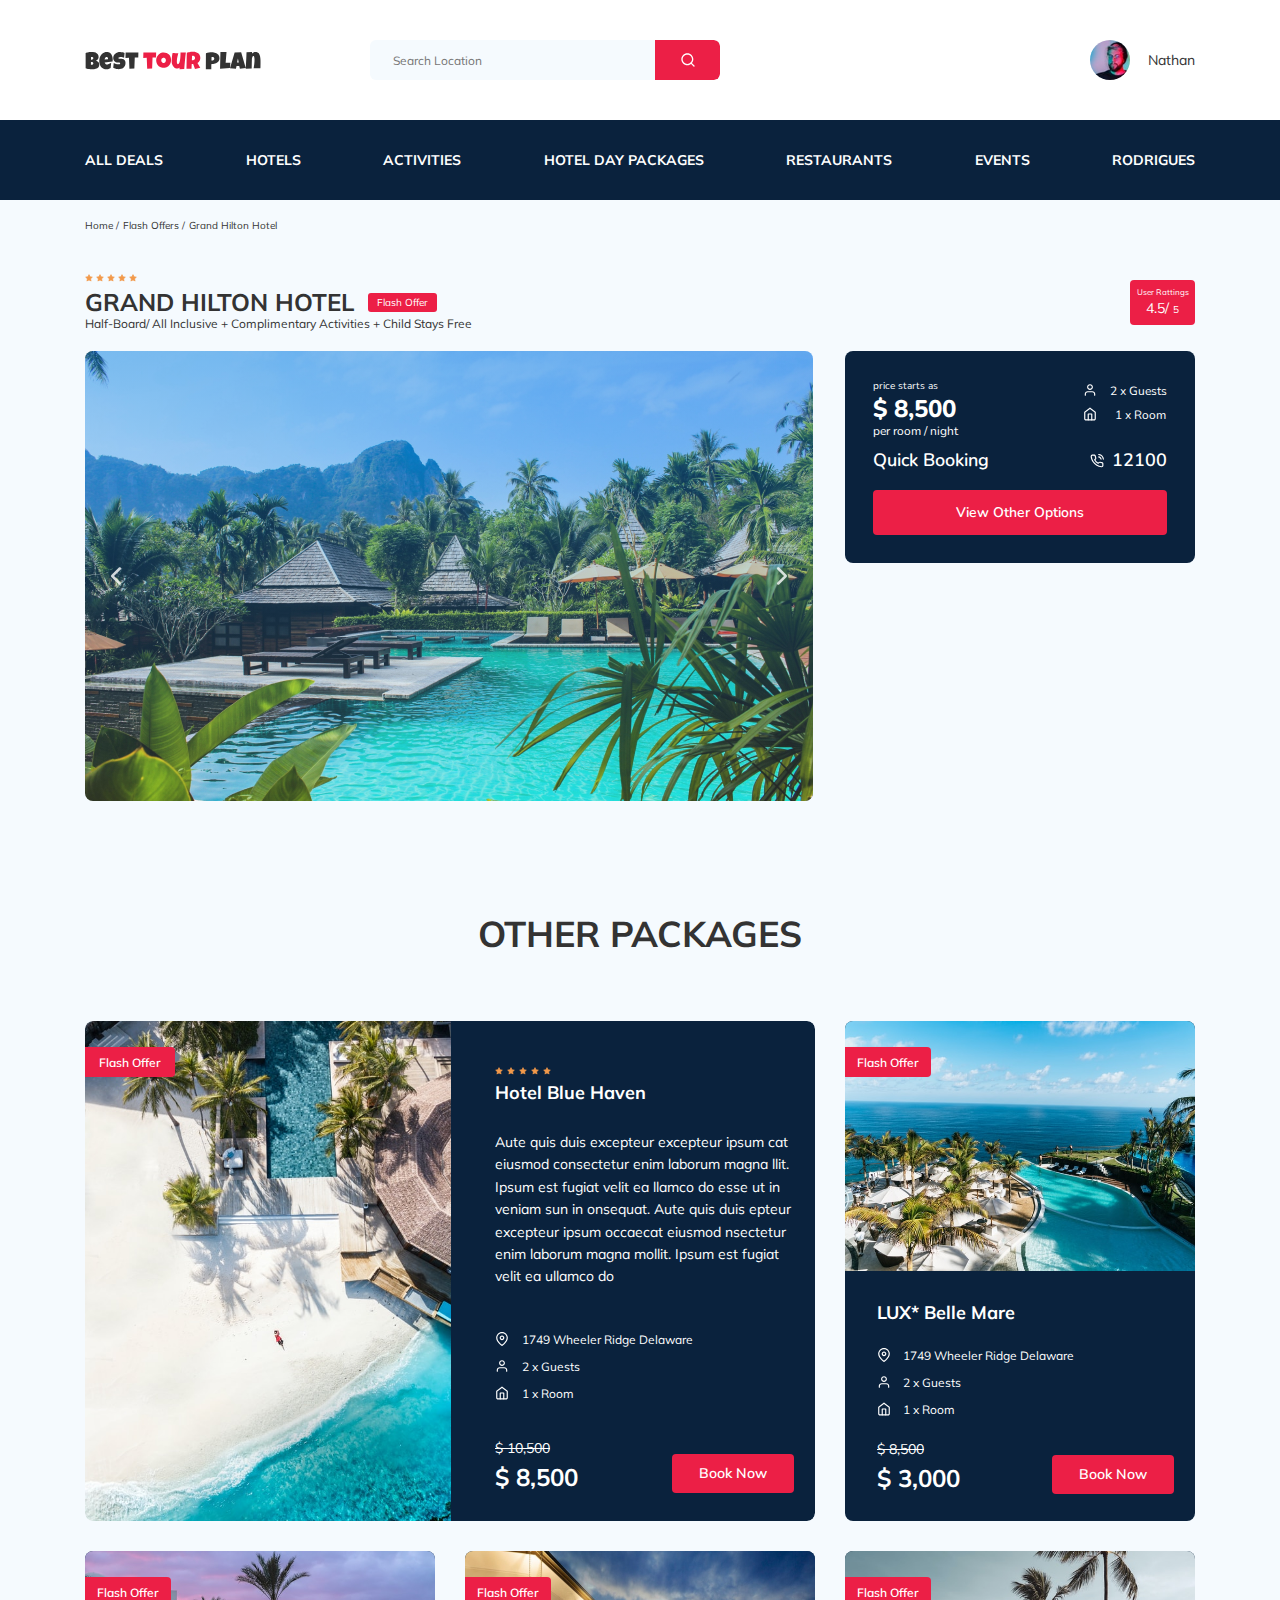
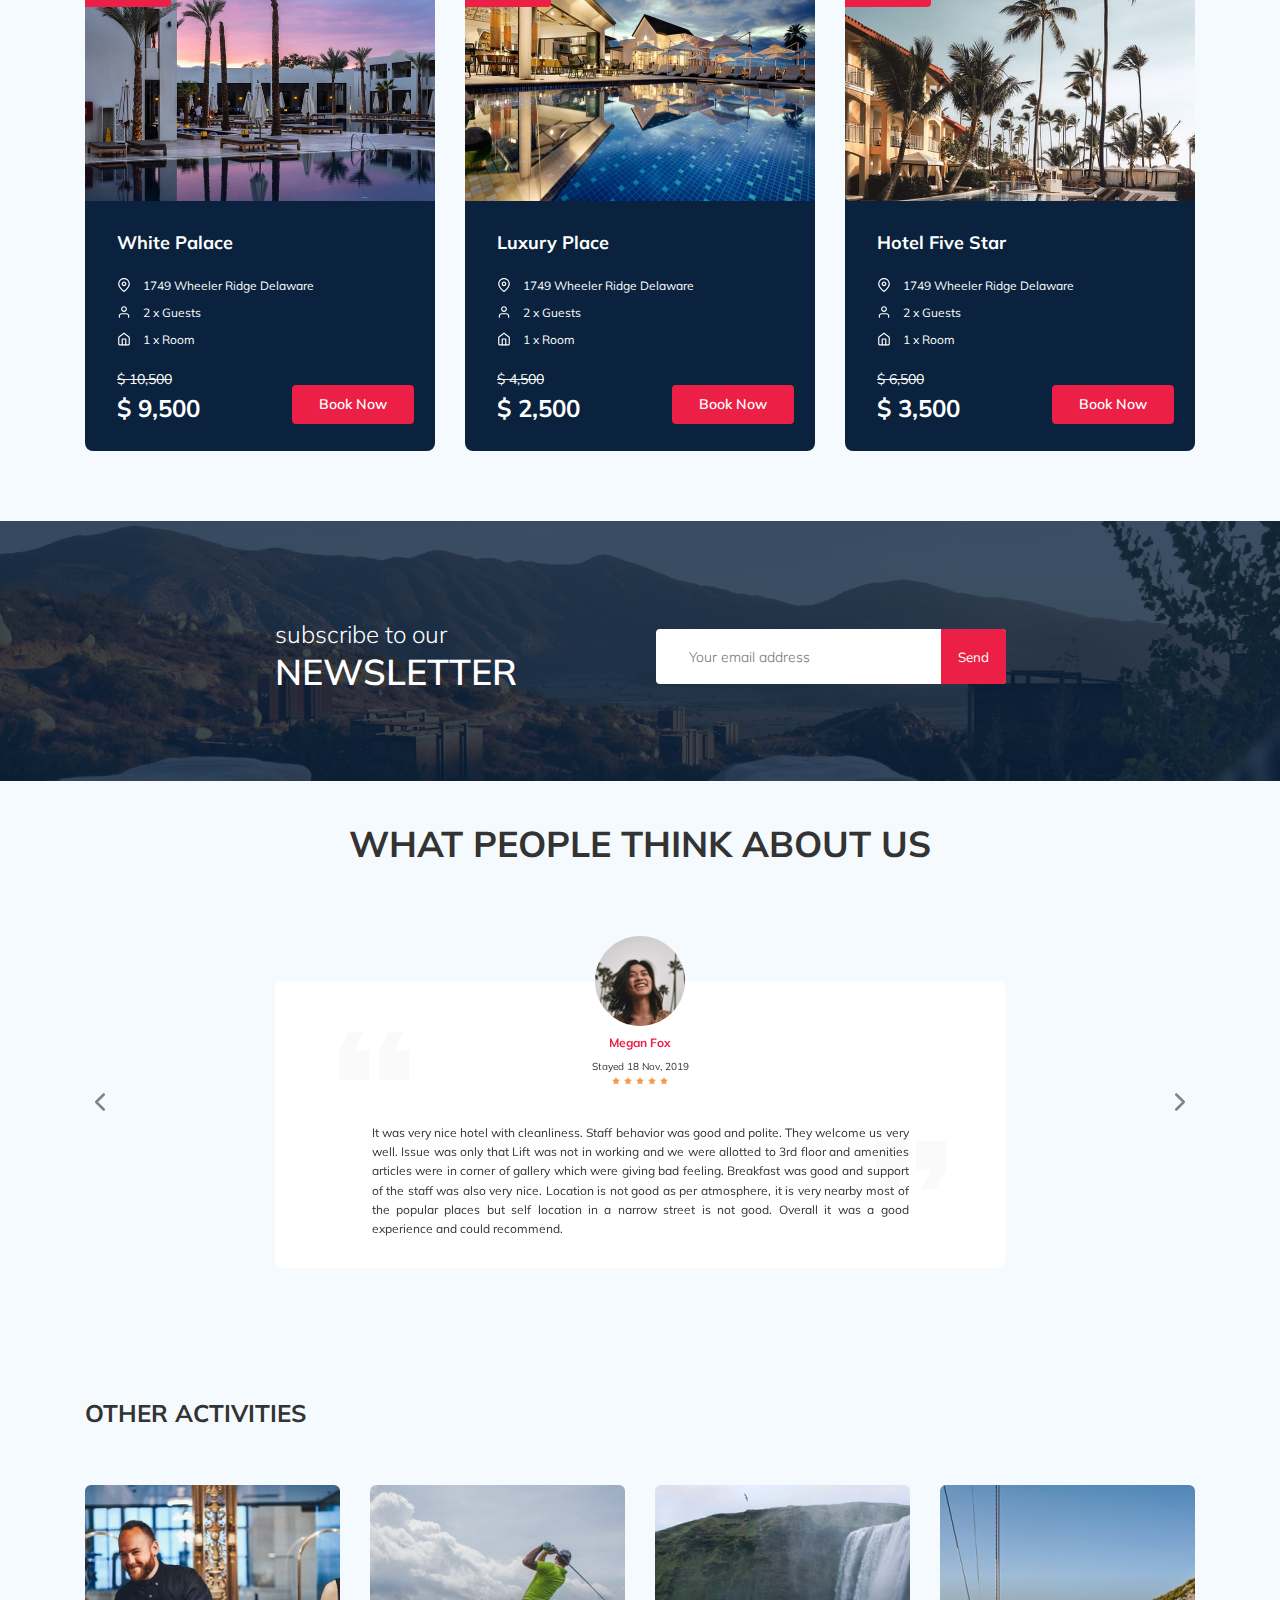
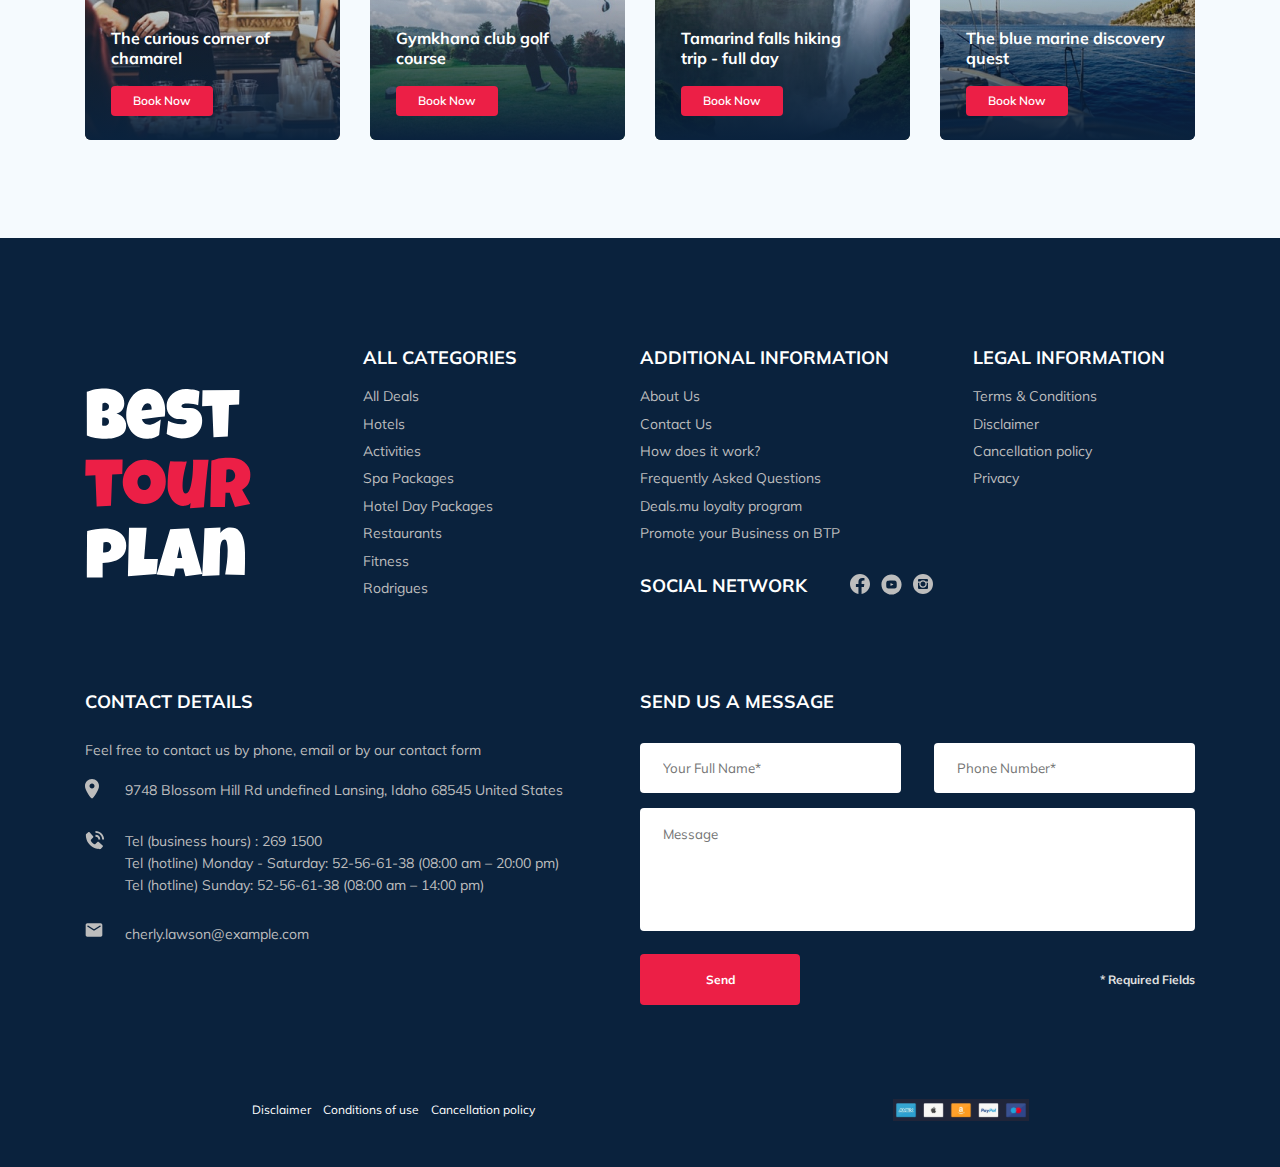
==== index.html @ 916e6fee "create: added footer section & responsive for that" ====
<!DOCTYPE html>
<html lang="en">
  <head>
    <meta charset="UTF-8" />
    <meta http-equiv="X-UA-Compatible" content="IE=edge" />
    <meta name="viewport" content="width=device-width, initial-scale=1.0" />
    <link rel="preconnect" href="https://fonts.gstatic.com" />
    <link
      href="https://fonts.googleapis.com/css2?family=Mulish:wght@300;400;600;700&family=Nunito:wght@400;600;700;800&display=swap"
      rel="stylesheet"
    />
    <link rel="stylesheet" href="css/swiper-bundle.min.css" />
    <link rel="stylesheet" href="css/reset.css" />
    <link rel="stylesheet" href="css/style.css" />
    <title>Best Tour Plan - Hotel Booking</title>
  </head>
  <body>
    <div class="wrapper">
      <header class="navbar">
        <div class="container">
          <div class="navbar-top">
            <a href="#" class="logo">
              <img
                src="img/header/horizontal-logo.svg"
                alt="Logo: Best Tour Plan"
                class="logo__image"
              />
            </a>

            <form action="#" class="search navbar__search">
              <input
                type="text"
                class="search__input"
                placeholder="Search Location"
              />
              <button class="search__button">
                <img src="img/header/search.svg" alt="Icon: Search" />
              </button>
            </form>

            <a href="#" class="user navbar__user">
              <img
                src="img/header/avatar.jpg"
                alt="Avatar: Nathan"
                class="user__avatar"
              />
              <span class="user__name">Nathan</span>
            </a>
            <!-- /.user -->
            <button class="menu-button navbar-top__menu-button">
              <span class="menu-button__line"></span>
              <span class="menu-button__line"></span>
              <span class="menu-button__line"></span>
            </button>
            <!-- /.menu-button navbar-top__menu-button -->
          </div>
          <!-- /.navbar-top -->
        </div>
        <!-- /.container -->

        <div class="navbar-bottom">
          <div class="container">
            <ul class="navbar-menu">
              <li class="navbar-menu__item">
                <a href="#" class="navbar-menu__link">All Deals</a>
              </li>
              <li class="navbar-menu__item">
                <a href="#" class="navbar-menu__link">Hotels</a>
              </li>
              <li class="navbar-menu__item">
                <a href="#" class="navbar-menu__link">Activities</a>
              </li>
              <li class="navbar-menu__item">
                <a href="#" class="navbar-menu__link">Hotel Day Packages</a>
              </li>
              <li class="navbar-menu__item">
                <a href="#" class="navbar-menu__link">Restaurants</a>
              </li>
              <li class="navbar-menu__item">
                <a href="#" class="navbar-menu__link">Events</a>
              </li>
              <li class="navbar-menu__item">
                <a href="#" class="navbar-menu__link">Rodrigues</a>
              </li>
            </ul>
            <!-- /.navbar-menu -->
          </div>
          <!-- /.container -->
        </div>
        <!-- /.navbar-bottom -->
      </header>

      <nav class="breadcrumb">
        <div class="container">
          <ul class="breadcrumb-list">
            <li class="breadcrumb-list__item">
              <a href="#" class="breadcrumb-list__link">Home</a>
            </li>
            <li class="breadcrumb-list__item">
              <a href="#" class="breadcrumb-list__link">Flash Offers</a>
            </li>
            <li class="breadcrumb-list__item">
              Grand Hilton Hotel
            </li>
          </ul>
        </div>
        <!-- /.container -->
      </nav>

      <section class="hotel">
        <div class="container">
          <div class="hotel-info">
            <div class="hotel-info__text">
              <div class="hotel-wrapper">
                <div class="stars">
                  <img src="img/hotel/star.svg" alt="Icon: Star" />
                  <img src="img/hotel/star.svg" alt="Icon: Star" />
                  <img src="img/hotel/star.svg" alt="Icon: Star" />
                  <img src="img/hotel/star.svg" alt="Icon: Star" />
                  <img src="img/hotel/star.svg" alt="Icon: Star" />
                </div>
                <h1 class="hotel-name hotel-info__name">GRAND HILTON HOTEL</h1>
                <span class="offer hotel-info__offer">Flash Offer</span>
              </div>
              <p class="hotel-description hotel-info__description">
                Half-Board/ All Inclusive + Complimentary Activities + Child
                Stays Free
              </p>
            </div>
            <div class="rating hotel-info__rating">
              <span class="rating__text">User Rattings</span>
              <span class="rating__counter">
                4.5/
                <span>5</span>
              </span>
            </div>
          </div>
          <!-- /.hotel-info -->
          <div class="hotel-grid">
            <div class="swiper-container hotel-slider hotel__slider">
              <!-- Additional required wrapper -->
              <div class="swiper-wrapper">
                <!-- Slides -->
                <div class="swiper-slide hotel-slider__item">
                  <img src="img/hotel/slide-1.jpg" alt="Slide-Image" />
                </div>
                <div class="swiper-slide hotel-slider__item">
                  <img src="img/hotel/slide-2.jpg" alt="Slide-Image" />
                </div>
                <div class="swiper-slide hotel-slider__item">
                  <img src="img/hotel/slide-3.jpg" alt="Slide-Image" />
                </div>
                <div class="swiper-slide hotel-slider__item">
                  <img src="img/hotel/slide-4.jpg" alt="Slide-Image" />
                </div>
                <div class="swiper-slide hotel-slider__item">
                  <img src="img/hotel/slide-5.jpg" alt="Slide-Image" />
                </div>
              </div>

              <!-- If we need navigation buttons -->
              <div class="hotel-slider__button hotel-slider__button-prev"></div>
              <div class="hotel-slider__button hotel-slider__button-next"></div>
            </div>
            <!-- /.swiper-container -->
            <div class="hotel-body">
              <div class="booking">
                <div class="booking__info">
                  <div class="booking__price">
                    <span class="booking__start">price starts as</span>
                    <strong class="booking__pricetag">$ 8,500</strong>
                    <span class="booking__room">per room / night</span>
                  </div>
                  <!-- /.booking__price -->
                  <div class="booking__person">
                    <div class="booking__item">
                      <img
                        src="img/hotel/user.svg"
                        alt="Icon: user"
                        class="booking__icon"
                      />
                      <span class="booking__text">2 x Guests</span>
                    </div>

                    <div class="booking__item">
                      <img
                        src="img/hotel/home.svg"
                        alt="Icon: home"
                        class="booking__icon"
                      />
                      <span class="booking__text booking__text_mar">
                        1 x Room
                      </span>
                    </div>
                  </div>
                  <!-- /.booking__person -->
                </div>
                <!-- /.booking__info -->
                <div class="booking__call">
                  <span class="booking__heading">Quick Booking</span>
                  <a href="tel:12100" class="booking__number">
                    <img src="img/hotel/phone-call.svg" alt="Icon: Phone" />
                    <span class="booking__num">12100</span>
                  </a>
                </div>
                <!-- /.booking__call -->
                <button class="booking__button">
                  View Other Options
                </button>
              </div>
              <!-- /.booking -->
              <div class="map">
                <iframe
                  src="https://www.google.com/maps/embed?pb=!1m18!1m12!1m3!1d938.0594928569893!2d55.279850307669825!3d25.18660256990185!2m3!1f0!2f0!3f0!3m2!1i1024!2i768!4f13.1!3m3!1m2!1s0x3e5f683013d4d43d%3A0x4ba3a4edcb72c9ae!2sDoubleTree%20by%20Hilton%20Dubai%20-%20Business%20Bay!5e0!3m2!1sru!2s!4v1620044277165!5m2!1sru!2s"
                  width="100%"
                  height="100%"
                  style="border: 0;"
                  allowfullscreen=""
                  loading="lazy"
                ></iframe>
              </div>
            </div>
            <!-- /.hotel-body -->
          </div>
          <!-- /.hotel-grid -->
        </div>
        <!-- /.container -->
      </section>

      <section class="packages">
        <div class="container">
          <h2 class="packages__title">
            Other Packages
          </h2>
          <div class="packages-wrapper">
            <div class="packages-first">
              <div class="packages-first__image">
                <img src="img/packages/image-1.jpg" alt="Hotel Blue Haven" />
              </div>
              <!-- /.packages-first__image -->
              <div class="packages-first__body">
                <div class="packages-first__stars">
                  <img src="img/hotel/star.svg" alt="Icon: Star" />
                  <img src="img/hotel/star.svg" alt="Icon: Star" />
                  <img src="img/hotel/star.svg" alt="Icon: Star" />
                  <img src="img/hotel/star.svg" alt="Icon: Star" />
                  <img src="img/hotel/star.svg" alt="Icon: Star" />
                </div>
                <!-- /.stars -->
                <h3 class="packages-first__title">
                  Hotel Blue Haven
                </h3>
                <p class="packages-first__text">
                  Aute quis duis excepteur excepteur ipsum cat eiusmod
                  consectetur enim laborum magna llit. Ipsum est fugiat velit ea
                  llamco do esse ut in veniam sun in onsequat. Aute quis duis
                  epteur excepteur ipsum occaecat eiusmod nsectetur enim laborum
                  magna mollit. Ipsum est fugiat velit ea ullamco do
                </p>
                <div class="booking__person">
                  <div class="booking__item packages-first__item">
                    <img
                      src="img/packages/location.svg"
                      alt="Icon: Location"
                      class="booking__icon"
                    />
                    <span class="booking__text">
                      1749 Wheeler Ridge Delaware
                    </span>
                  </div>

                  <div class="booking__item packages-first__item">
                    <img
                      src="img/hotel/user.svg"
                      alt="Icon: user"
                      class="booking__icon"
                    />
                    <span class="booking__text">2 x Guests</span>
                  </div>

                  <div class="booking__item packages-first__item">
                    <img
                      src="img/hotel/home.svg"
                      alt="Icon: home"
                      class="booking__icon"
                    />
                    <span class="booking__text">
                      1 x Room
                    </span>
                  </div>
                </div>
                <!-- /.booking__person -->
                <span class="packages-first__old-price">
                  $ 10,500
                </span>

                <span class="packages-first__new-price">
                  $ 8,500
                </span>
                <button class="packages-first__button">Book Now</button>
              </div>
              <!-- /.packages-first__body -->
            </div>
            <!-- /.packages-first -->

            <div class="packages-item packages-item__1">
              <img
                src="img/packages/image-2.jpg"
                alt="LUX* Belle Mare"
                class="packages-item__image"
              />
              <div class="packages-item__wrapper">
                <h3 class="packages-item__title">LUX* Belle Mare</h3>
                <div class="booking__person">
                  <div class="booking__item packages-item__desc">
                    <img
                      src="img/packages/location.svg"
                      alt="Icon: Location"
                      class="booking__icon"
                    />
                    <span class="booking__text">
                      1749 Wheeler Ridge Delaware
                    </span>
                  </div>

                  <div class="booking__item packages-item__desc">
                    <img
                      src="img/hotel/user.svg"
                      alt="Icon: user"
                      class="booking__icon"
                    />
                    <span class="booking__text">2 x Guests</span>
                  </div>

                  <div class="booking__item packages-item__desc">
                    <img
                      src="img/hotel/home.svg"
                      alt="Icon: home"
                      class="booking__icon"
                    />
                    <span class="booking__text">
                      1 x Room
                    </span>
                  </div>
                </div>
                <!-- /.booking__person -->
                <span class="packages-item__old-price">$ 8,500</span>
                <strong class="packages-item__new-price">$ 3,000</strong>
                <button class="packages-item__button">Book Now</button>
              </div>
            </div>
            <!-- /.packages-item -->
            <div class="packages-item packages-item__2">
              <img
                src="img/packages/image-3.jpg"
                alt="White Palace"
                class="packages-item__image"
              />
              <div class="packages-item__wrapper">
                <h3 class="packages-item__title">White Palace</h3>
                <div class="booking__person">
                  <div class="booking__item packages-item__desc">
                    <img
                      src="img/packages/location.svg"
                      alt="Icon: Location"
                      class="booking__icon"
                    />
                    <span class="booking__text">
                      1749 Wheeler Ridge Delaware
                    </span>
                  </div>

                  <div class="booking__item packages-item__desc">
                    <img
                      src="img/hotel/user.svg"
                      alt="Icon: user"
                      class="booking__icon"
                    />
                    <span class="booking__text">2 x Guests</span>
                  </div>

                  <div class="booking__item packages-item__desc">
                    <img
                      src="img/hotel/home.svg"
                      alt="Icon: home"
                      class="booking__icon"
                    />
                    <span class="booking__text">
                      1 x Room
                    </span>
                  </div>
                </div>
                <!-- /.booking__person -->
                <span class="packages-item__old-price">$ 10,500</span>
                <strong class="packages-item__new-price">$ 9,500</strong>
                <button class="packages-item__button">Book Now</button>
              </div>
            </div>
            <!-- /.packages-item -->
            <div class="packages-item packages-item__3">
              <img
                src="img/packages/image-4.jpg"
                alt="Luxury Place"
                class="packages-item__image"
              />
              <div class="packages-item__wrapper">
                <h3 class="packages-item__title">Luxury Place</h3>
                <div class="booking__person">
                  <div class="booking__item packages-item__desc">
                    <img
                      src="img/packages/location.svg"
                      alt="Icon: Location"
                      class="booking__icon"
                    />
                    <span class="booking__text">
                      1749 Wheeler Ridge Delaware
                    </span>
                  </div>

                  <div class="booking__item packages-item__desc">
                    <img
                      src="img/hotel/user.svg"
                      alt="Icon: user"
                      class="booking__icon"
                    />
                    <span class="booking__text">2 x Guests</span>
                  </div>

                  <div class="booking__item packages-item__desc">
                    <img
                      src="img/hotel/home.svg"
                      alt="Icon: home"
                      class="booking__icon"
                    />
                    <span class="booking__text">
                      1 x Room
                    </span>
                  </div>
                </div>
                <!-- /.booking__person -->
                <span class="packages-item__old-price">$ 4,500</span>
                <strong class="packages-item__new-price">$ 2,500</strong>
                <button class="packages-item__button">Book Now</button>
              </div>
            </div>
            <!-- /.packages-item -->
            <div class="packages-item packages-item__4">
              <img
                src="img/packages/image-5.jpg"
                alt="Hotel Five Star"
                class="packages-item__image"
              />
              <div class="packages-item__wrapper">
                <h3 class="packages-item__title">Hotel Five Star</h3>
                <div class="booking__person">
                  <div class="booking__item packages-item__desc">
                    <img
                      src="img/packages/location.svg"
                      alt="Icon: Location"
                      class="booking__icon"
                    />
                    <span class="booking__text">
                      1749 Wheeler Ridge Delaware
                    </span>
                  </div>

                  <div class="booking__item packages-item__desc">
                    <img
                      src="img/hotel/user.svg"
                      alt="Icon: user"
                      class="booking__icon"
                    />
                    <span class="booking__text">2 x Guests</span>
                  </div>

                  <div class="booking__item packages-item__desc">
                    <img
                      src="img/hotel/home.svg"
                      alt="Icon: home"
                      class="booking__icon"
                    />
                    <span class="booking__text">
                      1 x Room
                    </span>
                  </div>
                </div>
                <!-- /.booking__person -->
                <span class="packages-item__old-price">$ 6,500</span>
                <strong class="packages-item__new-price">$ 3,500</strong>
                <button class="packages-item__button">Book Now</button>
              </div>
            </div>
            <!-- /.packages-item -->
          </div>
          <!-- /.packages-wrapper -->
        </div>
        <!-- /.container -->
      </section>

      <section class="newsletter">
        <div class="newsletter-wrapper">
          <h2 class="newsletter-title">
            subscribe to our
            <strong class="newsletter-title__strong">Newsletter</strong>
          </h2>
          <form action="#" class="subscribe newsletter__subscribe">
            <input
              type="text"
              class="subscribe__input"
              placeholder="Your email address"
            />
            <button class="subscribe__button">
              Send
            </button>
          </form>
        </div>
        <!-- /.newsletter-wrapper -->
      </section>

      <section class="reviews">
        <div class="container">
          <h2 class="reviews-title">
            What people think about us
          </h2>
          <div class="swiper-container reviews-slider reviews__slider">
            <div class="swiper-wrapper">
              <div class="swiper-slide">
                <div class="reviews-slider__item">
                  <div class="reviews-slider__profile">
                    <img
                      src="img/reviews/slide-1.jpg"
                      alt="Photo: Megan Fox"
                      class="reviews-slider__avatar"
                    />
                    <h3 class="reviews-slider__heading">
                      Megan Fox
                    </h3>
                    <span class="reviews-slider__date">
                      Stayed 18 Nov, 2019
                    </span>
                    <div class="reviews-slider__stars">
                      <img src="img/hotel/star.svg" alt="Icon: Star" />
                      <img src="img/hotel/star.svg" alt="Icon: Star" />
                      <img src="img/hotel/star.svg" alt="Icon: Star" />
                      <img src="img/hotel/star.svg" alt="Icon: Star" />
                      <img src="img/hotel/star.svg" alt="Icon: Star" />
                    </div>
                  </div>
                  <!-- /.reviews-slider__profile -->
                  <p class="reviews-slider__review-text">
                    It was very nice hotel with cleanliness. Staff behavior was
                    good and polite. They welcome us very well. Issue was only
                    that Lift was not in working and we were allotted to 3rd
                    floor and amenities articles were in corner of gallery which
                    were giving bad feeling. Breakfast was good and support of
                    the staff was also very nice. Location is not good as per
                    atmosphere, it is very nearby most of the popular places but
                    self location in a narrow street is not good. Overall it was
                    a good experience and could recommend.
                  </p>
                </div>
                <!-- /.reviews-slider__item -->
              </div>
              <!-- /.swiper-slide -->
              <div class="swiper-slide">
                <div class="reviews-slider__item">
                  <div class="reviews-slider__profile">
                    <img
                      src="img/reviews/slide-2.jpg"
                      alt="Photo: Rayan Trayce"
                      class="reviews-slider__avatar"
                    />
                    <h3 class="reviews-slider__heading">
                      Rayan Trayce
                    </h3>
                    <span class="reviews-slider__date">
                      Stayed 7 March, 2019
                    </span>
                    <div class="reviews-slider__stars">
                      <img src="img/hotel/star.svg" alt="Icon: Star" />
                      <img src="img/hotel/star.svg" alt="Icon: Star" />
                      <img src="img/hotel/star.svg" alt="Icon: Star" />
                      <img src="img/hotel/star.svg" alt="Icon: Star" />
                      <img src="img/hotel/star.svg" alt="Icon: Star" />
                    </div>
                  </div>
                  <!-- /.reviews-slider__profile -->
                  <p class="reviews-slider__review-text">
                    Beautiful view, very clean, very friendly and helpful staff.
                    I've stayed here twice now, and the first time we had
                    breakfast with monkeys! Second time, we didn't, which was
                    unfortunate, but not at the fault of the hotel. Overall,
                    it's been a great experience every time.Nice, courteous,
                    tactful and sociable Francesco always tried to be helpful,
                    compliments to the guests in the form of champagne and a
                    cozy home atmosphere were very pleasant. Dreaming of a new
                    meeting, we will definitely return to this small and very
                    attractive hotel.
                  </p>
                </div>
                <!-- /.reviews-slider__item -->
              </div>
              <!-- /.swiper-slide -->
              <div class="swiper-slide">
                <div class="reviews-slider__item">
                  <div class="reviews-slider__profile">
                    <img
                      src="img/reviews/slide-3.jpg"
                      alt="Photo: Richard Cray"
                      class="reviews-slider__avatar"
                    />
                    <h3 class="reviews-slider__heading">
                      Richard Cray
                    </h3>
                    <span class="reviews-slider__date">
                      Stayed 26 Dec, 2018
                    </span>
                    <div class="reviews-slider__stars">
                      <img src="img/hotel/star.svg" alt="Icon: Star" />
                      <img src="img/hotel/star.svg" alt="Icon: Star" />
                      <img src="img/hotel/star.svg" alt="Icon: Star" />
                      <img src="img/hotel/star.svg" alt="Icon: Star" />
                      <img src="img/hotel/star.svg" alt="Icon: Star" />
                    </div>
                  </div>
                  <!-- /.reviews-slider__profile -->
                  <p class="reviews-slider__review-text">
                    A wonderful hotel, which is cozy, comfortable and very
                    pleasant. Located close to the main attractions of Rome on
                    the banks of the Tiber River in the beautiful Trastevere
                    area. We owe the hotel manager Francesco, who professionally
                    fulfilled his duties: he was attentive, helpful, sincerely
                    interested in making the guests happy with their rest, for
                    the fact that our rest turned out to be excellent. We felt
                    confident in an unfamiliar city, as he answered all the
                    questions in detail, recommended the travel program, and
                    gave very useful and important advice.
                  </p>
                </div>
                <!-- /.reviews-slider__item -->
              </div>
              <!-- /.swiper-slide -->
              <div class="swiper-slide">
                <div class="reviews-slider__item">
                  <div class="reviews-slider__profile">
                    <img
                      src="img/reviews/slide-4.jpg"
                      alt="Photo: Kelly Mays"
                      class="reviews-slider__avatar"
                    />
                    <h3 class="reviews-slider__heading">
                      Kelly Mays
                    </h3>
                    <span class="reviews-slider__date">
                      Stayed 20 May, 2018
                    </span>
                    <div class="reviews-slider__stars">
                      <img src="img/hotel/star.svg" alt="Icon: Star" />
                      <img src="img/hotel/star.svg" alt="Icon: Star" />
                      <img src="img/hotel/star.svg" alt="Icon: Star" />
                      <img src="img/hotel/star.svg" alt="Icon: Star" />
                      <img src="img/hotel/star.svg" alt="Icon: Star" />
                    </div>
                  </div>
                  <!-- /.reviews-slider__profile -->
                  <p class="reviews-slider__review-text">
                    Very convenient location. Within ten minutes they sent a car
                    for us and half an hour after landing we were at the hotel.
                    Small standard room, sparkling with cleanliness, comfortable
                    bed. Delicious and plentiful breakfast in the morning. After
                    the check-out we were taken back to Linate. I am very
                    satisfied, I can recommend it with a clear
                    conscience!Breakfast was good and support of the staff was
                    also very nice. Location is not good as per atmosphere, it
                    is very nearby most of the popular places but self location
                    in a narrow street is not good
                  </p>
                </div>
                <!-- /.reviews-slider__item -->
              </div>
              <!-- /.swiper-slide -->
            </div>
            <!-- /.swiper-wrapper -->
            <button
              class="reviews-slider__button reviews-slider__button-prev"
            ></button>
            <button
              class="reviews-slider__button reviews-slider__button-next"
            ></button>
          </div>
          <!-- /.reviews-slider -->
        </div>
        <!-- /.container -->
      </section>

      <section class="activities">
        <div class="container">
          <h2 class="activities__title">
            Other Activities
          </h2>
          <div class="activities-wrapper">
            <div class="card">
              <img
                src="img/activities/image-1.jpg"
                alt="Photo: Card"
                class="card__image"
              />
              <h3 class="card__title">The curious corner of chamarel</h3>
              <button class="card__button">Book Now</button>
            </div>
            <!-- /.card -->
            <div class="card">
              <img
                src="img/activities/image-2.jpg"
                alt="Photo: Card"
                class="card__image"
              />
              <h3 class="card__title">Gymkhana club golf course</h3>
              <button class="card__button">Book Now</button>
            </div>
            <!-- /.card -->
            <div class="card">
              <img
                src="img/activities/image-3.jpg"
                alt="Photo: Card"
                class="card__image"
              />
              <h3 class="card__title">Tamarind falls hiking trip - full day</h3>
              <button class="card__button">Book Now</button>
            </div>
            <!-- /.card -->
            <div class="card">
              <img
                src="img/activities/image-4.jpg"
                alt="Photo: Card"
                class="card__image"
              />
              <h3 class="card__title">The blue marine discovery quest</h3>
              <button class="card__button">Book Now</button>
            </div>
            <!-- /.card -->
          </div>
          <!-- /.activities-wrapper -->
        </div>
        <!-- /.container -->
      </section>

      <footer class="footer">
        <div class="container">
          <div class="footer-wrapper">
            <img
              src="img/footer/vartical-logo.svg"
              alt="Best Tour Plan"
              class="footer__logo"
            />
            <div class="footer__list footer__categories">
              <h3 class="footer__title">All categories</h3>
              <ul class="footer__ul">
                <li class="footer__item">
                  <a href="#" class="footer__link">All Deals</a>
                </li>
                <li class="footer__item">
                  <a href="#" class="footer__link">Hotels</a>
                </li>
                <li class="footer__item">
                  <a href="#" class="footer__link">Activities</a>
                </li>
                <li class="footer__item">
                  <a href="#" class="footer__link">Spa Packages</a>
                </li>
                <li class="footer__item">
                  <a href="#" class="footer__link">Hotel Day Packages</a>
                </li>
                <li class="footer__item">
                  <a href="#" class="footer__link">Restaurants</a>
                </li>
                <li class="footer__item">
                  <a href="#" class="footer__link">Fitness</a>
                </li>
                <li class="footer__item">
                  <a href="#" class="footer__link">Rodrigues</a>
                </li>
              </ul>
            </div>
            <!-- /.footer__list -->
            <div class="footer__list footer__additional">
              <h3 class="footer__title">Additional information</h3>
              <ul class="footer__ul">
                <li class="footer__item">
                  <a href="#" class="footer__link">About Us</a>
                </li>
                <li class="footer__item">
                  <a href="#" class="footer__link">Contact Us</a>
                </li>
                <li class="footer__item">
                  <a href="#" class="footer__link">How does it work?</a>
                </li>
                <li class="footer__item">
                  <a href="#" class="footer__link">
                    Frequently Asked Questions
                  </a>
                </li>
                <li class="footer__item">
                  <a href="#" class="footer__link">Deals.mu loyalty program</a>
                </li>
                <li class="footer__item">
                  <a href="#" class="footer__link">
                    Promote your Business on BTP
                  </a>
                </li>
              </ul>
            </div>
            <!-- /.footer__list -->
            <div class="footer__social-network">
              <h3 class="footer__title">Social Network</h3>
              <div class="footer__social-links">
                <a href="#" class="footer__link">
                  <img src="img/footer/facebook.svg" alt="Icon: Facebook" />
                </a>
                <a href="#" class="footer__link">
                  <img src="img/footer/youtube.svg" alt="Icon: YouTube" />
                </a>
                <a href="#" class="footer__link">
                  <img src="img/footer/instagram.svg" alt="Icon: Instagram" />
                </a>
              </div>
              <!-- /.footer__social-links -->
            </div>
            <!-- /.footer__social-network -->
            <div class="footer__list footer__legal">
              <h3 class="footer__title">Legal information</h3>
              <ul class="footer__ul">
                <li class="footer__item">
                  <a href="#" class="footer__link">Terms & Conditions</a>
                </li>
                <li class="footer__item">
                  <a href="#" class="footer__link">Disclaimer</a>
                </li>
                <li class="footer__item">
                  <a href="#" class="footer__link">Cancellation policy</a>
                </li>
                <li class="footer__item">
                  <a href="#" class="footer__link">Privacy</a>
                </li>
              </ul>
            </div>
            <!-- /.footer__list -->
            <div class="footer__contact-details">
              <h3 class="footer__title footer__title--mb-3">Contact Details</h3>
              <p class="footer__text">
                Feel free to contact us by phone, email or by our contact form
              </p>
              <ul class="footer__ul">
                <li class="footer__item">
                  <div class="footer__icon-wrapper">
                    <img
                      class="footer__icon"
                      src="img/footer/map-marker.svg"
                      alt="Icon: Map"
                    />
                  </div>
                  <span class="footer__link">
                    9748 Blossom Hill Rd undefined Lansing, Idaho 68545 United
                    States
                  </span>
                  <!-- /.footer__icon-wrapper -->
                </li>
                <li class="footer__item footer__item--mb-2">
                  <div class="footer__icon-wrapper">
                    <img
                      class="footer__icon"
                      src="img/footer/contact-phone-call.svg"
                      alt="Icon: Phone-Call"
                    />
                  </div>
                  Tel (business hours) : 269 1500
                  <br />
                  Tel (hotline) Monday - Saturday: 52-56-61-38 (08:00 am – 20:00
                  pm)
                  <br />
                  Tel (hotline) Sunday: 52-56-61-38 (08:00 am – 14:00 pm)
                  <!-- /.footer__icon-wrapper -->
                </li>
                <li class="footer__item">
                  <div class="footer__icon-wrapper">
                    <img
                      class="footer__icon footer__icon--last"
                      src="img/footer/email.svg"
                      alt="Icon: E-Mail"
                    />
                  </div>
                  <a
                    href="mailto:cherly.lawson@example.com"
                    class="footer__link"
                  >
                    cherly.lawson@example.com
                  </a>
                  <!-- /.footer__icon-wrapper -->
                </li>
              </ul>
            </div>
            <!-- /.footer__contact-details -->
            <div class="footer__contact-form">
              <h3 class="footer__title footer__title--mb-3">
                Send us a message
              </h3>
              <form action="#" class="footer__form">
                <input
                  type="text"
                  class="footer__input"
                  placeholder="Your Full Name*"
                />
                <input
                  type="tel"
                  class="footer__input"
                  placeholder="Phone Number*"
                />
                <textarea
                  cols="30"
                  rows="10"
                  class="footer__message"
                  placeholder="Message"
                ></textarea>
                <button class="footer__button" type="submit">Send</button>
                <span class="footer__required">* Required Fields</span>
              </form>
            </div>
            <!-- /.footer__contact-form -->
          </div>

          <div class="footer__copyright">
            <div class="container">
              <div class="footer__copyright-wrapper">
                <div class="footer__copyright-links">
                  <a href="" class="footer__copyright-link">Disclaimer</a>
                  <a href="" class="footer__copyright-link">
                    Conditions of use
                  </a>
                  <a href="" class="footer__copyright-link">
                    Cancellation policy
                  </a>
                </div>
                <div class="footer__copyright-image">
                  <img
                    src="img/footer/copyright-image.svg"
                    alt="Copyright-image"
                  />
                </div>
                <!-- /.footer__copyright-image -->
              </div>
              <!-- /.footer__copyright-wrapper -->
            </div>
          </div>
          <!-- /.footer__copyright -->
        </div>
        <!-- /.container -->
      </footer>
    </div>
    <script src="js/swiper-bundle.min.js"></script>
    <script src="js/main.js"></script>
  </body>
</html>
---- css/style.css ----
body {
  font-family: "Mulish", sans-serif;
  color: #333333;
  background: #F5FAFE;
}

.container {
  max-width: 1110px;
  margin: 0 auto;
}

.navbar {
  background-color: #ffffff;
}
.navbar-top {
  display: flex;
  align-items: center;
  justify-content: space-between;
  padding: 40px 0;
}
.navbar-top__menu-button {
  display: none;
}
.navbar__search {
  margin-right: auto;
  margin-left: 108px;
}
.navbar-bottom {
  background-color: #0A223D;
}
.navbar-menu {
  padding: 31px 0;
  display: flex;
  justify-content: space-between;
  align-items: center;
}
.navbar-menu__link {
  color: #ffffff;
  font-weight: 700;
  font-size: 14px;
  line-height: 18px;
  text-transform: uppercase;
}

.logo {
  width: 177px;
}

.search {
  position: relative;
  display: flex;
  overflow: hidden;
  border-radius: 6px;
  height: 40px;
}
.search__input {
  width: 350px;
  height: 100%;
  background: #F5FAFE;
  border: none;
  padding-left: 23px;
  padding-right: 75px;
  font-size: 12px;
  line-height: 15px;
  color: #333333;
}
.search__button {
  height: 100%;
  position: absolute;
  right: 0;
  top: 0;
  width: 65px;
  height: 40px;
  background: #EC1F46;
  border-radius: 0px 6px 6px 0px;
}

.user {
  display: flex;
  align-items: center;
  text-decoration: none;
  color: #333333;
}
.user__avatar {
  width: 40px;
  height: 40px;
  object-fit: cover;
  border-radius: 50%;
}
.user__name {
  font-size: 14px;
  line-height: 18px;
  margin-left: 18px;
}

.breadcrumb {
  padding: 19px 0;
}
.breadcrumb-list {
  display: flex;
}
.breadcrumb-list__item {
  font-size: 10px;
  line-height: 13px;
}
.breadcrumb-list__link {
  color: #333333;
}
.breadcrumb-list__link::after {
  content: " /";
  margin-right: 4px;
}

.hotel {
  padding: 23px 0 70px 0;
}
.hotel-wrapper {
  display: flex;
  flex-wrap: wrap;
  align-items: center;
  margin-bottom: -1px;
}
.hotel-name {
  font-weight: bold;
  font-size: 24px;
  line-height: 30px;
}
.hotel-description {
  font-size: 12px;
  line-height: 15px;
}
.hotel-info {
  display: flex;
  align-items: center;
  justify-content: space-between;
  padding-bottom: 20px;
}
.hotel-info__name {
  margin-top: -1px;
  margin-right: 14px;
}
.hotel-info__offer {
  align-self: flex-end;
  margin-bottom: 5px;
}
.hotel-grid {
  display: flex;
  justify-content: space-between;
}
.hotel-body {
  display: flex;
  flex-direction: column;
  justify-content: space-between;
}
.hotel-slider {
  width: 728px;
  height: 450px;
  margin: 0;
}
.hotel-slider__button {
  position: absolute;
  top: 50%;
  transform: translateY(-50%);
  width: 30px;
  height: 30px;
  z-index: 99;
  background-size: 10px;
}
.hotel-slider__button-prev {
  background: url("../img/hotel/arrow-prev.svg") center no-repeat;
  left: 16px;
}
.hotel-slider__button-next {
  background: url("../img/hotel/arrow-next.svg") center no-repeat;
  right: 16px;
}
.hotel-slider__item {
  position: relative;
  width: 100%;
  height: 100%;
  border-radius: 8px;
  overflow: hidden;
}
.hotel-slider__item::before {
  content: "";
  position: absolute;
  width: 100%;
  height: 100%;
  top: 0;
  bottom: 0;
  background: linear-gradient(180deg, rgba(0, 122, 223, 0.48) 0%, rgba(255, 255, 255, 0.128) 100%);
  z-index: 10;
}
.hotel-slider__item img {
  width: 100%;
  height: 100%;
}

.stars {
  flex-basis: 100%;
}
.stars img {
  margin-right: -1px;
}

.offer {
  padding: 3px 9px;
  font-size: 10px;
  line-height: 13px;
  background-color: #EC1F46;
  color: #ffffff;
  border-radius: 3px;
}

.rating {
  width: 65px;
  height: 45px;
  background-color: #EC1F46;
  color: #ffffff;
  text-align: center;
  border-radius: 4px;
  align-items: center;
  display: flex;
  flex-direction: column;
  justify-content: center;
}
.rating__text {
  font-size: 8px;
  line-height: 10px;
  margin-bottom: 2px;
}
.rating__counter {
  font-size: 14px;
  line-height: 18px;
}
.rating__counter span {
  font-size: 10px;
}

.booking {
  font-family: Nunito;
  padding: 28px;
  background-color: #0A223D;
  color: #ffffff;
  border-radius: 8px;
  width: 350px;
  min-height: 210px;
}
.booking__info {
  display: flex;
  align-items: start;
  justify-content: space-between;
  margin-bottom: 9px;
}
.booking__price {
  display: flex;
  flex-direction: column;
}
.booking__start {
  font-size: 10px;
  line-height: 14px;
}
.booking__pricetag {
  font-weight: 800;
  font-size: 24px;
  line-height: 33px;
  margin-bottom: -3px;
}
.booking__room {
  font-size: 12px;
  line-height: 16px;
}
.booking__person {
  display: flex;
  flex-direction: column;
  justify-content: space-between;
}
.booking__item:first-child {
  margin-top: 4px;
  margin-bottom: 8px;
}
.booking__icon {
  width: 14px;
  height: 14px;
}
.booking__text {
  margin-left: 9px;
  font-size: 12px;
  line-height: 16px;
}
.booking__text_mar {
  margin-left: 14px;
}
.booking__call {
  display: flex;
  align-items: center;
  justify-content: space-between;
  margin-bottom: 17px;
}
.booking__heading {
  font-weight: 600;
  font-size: 18px;
  line-height: 25px;
}
.booking__number {
  display: flex;
  align-items: center;
  text-decoration: none;
  color: inherit;
  font-weight: 600;
  font-size: 18px;
  line-height: 25px;
}
.booking__num {
  margin-left: 8px;
}
.booking__button {
  width: 100%;
  padding: 13px;
  border-radius: 4px;
  background: #EC1F46;
  color: inherit;
  font-weight: 600;
  font-size: 14px;
  line-height: 19px;
}

.map {
  overflow: hidden;
  width: 347px;
  height: 213px;
  border-radius: 10px;
}

.packages {
  padding: 40px 0 70px 0;
}
.packages__title {
  font-weight: bold;
  font-size: 36px;
  line-height: 45px;
  text-align: center;
  text-transform: uppercase;
  margin-bottom: 65px;
}
.packages-wrapper {
  display: grid;
  grid-template-columns: repeat(3, 350px);
  grid-template-rows: repeat(2, 500px);
  grid-template-areas: "packages-first packages-first packages-item__1" "packages-item__2 packages-item__3 packages-item__4";
  grid-gap: 30px;
}
.packages-first {
  display: flex;
  justify-content: space-between;
  width: 730px;
  height: 500px;
  border-radius: 8px 8px 8px 8px;
  overflow: hidden;
}
.packages-first__image {
  -ms-grid-row: 1;
  -ms-grid-column: 1;
  -ms-grid-column-span: 3;
  position: relative;
  grid-area: packages-first;
  width: 366px;
  height: 500px;
  border-radius: 8px 0px 0px 8px;
  overflow: hidden;
}
.packages-first__image::before {
  content: "Flash Offer";
  position: absolute;
  height: 30px;
  color: #ffffff;
  padding: 8px 14px;
  left: 0;
  top: 26px;
  background: #EC1F46;
  font-weight: 600;
  font-size: 12px;
  line-height: 15px;
  border-radius: 0 4px 4px 0;
}
.packages-first__image img {
  width: 366px;
  height: 500px;
  object-fit: cover;
}
.packages-first__body {
  -ms-grid-row: 1;
  -ms-grid-column: 1;
  -ms-grid-column-span: 3;
  padding: 46px 21px 30px 44px;
  background: #0A223D;
  color: #ffffff;
  width: 364px;
  height: 500px;
  display: flex;
  flex-direction: column;
  grid-area: packages-first;
  border-radius: 0px 8px 8px 0px;
  overflow: hidden;
}
.packages-first__title {
  font-weight: bold;
  font-size: 18px;
  line-height: 23px;
  margin-bottom: 27px;
}
.packages-first__text {
  font-weight: normal;
  font-size: 14px;
  line-height: 160.6%;
  margin-bottom: 40px;
}
.packages-first__item {
  margin-bottom: 11px !important;
}
.packages-first__item:nth-child(3) {
  margin-bottom: 37px !important;
}
.packages-first__old-price {
  font-weight: normal;
  font-size: 14px;
  line-height: 18px;
  -webkit-text-decoration-line: line-through;
          text-decoration-line: line-through;
  margin-bottom: 5px;
}
.packages-first__new-price {
  font-weight: bold;
  font-size: 24px;
  line-height: 30px;
  width: 90px;
}
.packages-first__button {
  background: #EC1F46;
  color: #ffffff;
  border-radius: 4px;
  padding: 10px 27px;
  font-weight: 600;
  font-size: 14px;
  line-height: 19px;
  align-self: flex-end;
  margin-top: -38px;
}
.packages-item__1 {
  -ms-grid-row: 1;
  -ms-grid-column: 5;
  grid-area: packages-item__1;
}
.packages-item__2 {
  -ms-grid-row: 3;
  -ms-grid-column: 1;
  grid-area: packages-item__2;
}
.packages-item__3 {
  -ms-grid-row: 3;
  -ms-grid-column: 3;
  grid-area: packages-item__3;
}
.packages-item__4 {
  -ms-grid-row: 3;
  -ms-grid-column: 5;
  grid-area: packages-item__4;
}
.packages-item {
  position: relative;
  background: #0A223D;
  color: #ffffff;
  border-radius: 8px;
  overflow: hidden;
  display: flex;
  flex-direction: column;
}
.packages-item::before {
  content: "Flash Offer";
  position: absolute;
  height: 30px;
  color: #ffffff;
  padding: 8px 12px;
  left: 0;
  top: 26px;
  background: #EC1F46;
  font-weight: 600;
  font-size: 12px;
  line-height: 15px;
  border-radius: 0 4px 4px 0;
}
.packages-item__image {
  object-fit: cover;
  width: 350px;
  min-height: 250px;
  max-height: 250px;
}
.packages-item__wrapper {
  padding: 30px 21px 25px 32px;
  display: flex;
  flex-direction: column;
}
.packages-item__title {
  font-weight: bold;
  font-size: 18px;
  line-height: 23px;
  margin-bottom: 20px;
}
.packages-item__desc {
  font-weight: normal;
  font-size: 12px;
  line-height: 15px;
  margin-bottom: 11px !important;
}
.packages-item__desc:nth-child(3) {
  margin-bottom: 22px !important;
}
.packages-item__old-price {
  display: block;
  font-weight: normal;
  font-size: 14px;
  line-height: 18px;
  -webkit-text-decoration-line: line-through;
          text-decoration-line: line-through;
  margin-bottom: 5px;
}
.packages-item__new-price {
  font-weight: bold;
  font-size: 24px;
  line-height: 30px;
}
.packages-item__button {
  background: #EC1F46;
  color: #ffffff;
  border-radius: 4px;
  padding: 10px 27px;
  font-weight: 600;
  font-size: 14px;
  line-height: 19px;
  align-self: flex-end;
  margin-top: -38px;
}

.newsletter {
  position: relative;
  padding: 98px 0 87px 0;
  color: #ffffff;
  background: url("../img/newsletter.jpg") center no-repeat;
  background-size: cover;
}
.newsletter::before {
  content: "";
  position: absolute;
  top: 0;
  left: 0;
  width: 100%;
  height: 100%;
  background: rgba(10, 34, 61, 0.8) center no-repeat;
  background-size: cover;
}
.newsletter-wrapper {
  position: relative;
  width: 731px;
  margin: 0 auto;
  display: flex;
  align-items: center;
  justify-content: space-between;
}
.newsletter-title {
  font-weight: 300;
  font-size: 24px;
  line-height: 30px;
}
.newsletter-title__strong {
  display: block;
  font-weight: 600;
  font-size: 36px;
  line-height: 45px;
  text-transform: uppercase;
}

.subscribe {
  position: relative;
}
.subscribe__input {
  width: 350px;
  height: 55px;
  border-radius: 4px;
  font-weight: 300;
  font-size: 14px;
  line-height: 18px;
  padding-left: 33px;
  padding-right: 75px;
}
.subscribe__button {
  position: absolute;
  top: 0;
  right: 0;
  width: 65px;
  height: 55px;
  background-color: #EC1F46;
  color: #ffffff;
  border-radius: 0px 4px 4px 0px;
  text-align: center;
}

.reviews {
  padding: 40px 0 70px 0;
}
.reviews-title {
  font-weight: bold;
  font-size: 36px;
  line-height: 45px;
  text-align: center;
  text-transform: uppercase;
  margin-bottom: 70px;
}
.reviews-slider__item {
  position: relative;
  width: 731px;
  margin: auto;
  display: flex;
  flex-direction: column;
  align-items: center;
  justify-content: center;
  background: #FFFFFF;
  border-radius: 8px;
  margin-top: 45px;
  padding: 0 64px 30px 64px;
}
.reviews-slider__item::before {
  content: "";
  position: absolute;
  top: 51px;
  left: 64px;
  width: 70px;
  height: 48px;
  background: url("../img/reviews/quote-left.svg") center no-repeat;
}
.reviews-slider__item::after {
  content: "";
  position: absolute;
  top: 160px;
  right: 60px;
  width: 70px;
  height: 48px;
  background: url("../img/reviews/quote-right.svg") center no-repeat;
  z-index: 10;
}
.reviews-slider__profile {
  display: flex;
  align-items: center;
  flex-direction: column;
  margin-top: -45px;
}
.reviews-slider__avatar {
  width: 90px;
  height: 90px;
  border-radius: 50%;
  object-fit: cover;
  margin-bottom: 9px;
}
.reviews-slider__heading {
  font-style: normal;
  font-weight: bold;
  font-size: 12px;
  line-height: 15px;
  color: #EC1F46;
  margin-bottom: 10px;
}
.reviews-slider__date {
  font-style: normal;
  font-weight: normal;
  font-size: 10px;
  line-height: 13px;
  margin-bottom: 4px;
}
.reviews-slider__stars {
  margin-bottom: 32px;
}
.reviews-slider__review-text {
  max-width: 537px;
  margin: 0 auto;
  font-weight: normal;
  font-size: 12px;
  line-height: 160%;
  text-align: justify;
  z-index: 100;
}
.reviews-slider__button {
  position: absolute;
  top: 50%;
  transform: translateY(-50%);
  width: 30px;
  height: 30px;
  z-index: 99;
  background-size: 10px;
}
.reviews-slider__button-prev {
  background: url("../img/reviews/arrow-prev.svg") center no-repeat;
  left: 0;
}
.reviews-slider__button-next {
  background: url("../img/reviews/arrow-next.svg") center no-repeat;
  right: 0;
}

.activities {
  padding: 60px 0 98px 0;
}
.activities__title {
  font-weight: bold;
  font-size: 24px;
  line-height: 30px;
  text-transform: uppercase;
  margin-bottom: 57px;
}
.activities-wrapper {
  display: flex;
  justify-content: space-between;
}

.card {
  position: relative;
  display: flex;
  flex-direction: column;
  align-items: flex-start;
  width: 255px;
  height: 255px;
  border-radius: 6px;
  overflow: hidden;
  padding: 24px 26px;
}
.card:nth-child(3) {
  padding-right: 40px;
}
.card::before {
  content: "";
  position: absolute;
  width: 100%;
  height: 100%;
  top: 0;
  left: 0;
  background: linear-gradient(179.83deg, rgba(196, 196, 196, 0) 35.34%, #0A223D 99.85%);
  z-index: -1;
}
.card__image {
  position: absolute;
  width: 100%;
  height: 100%;
  object-fit: cover;
  left: 0;
  right: 0;
  top: 0;
  bottom: 0;
  z-index: -2;
}
.card__title {
  font-weight: bold;
  font-size: 16px;
  line-height: 20px;
  margin-top: auto;
  color: #ffffff;
  margin-bottom: 18px;
  max-width: 100%;
}
.card__button {
  font-weight: 600;
  font-size: 12px;
  line-height: 16px;
  background-color: #EC1F46;
  color: #ffffff;
  border-radius: 4px;
  padding: 7px 22px;
}

.footer {
  padding: 108px 0 46px 0;
  background: #0A223D;
  color: #ffffff;
}
.footer-wrapper {
  display: grid;
  grid-template-columns: repeat(4, minmax(min-content, 1fr));
  grid-auto-rows: minmax(70px, min-content);
  align-items: start;
}
.footer__logo {
  width: 166px;
  grid-row: 1/3;
  align-self: center;
}
.footer__categories {
  grid-row: 1/4;
}
.footer__legal {
  margin-left: 20%;
}
.footer__title {
  width: auto;
  font-weight: bold;
  font-size: 18px;
  line-height: 23px;
  text-transform: uppercase;
  margin-bottom: 16px;
}
.footer__title--mb-3 {
  margin-bottom: 30px;
}
.footer__item {
  display: flex;
  align-items: flex-start;
  font-weight: normal;
  font-size: 14px;
  line-height: 160%;
  color: #BDBDBD;
  margin-bottom: 5px;
}
.footer__item--mb-2 {
  margin-bottom: 26px;
}
.footer__link {
  color: #BDBDBD;
}
.footer__social-network {
  display: flex;
  grid-row: 2/4;
  grid-column: span 2;
  margin-top: 24px;
}
.footer__social-network .footer__title {
  margin: 0 43px 0 0;
}
.footer__social-links {
  min-width: 83px;
  display: flex;
  justify-content: space-between;
}
.footer__contact-details {
  grid-column: span 2;
}
.footer__text {
  color: #BDBDBD;
  margin-bottom: 22px;
}
.footer__icon-wrapper {
  min-width: 40px;
}
.footer__icon {
  margin-bottom: 26px;
}
.footer__icon--last {
  margin-bottom: 0;
}
.footer__contact-form {
  display: flex;
  flex-direction: column;
  grid-column: span 2;
}
.footer__form {
  display: flex;
  align-items: center;
  justify-content: space-between;
  flex-wrap: wrap;
}
.footer__input {
  flex-basis: 47%;
  width: 255px;
  height: 50px;
  padding-left: 23px;
  border-radius: 4px;
  margin-bottom: 15px;
}
.footer__message {
  flex-basis: 100%;
  width: 539px;
  height: 123px;
  padding: 18px 23px;
  border-radius: 4px;
  margin-bottom: 23px;
  resize: none;
}
.footer__button {
  min-width: 160px;
  min-height: 50px;
  font-weight: bold;
  font-size: 12px;
  line-height: 15px;
  padding: 18px 65px;
  background: #EC1F46;
  color: #ffffff;
  border-radius: 4px;
}
.footer__required {
  font-weight: bold;
  font-size: 12px;
  line-height: 15px;
  color: #E0E0E0;
}
.footer__copyright {
  margin-top: 94px;
}
.footer__copyright-wrapper {
  display: flex;
  justify-content: space-between;
  align-items: center;
  width: 70%;
  margin: auto;
}
.footer__copyright-links {
  display: flex;
  justify-content: space-between;
  min-width: 283px;
  font-weight: normal;
  font-size: 12px;
  line-height: 15px;
}
.footer__copyright-link {
  color: #ffffff;
}
.footer__copyright-image {
  width: 136px;
  height: 22px;
}

@media screen and (max-width: 1200px) {
  .container {
    max-width: 960px;
  }

  .hotel-slider {
    width: 590px;
  }
  .hotel-slider__item img {
    object-fit: cover;
  }

  .card {
    width: 230px;
    height: 230px;
  }

  .packages {
    padding: 40px 0 70px 0;
  }
  .packages__title {
    font-weight: bold;
    font-size: 36px;
    line-height: 45px;
    text-align: center;
    text-transform: uppercase;
    margin-bottom: 65px;
  }
  .packages-wrapper {
    display: grid;
    grid-template-columns: repeat(3, 300px);
    grid-template-rows: repeat(2, 500px);
    grid-template-areas: "packages-first packages-first packages-item__1" "packages-item__2 packages-item__3 packages-item__4";
    grid-gap: 30px;
  }
  .packages-first {
    display: flex;
    justify-content: space-between;
    width: 630px;
    height: 500px;
    border-radius: 8px 8px 8px 8px;
    overflow: hidden;
  }
  .packages-first__text {
    font-size: 13px;
  }
  .packages-first__image {
    -ms-grid-row: 1;
    -ms-grid-column: 1;
    -ms-grid-column-span: 3;
  }
  .packages-first__body {
    -ms-grid-row: 1;
    -ms-grid-column: 1;
    -ms-grid-column-span: 3;
  }
  .packages-item__1 {
    -ms-grid-row: 1;
    -ms-grid-column: 5;
  }
  .packages-item__2 {
    -ms-grid-row: 3;
    -ms-grid-column: 1;
  }
  .packages-item__3 {
    -ms-grid-row: 3;
    -ms-grid-column: 3;
  }
  .packages-item__4 {
    -ms-grid-row: 3;
    -ms-grid-column: 5;
  }
}
@media screen and (max-width: 992px) {
  .container,
.newsletter-wrapper {
    max-width: 700px;
  }

  .navbar {
    background-color: #ffffff;
  }
  .navbar-top {
    padding: 30px 0;
  }
  .navbar__search {
    margin-left: 47px;
    max-width: 340px;
  }
  .navbar-menu {
    padding: 22px 0;
  }
  .navbar-menu__link {
    font-size: 12px;
    line-height: 15px;
  }

  .logo {
    width: 131px;
  }

  .hotel {
    padding: 23px 0 60px 0;
  }
  .hotel-grid {
    flex-direction: column;
  }
  .hotel__slider {
    margin-bottom: 30px;
  }
  .hotel-body {
    flex-direction: row;
  }
  .hotel-slider {
    width: 100%;
  }

  .booking {
    width: 340px;
  }

  .map {
    width: 340px;
  }

  .reviews-title {
    font-size: 30px;
    line-height: 38px;
  }
  .reviews-slider__item {
    width: 579px;
  }
  .reviews-slider__item::before, .reviews-slider__item::after {
    display: none;
  }

  .activities-wrapper {
    flex-wrap: wrap;
  }

  .card {
    width: 48%;
    margin-bottom: 20px;
  }
  .card:nth-child(3) {
    margin-bottom: 0;
  }
  .card:nth-child(4) {
    margin-bottom: 0;
  }

  .packages {
    padding: 35px 0 70px 0;
  }
  .packages__title {
    font-weight: bold;
    font-size: 36px;
    line-height: 45px;
    text-align: center;
    text-transform: uppercase;
    margin-bottom: 65px;
  }
  .packages-wrapper {
    display: grid;
    grid-template-columns: repeat(2, 335px);
    grid-template-rows: repeat(2, 500px);
    grid-template-areas: "packages-first packages-first" "packages-item__1 packages-item__2" "packages-item__3 packages-item__4";
    grid-gap: 30px;
  }
  .packages-first {
    display: flex;
    justify-content: space-between;
    width: 700px;
    height: 500px;
    border-radius: 8px 8px 8px 8px;
    overflow: hidden;
  }
  .packages-first__text {
    font-size: 14px;
  }

  .footer {
    padding: 73px 0 33px 0;
  }
  .footer-wrapper {
    grid-template-columns: repeat(6, minmax(min-content, 1fr));
  }
  .footer__logo {
    width: 104px;
    height: 120.29px;
    grid-row: 1/2;
    grid-column: span 2;
  }
  .footer__social-network {
    align-self: center;
    margin-top: 0;
    align-items: center;
    grid-row: 1;
    grid-column: span 3;
  }
  .footer__categories {
    grid-row: 2;
    grid-column: span 2;
    margin-top: 38px;
  }
  .footer__additional {
    margin-top: 38px;
    grid-row: 2;
    grid-column: span 2;
  }
  .footer__legal {
    margin-top: 38px;
    grid-row: 2;
    grid-column: span 2;
  }
  .footer__contact-details {
    margin-top: 61px;
    grid-row: 3;
    grid-column: span 5;
  }
  .footer__contact-form {
    margin-top: 60px;
    grid-row: 4;
    grid-column: span 5;
  }
  .footer__copyright {
    margin-top: 94px;
  }
  .footer__copyright-wrapper {
    display: flex;
    justify-content: space-between;
    align-items: center;
    width: 100%;
  }
  .packages-first__image {
    -ms-grid-row: 1;
    -ms-grid-column: 1;
    -ms-grid-column-span: 3;
  }
  .packages-first__body {
    -ms-grid-row: 1;
    -ms-grid-column: 1;
    -ms-grid-column-span: 3;
  }
  .packages-item__1 {
    -ms-grid-row: 3;
    -ms-grid-column: 1;
  }
  .packages-item__2 {
    -ms-grid-row: 3;
    -ms-grid-column: 3;
  }
  .packages-item__3 {
    -ms-grid-row: 5;
    -ms-grid-column: 1;
  }
  .packages-item__4 {
    -ms-grid-row: 5;
    -ms-grid-column: 3;
  }
}
@media screen and (max-width: 768px) {
  .container,
.newsletter-wrapper {
    max-width: 576px;
    width: 92%;
  }

  .navbar__search, .navbar-menu, .navbar__user {
    display: none;
  }
  .navbar-top__menu-button {
    display: flex;
  }

  .menu-button {
    height: 11px;
    display: flex;
    flex-direction: column;
    justify-content: space-between;
    align-items: center;
  }
  .menu-button__line {
    width: 22px;
    height: 1px;
    background: #333333;
    padding: 0;
  }

  .hotel {
    padding: 23px 0 60px 0;
  }
  .hotel-info__offer {
    margin-right: 140px;
    order: -1;
  }
  .hotel-info__name {
    flex-basis: 100%;
  }
  .hotel-slider {
    height: 350px;
    margin-bottom: 20px;
  }
  .hotel-body {
    flex-direction: column;
  }

  .stars {
    flex-basis: auto;
    display: flex;
  }
  .stars img {
    margin-right: 0;
  }

  .booking {
    width: 100%;
    margin-bottom: 20px;
  }

  .map {
    width: 100%;
  }

  .newsletter-wrapper {
    flex-direction: column;
    align-items: flex-start;
  }
  .newsletter__subscribe {
    margin-top: 37px;
  }

  .reviews-slider__item {
    width: auto;
    padding: 0 30px 30px;
  }
  .reviews-slider__button {
    position: absolute;
    top: 45px;
  }
  .reviews-slider__button-prev {
    left: 30%;
  }
  .reviews-slider__button-next {
    right: 30%;
  }

  .packages {
    padding: 30px 0 60px 0;
  }
  .packages__title {
    font-weight: bold;
    font-size: 30px;
    line-height: 45px;
    text-align: center;
    text-transform: uppercase;
    margin-bottom: 65px;
  }
  .packages-wrapper {
    display: grid;
    grid-template-columns: repeat(2, 275px);
    grid-template-rows: repeat(2, 465px);
    grid-template-areas: "packages-first packages-first" "packages-item__1 packages-item__2" "packages-item__3 packages-item__4";
    grid-gap: 25px;
  }
  .packages-first {
    display: flex;
    justify-content: space-between;
    width: 576px;
    height: 460px;
    border-radius: 8px 8px 8px 8px;
    overflow: hidden;
  }
  .packages-first__text {
    font-size: 13px;
  }
  .packages-first__body {
    -ms-grid-row: 1;
    -ms-grid-column: 1;
    -ms-grid-column-span: 3;
    padding: 20px 21px 0px 20px;
    background: #0A223D;
    color: #ffffff;
    width: 364px;
    height: 460px;
    display: flex;
    flex-direction: column;
    grid-area: packages-first;
    border-radius: 0px 8px 8px 0px;
    overflow: hidden;
  }
  .packages-item {
    position: relative;
    background: #0A223D;
    color: #ffffff;
    border-radius: 8px;
    overflow: hidden;
    display: flex;
    flex-direction: column;
  }
  .packages-item::before {
    content: "Flash Offer";
    position: absolute;
    height: 30px;
    color: #ffffff;
    padding: 8px 12px;
    left: 0;
    top: 26px;
    background: #EC1F46;
    font-weight: 600;
    font-size: 12px;
    line-height: 15px;
    border-radius: 0 4px 4px 0;
  }
  .packages-item__image {
    object-fit: cover;
    width: 100%;
    min-height: 250px;
    max-height: 250px;
  }
  .packages-item__wrapper {
    padding: 5px 21px 15px 16px;
    display: flex;
    flex-direction: column;
  }
  .packages-item__button {
    padding: 10px 22px;
  }

  .footer {
    padding: 69px 0 21px 0;
  }
  .footer-wrapper {
    grid-template-columns: repeat(1, minmax(min-content, 1fr));
  }
  .footer__logo {
    grid-row: 1;
    grid-column: 1;
    margin-bottom: 30px;
  }
  .footer__social-network {
    align-self: stretch;
    flex-direction: column;
    margin-top: 0;
    align-items: self-start;
    grid-row: 2;
    grid-column: span 3;
  }
  .footer__social-links {
    margin-top: 20px;
  }
  .footer__categories {
    grid-row: 5;
    grid-column: span 2;
    margin-top: 38px;
  }
  .footer__additional {
    margin-top: 38px;
    grid-row: 4;
    grid-column: span 2;
  }
  .footer__legal {
    margin-left: 0;
    margin-top: 38px;
    grid-row: 3;
    grid-column: span 2;
  }
  .footer__contact-details {
    margin-top: 41px;
    grid-row: 6;
    grid-column: span 5;
  }
  .footer__text {
    line-height: 20px;
  }
  .footer__contact-form {
    margin-top: 60px;
    grid-row: 7;
    grid-column: span 5;
  }
  .footer__form {
    justify-content: start;
  }
  .footer__message {
    order: 2;
  }
  .footer__button {
    order: 4;
  }
  .footer__required {
    flex-basis: 100%;
    margin-bottom: 15px;
    order: 3;
  }
  .footer__input {
    order: 1;
    flex-basis: 100%;
    width: 255px;
    height: 50px;
    padding-left: 23px;
    border-radius: 4px;
    margin-bottom: 15px;
  }
  .footer__copyright {
    margin-top: 30px;
  }
  .footer__copyright-wrapper {
    padding-left: 0;
    display: flex;
    flex-direction: column;
    width: 100%;
    margin: 0;
  }
  .footer__copyright-image {
    margin-top: 10px;
  }
  .packages-first__image {
    -ms-grid-row: 1;
    -ms-grid-column: 1;
    -ms-grid-column-span: 3;
  }
  .packages-first__body {
    -ms-grid-row: 1;
    -ms-grid-column: 1;
    -ms-grid-column-span: 3;
  }
  .packages-item__1 {
    -ms-grid-row: 3;
    -ms-grid-column: 1;
  }
  .packages-item__2 {
    -ms-grid-row: 3;
    -ms-grid-column: 3;
  }
  .packages-item__3 {
    -ms-grid-row: 5;
    -ms-grid-column: 1;
  }
  .packages-item__4 {
    -ms-grid-row: 5;
    -ms-grid-column: 3;
  }
}
@media screen and (max-width: 1200px) {
  .packages-first__body {
    -ms-grid-row: 1;
    -ms-grid-column: 1;
    -ms-grid-column-span: 3;
  }
}
@media screen and (max-width: 992px) {
  .packages-first__body {
    -ms-grid-row: 1;
    -ms-grid-column: 1;
    -ms-grid-column-span: 3;
  }
}
@media screen and (max-width: 768px) {
  .packages-first__body {
    -ms-grid-row: 1;
    -ms-grid-column: 1;
    -ms-grid-column-span: 3;
  }
}
@media screen and (max-width: 630px) {
  .packages {
    padding: 15px 0 60px 0;
  }
  .packages__title {
    font-weight: bold;
    font-size: 25px;
    line-height: 45px;
    text-align: center;
    text-transform: uppercase;
    margin-bottom: 50px;
  }
  .packages-wrapper {
    display: grid;
    grid-template-columns: 100%;
    grid-template-rows: repeat(4, 500px);
    grid-template-areas: "packages-item__1" "packages-item__2" "packages-item__3" "packages-item__4";
    grid-gap: 30px;
  }
  .packages-first {
    display: none;
  }
  .packages-item {
    position: relative;
    background: #0A223D;
    color: #ffffff;
    border-radius: 8px;
    overflow: hidden;
    display: flex;
    flex-direction: column;
  }
  .packages-item::before {
    content: "Flash Offer";
    position: absolute;
    height: 30px;
    color: #ffffff;
    padding: 8px 12px;
    left: 0;
    top: 26px;
    background: #EC1F46;
    font-weight: 600;
    font-size: 12px;
    line-height: 15px;
    border-radius: 0 4px 4px 0;
  }
  .packages-item__image {
    object-fit: cover;
    width: 100%;
    min-height: 250px;
    max-height: 250px;
  }
  .packages-item__wrapper {
    padding: 30px 21px 25px 25px;
    display: flex;
    flex-direction: column;
  }
  .packages-item__button {
    padding: 10px 27px;
  }
  .packages-item__1 {
    -ms-grid-row: 1;
    -ms-grid-column: 1;
  }
  .packages-item__2 {
    -ms-grid-row: 3;
    -ms-grid-column: 1;
  }
  .packages-item__3 {
    -ms-grid-row: 5;
    -ms-grid-column: 1;
  }
  .packages-item__4 {
    -ms-grid-row: 7;
    -ms-grid-column: 1;
  }
}
@media (max-width: 576px) {
  .logo {
    width: 99px;
  }

  .hotel-description {
    margin-top: 5px;
    width: 280px;
    line-height: 17px;
  }
  .hotel-info__name {
    margin-top: 5px;
  }
  .hotel-info__rating {
    display: none;
  }
  .hotel-slider {
    height: 250px;
  }

  .newsletter {
    padding: 76px 0 83px 0;
  }
  .newsletter-wrapper {
    flex-direction: column;
    align-items: flex-start;
  }
  .newsletter-title {
    font-size: 20px;
    line-height: 25px;
  }
  .newsletter__strong {
    font-size: 30px;
    line-height: 38px;
  }
  .newsletter__subscribe {
    margin-top: 37px;
  }

  .subscribe__input {
    width: 280px;
    height: 55px;
    padding-left: 20px;
    padding-right: 75px;
  }

  .reviews {
    padding: 30px 0 40px 0;
  }
  .reviews-title {
    font-size: 23px;
    line-height: 23px;
    margin-bottom: 50px;
  }
  .reviews-slider__button {
    position: absolute;
    top: 45px;
  }
  .reviews-slider__button-prev {
    left: 29%;
  }
  .reviews-slider__button-next {
    right: 29%;
  }

  .activities {
    padding: 40px 0 60px 0;
  }

  .card {
    width: 100%;
    margin-bottom: 20px;
  }
  .card:nth-child(3) {
    margin-bottom: 20px;
  }
}
@media (max-width: 450px) {
  .reviews-title {
    font-size: 20px;
    line-height: 23px;
    margin-bottom: 42px;
  }
  .reviews-slider__button {
    position: absolute;
    top: 45px;
  }
  .reviews-slider__button-prev {
    left: 17%;
  }
  .reviews-slider__button-next {
    right: 17%;
  }
}
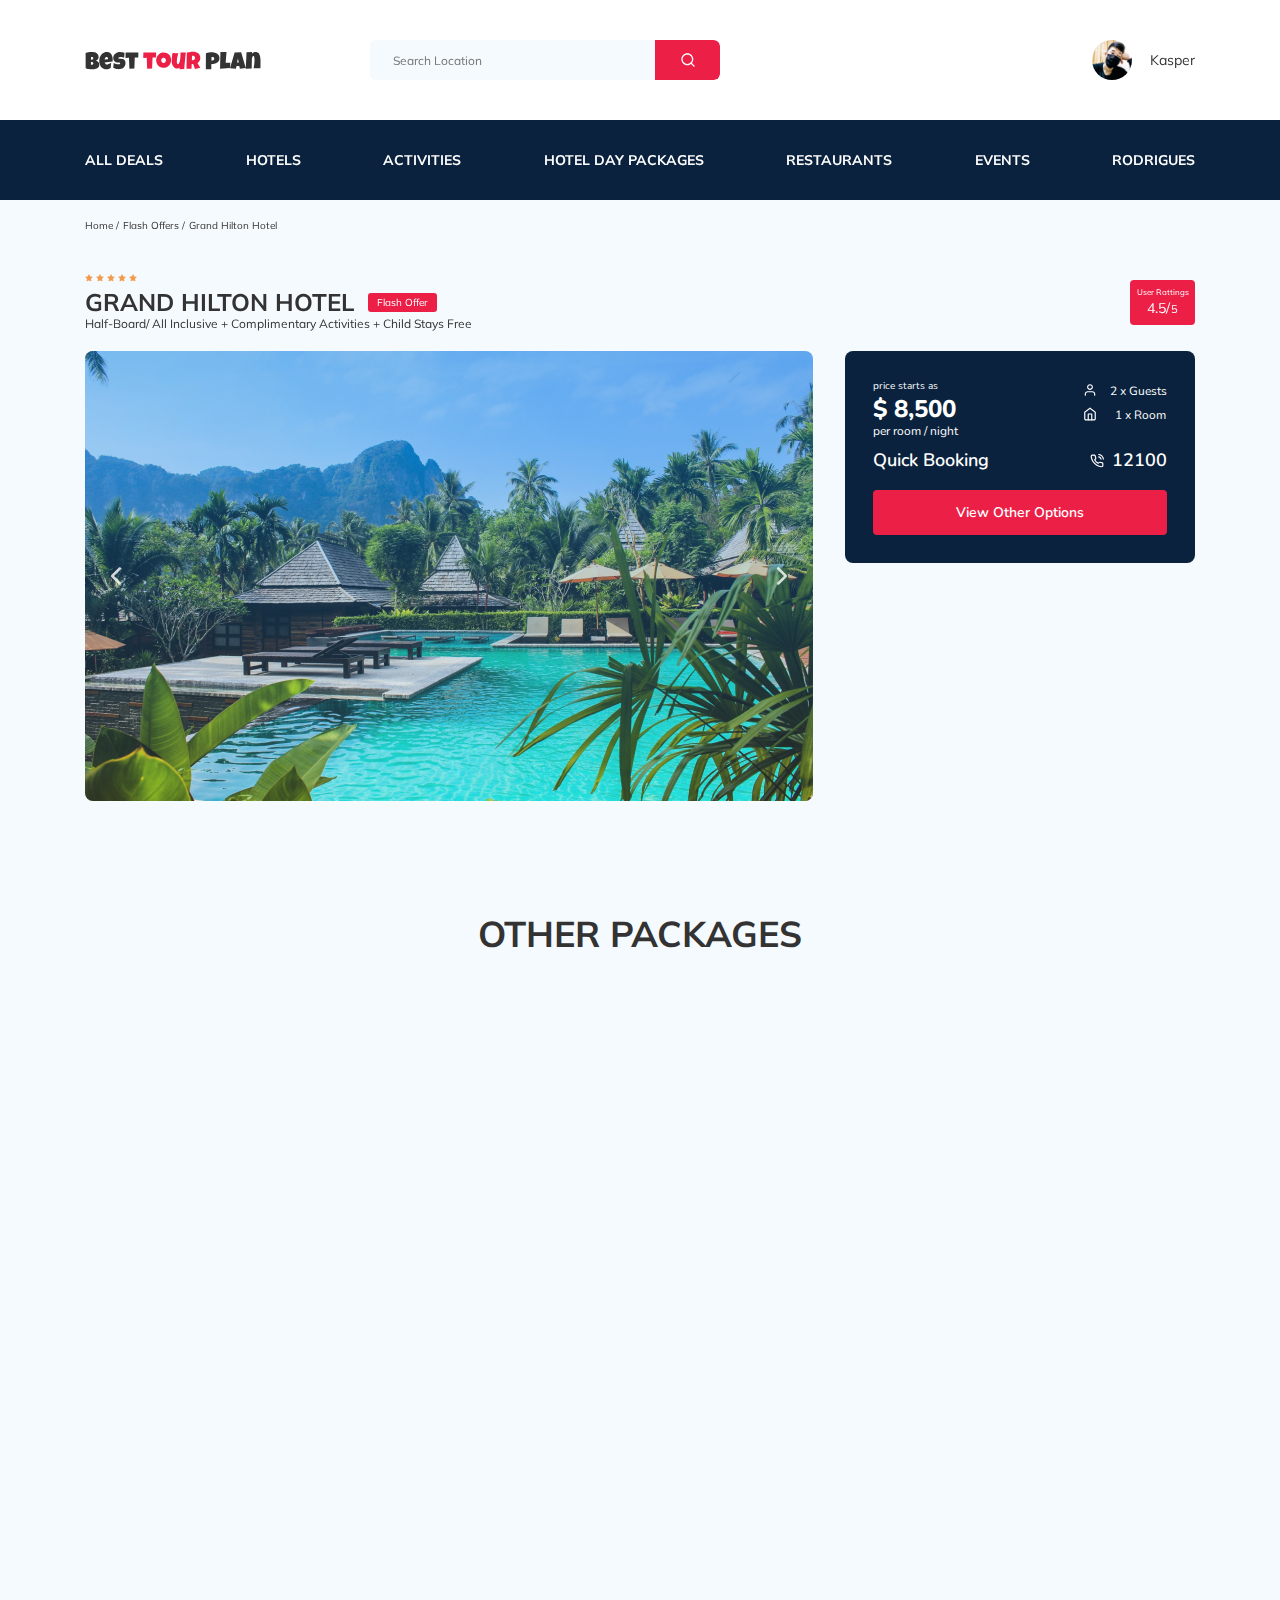
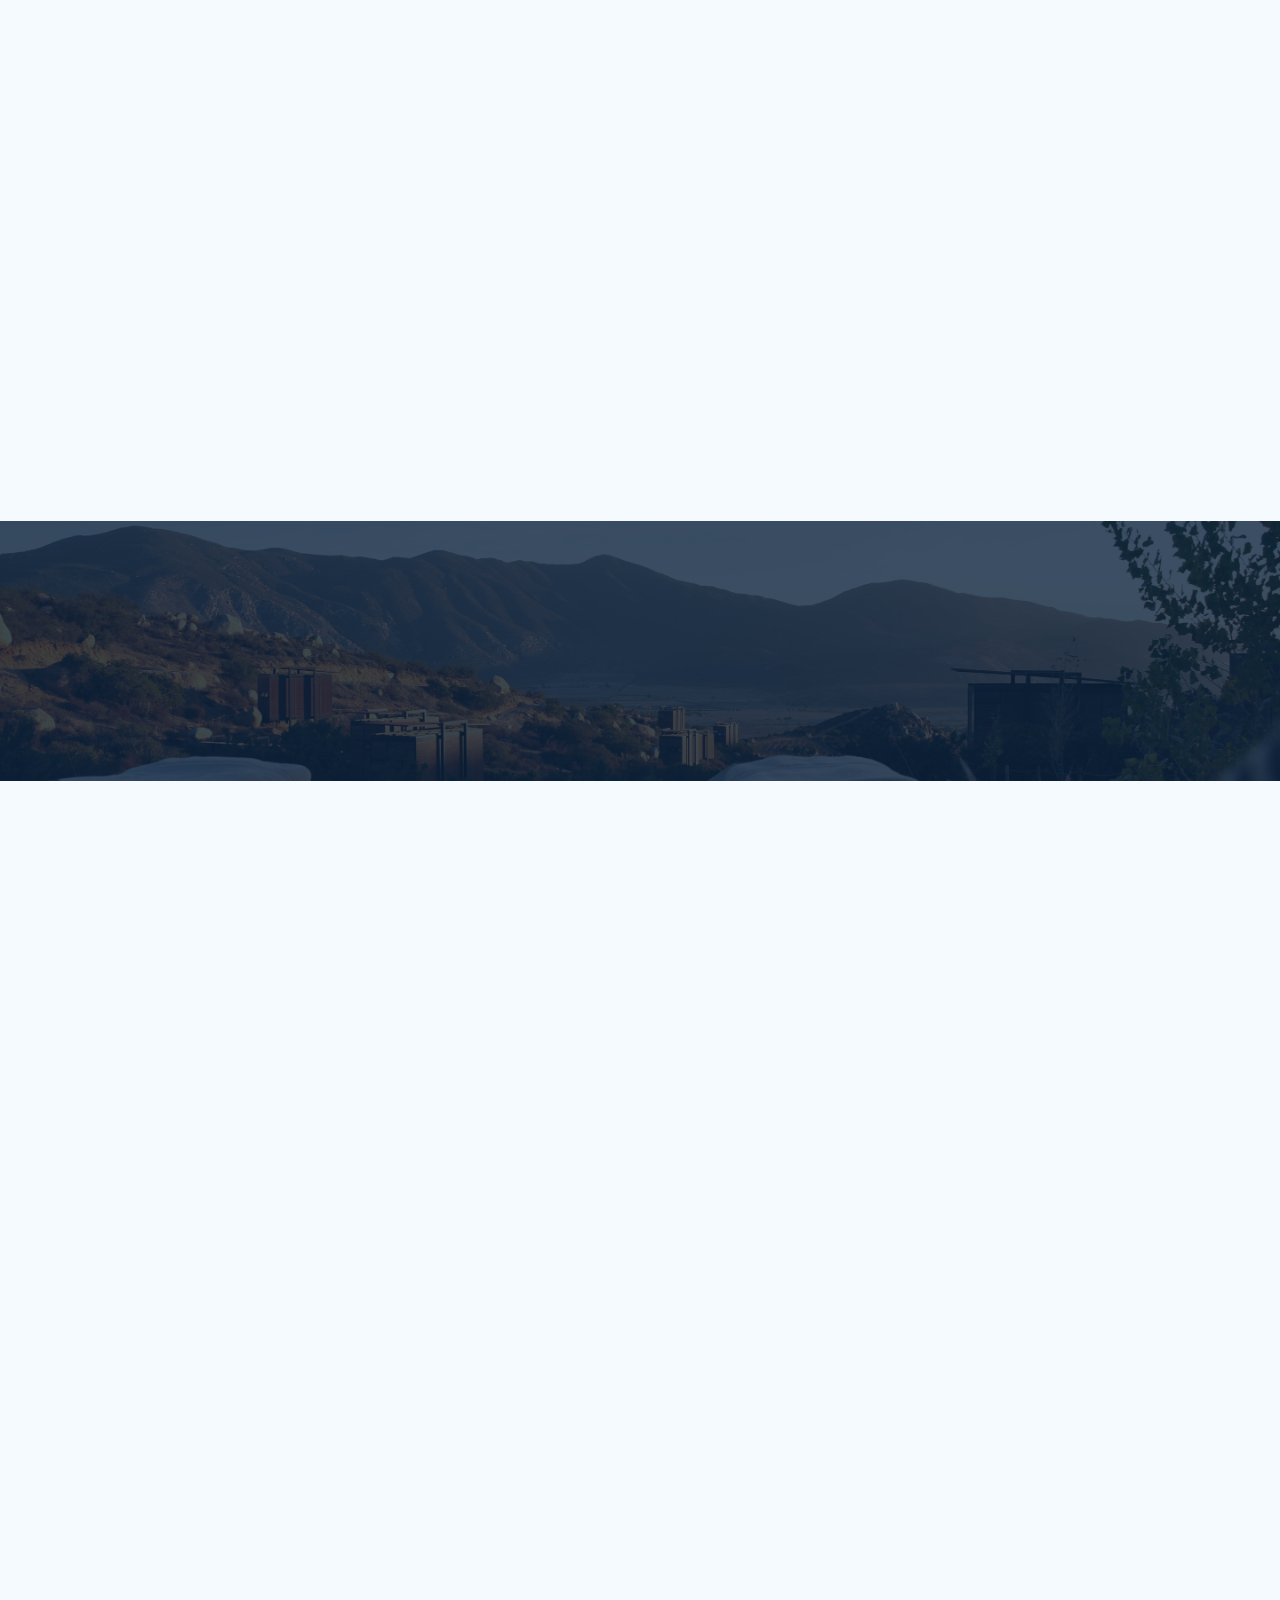
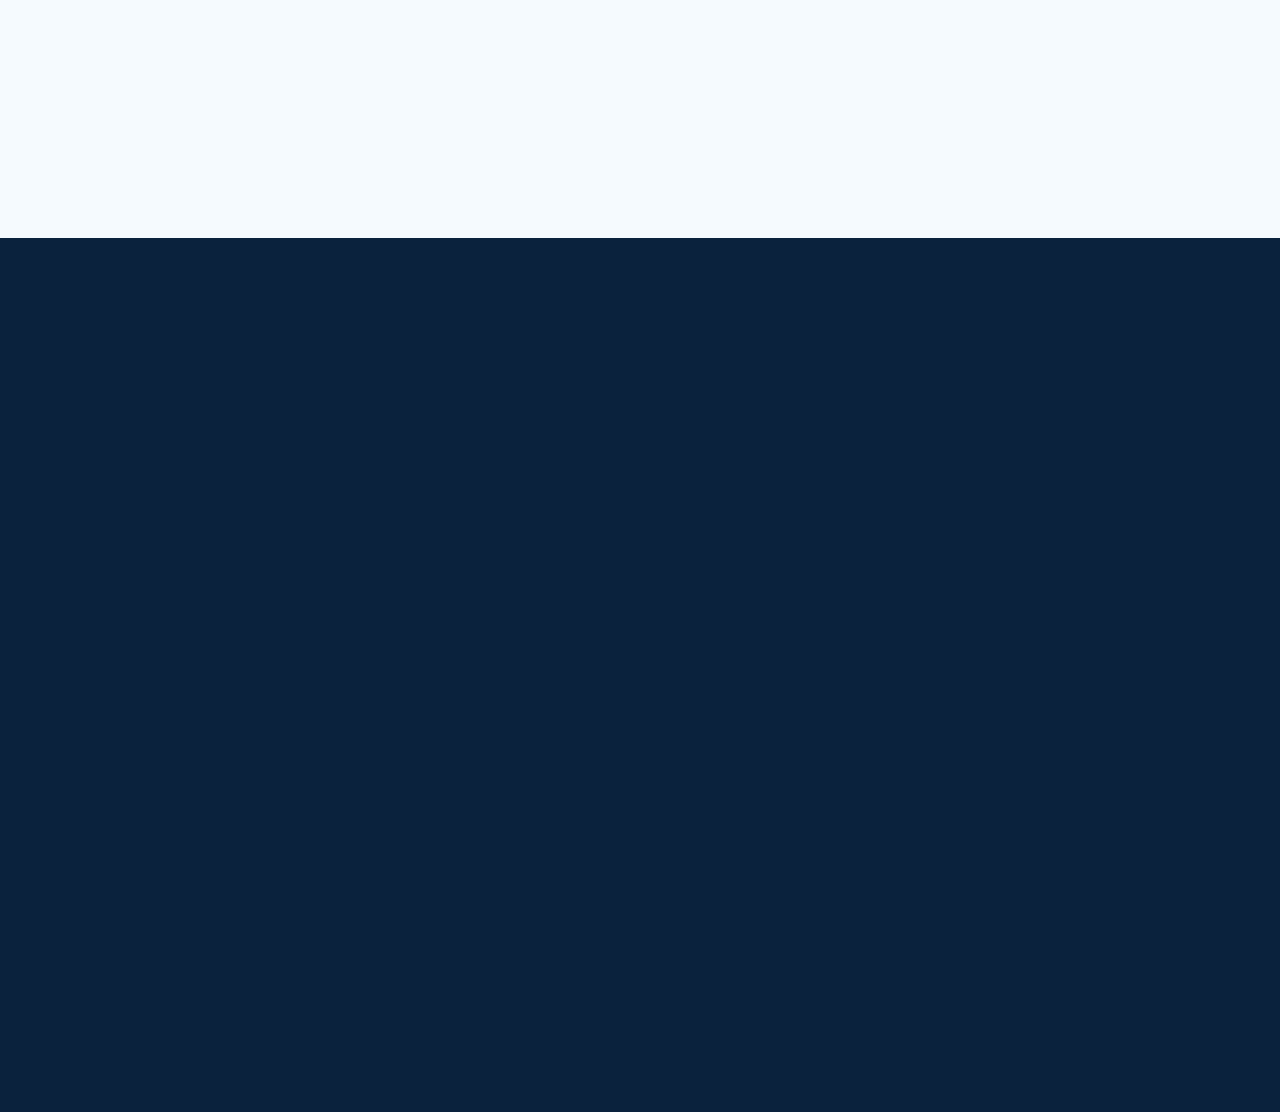
==== commit 83e17073: "create: added phpmailer, animation, modal-window, form-validator" ====
--- a/index.html
+++ b/index.html
@@ -11,15 +11,16 @@
     />
     <link rel="stylesheet" href="css/swiper-bundle.min.css" />
     <link rel="stylesheet" href="css/reset.css" />
+    <link rel="stylesheet" href="css/aos.css" />
     <link rel="stylesheet" href="css/style.css" />
     <title>Best Tour Plan - Hotel Booking</title>
   </head>
   <body>
     <div class="wrapper">
-      <header class="navbar">
+      <header class="navbar navbar--mobile--fixed">
         <div class="container">
           <div class="navbar-top">
-            <a href="#" class="logo">
+            <a href="#" class="logo" data-aos="fade-right" data-aos-delay="100">
               <img
                 src="img/header/horizontal-logo.svg"
                 alt="Logo: Best Tour Plan"
@@ -27,7 +28,11 @@
               />
             </a>
 
-            <form action="#" class="search navbar__search">
+            <form
+              action="#"
+              class="search navbar__search navbar__search--hidden"
+							data-aos="fade-right" data-aos-delay="200"
+            >
               <input
                 type="text"
                 class="search__input"
@@ -38,19 +43,19 @@
               </button>
             </form>
 
-            <a href="#" class="user navbar__user">
+            <a href="#" class="user navbar__user navbar__user--hidden" data-aos="fade-right" data-aos-delay="300">
               <img
                 src="img/header/avatar.jpg"
-                alt="Avatar: Nathan"
+                alt="Avatar: Kasper"
                 class="user__avatar"
               />
-              <span class="user__name">Nathan</span>
+              <span class="user__name">Kasper</span>
             </a>
             <!-- /.user -->
-            <button class="menu-button navbar-top__menu-button">
-              <span class="menu-button__line"></span>
-              <span class="menu-button__line"></span>
-              <span class="menu-button__line"></span>
+            <button class="menu-button navbar-top__menu-button" data-aos="fade-left" data-aos-delay="100">
+              <span class="menu-button__line menu-button--top--line"></span>
+              <span class="menu-button__line menu-button--middle--line"></span>
+              <span class="menu-button__line menu-button--bottom--line"></span>
             </button>
             <!-- /.menu-button navbar-top__menu-button -->
           </div>
@@ -61,25 +66,51 @@
         <div class="navbar-bottom">
           <div class="container">
             <ul class="navbar-menu">
-              <li class="navbar-menu__item">
+              <li class="navbar-menu__item navbar__user--visible" data-aos="fade-up" data-aos-delay="50">
+                <a href="#" class="user navbar__user">
+                  <img
+                    src="img/header/avatar.jpg"
+                    alt="Avatar: Nathan"
+                    class="user__avatar"
+                  />
+                  <span class="user__name">Kasper</span>
+                </a>
+                <!-- /.user -->
+              </li>
+              <li class="navbar-menu__item navbar__search--visible" data-aos="fade-up" data-aos-delay="100">
+                <form
+                  action="#"
+                  class="search navbar__search navbar__search--visible"
+                >
+                  <input
+                    type="text"
+                    class="search__input"
+                    placeholder="Search Location"
+                  />
+                  <button class="search__button">
+                    <img src="img/header/search.svg" alt="Icon: Search" />
+                  </button>
+                </form>
+              </li>
+              <li class="navbar-menu__item" data-aos="fade-up" data-aos-delay="150">
                 <a href="#" class="navbar-menu__link">All Deals</a>
               </li>
-              <li class="navbar-menu__item">
+              <li class="navbar-menu__item" data-aos="fade-up" data-aos-delay="200">
                 <a href="#" class="navbar-menu__link">Hotels</a>
               </li>
-              <li class="navbar-menu__item">
+              <li class="navbar-menu__item" data-aos="fade-up" data-aos-delay="250">
                 <a href="#" class="navbar-menu__link">Activities</a>
               </li>
-              <li class="navbar-menu__item">
+              <li class="navbar-menu__item" data-aos="fade-up" data-aos-delay="300">
                 <a href="#" class="navbar-menu__link">Hotel Day Packages</a>
               </li>
-              <li class="navbar-menu__item">
+              <li class="navbar-menu__item" data-aos="fade-up" data-aos-delay="350">
                 <a href="#" class="navbar-menu__link">Restaurants</a>
               </li>
-              <li class="navbar-menu__item">
+              <li class="navbar-menu__item" data-aos="fade-up" data-aos-delay="400">
                 <a href="#" class="navbar-menu__link">Events</a>
               </li>
-              <li class="navbar-menu__item">
+              <li class="navbar-menu__item" data-aos="fade-up" data-aos-delay="450">
                 <a href="#" class="navbar-menu__link">Rodrigues</a>
               </li>
             </ul>
@@ -93,13 +124,13 @@
       <nav class="breadcrumb">
         <div class="container">
           <ul class="breadcrumb-list">
-            <li class="breadcrumb-list__item">
+            <li class="breadcrumb-list__item" data-aos="fade-right" data-aos-delay="50">
               <a href="#" class="breadcrumb-list__link">Home</a>
             </li>
-            <li class="breadcrumb-list__item">
+            <li class="breadcrumb-list__item" data-aos="fade-right" data-aos-delay="100">
               <a href="#" class="breadcrumb-list__link">Flash Offers</a>
             </li>
-            <li class="breadcrumb-list__item">
+            <li class="breadcrumb-list__item" data-aos="fade-right" data-aos-delay="150">
               Grand Hilton Hotel
             </li>
           </ul>
@@ -109,7 +140,7 @@
 
       <section class="hotel">
         <div class="container">
-          <div class="hotel-info">
+          <div class="hotel-info" data-aos="fade-right" data-aos-delay="150">
             <div class="hotel-info__text">
               <div class="hotel-wrapper">
                 <div class="stars">
@@ -137,7 +168,7 @@
           </div>
           <!-- /.hotel-info -->
           <div class="hotel-grid">
-            <div class="swiper-container hotel-slider hotel__slider">
+            <div class="swiper-container hotel-slider hotel__slider" data-aos="fade-right" data-aos-delay="150">
               <!-- Additional required wrapper -->
               <div class="swiper-wrapper">
                 <!-- Slides -->
@@ -164,7 +195,7 @@
             </div>
             <!-- /.swiper-container -->
             <div class="hotel-body">
-              <div class="booking">
+              <div class="booking" data-aos="fade-right" data-aos-delay="200">
                 <div class="booking__info">
                   <div class="booking__price">
                     <span class="booking__start">price starts as</span>
@@ -204,12 +235,12 @@
                   </a>
                 </div>
                 <!-- /.booking__call -->
-                <button class="booking__button">
+                <button data-toggle="modal" class="booking__button">
                   View Other Options
                 </button>
               </div>
               <!-- /.booking -->
-              <div class="map">
+              <div class="map" data-aos="fade-right" data-aos-delay="150">
                 <iframe
                   src="https://www.google.com/maps/embed?pb=!1m18!1m12!1m3!1d938.0594928569893!2d55.279850307669825!3d25.18660256990185!2m3!1f0!2f0!3f0!3m2!1i1024!2i768!4f13.1!3m3!1m2!1s0x3e5f683013d4d43d%3A0x4ba3a4edcb72c9ae!2sDoubleTree%20by%20Hilton%20Dubai%20-%20Business%20Bay!5e0!3m2!1sru!2s!4v1620044277165!5m2!1sru!2s"
                   width="100%"
@@ -233,7 +264,7 @@
             Other Packages
           </h2>
           <div class="packages-wrapper">
-            <div class="packages-first">
+            <div class="packages-first" data-aos="fade-up" data-aos-delay="100">
               <div class="packages-first__image">
                 <img src="img/packages/image-1.jpg" alt="Hotel Blue Haven" />
               </div>
@@ -303,7 +334,7 @@
             </div>
             <!-- /.packages-first -->
 
-            <div class="packages-item packages-item__1">
+            <div class="packages-item packages-item__1" data-aos="fade-up" data-aos-delay="200">
               <img
                 src="img/packages/image-2.jpg"
                 alt="LUX* Belle Mare"
@@ -350,7 +381,7 @@
               </div>
             </div>
             <!-- /.packages-item -->
-            <div class="packages-item packages-item__2">
+            <div class="packages-item packages-item__2" data-aos="fade-up" data-aos-delay="100">
               <img
                 src="img/packages/image-3.jpg"
                 alt="White Palace"
@@ -397,7 +428,7 @@
               </div>
             </div>
             <!-- /.packages-item -->
-            <div class="packages-item packages-item__3">
+            <div class="packages-item packages-item__3" data-aos="fade-up" data-aos-delay="200">
               <img
                 src="img/packages/image-4.jpg"
                 alt="Luxury Place"
@@ -444,7 +475,7 @@
               </div>
             </div>
             <!-- /.packages-item -->
-            <div class="packages-item packages-item__4">
+            <div class="packages-item packages-item__4" data-aos="fade-up" data-aos-delay="300">
               <img
                 src="img/packages/image-5.jpg"
                 alt="Hotel Five Star"
@@ -499,17 +530,24 @@
 
       <section class="newsletter">
         <div class="newsletter-wrapper">
-          <h2 class="newsletter-title">
+          <h2 class="newsletter-title" data-aos="fade-right" data-aos-delay="100">
             subscribe to our
             <strong class="newsletter-title__strong">Newsletter</strong>
           </h2>
-          <form action="#" class="subscribe newsletter__subscribe">
+          <form
+            action="send.php"
+            method="POST"
+            class="subscribe newsletter__subscribe"
+						data-aos="fade-left" data-aos-delay="200"
+          >
             <input
-              type="text"
+              type="email"
               class="subscribe__input"
               placeholder="Your email address"
+              name="email"
+              required
             />
-            <button class="subscribe__button">
+            <button class="subscribe__button" type="submit">
               Send
             </button>
           </form>
@@ -519,10 +557,10 @@
 
       <section class="reviews">
         <div class="container">
-          <h2 class="reviews-title">
+          <h2 class="reviews-title" data-aos="fade-right" data-aos-delay="150">
             What people think about us
           </h2>
-          <div class="swiper-container reviews-slider reviews__slider">
+          <div class="swiper-container reviews-slider reviews__slider" data-aos="fade-right" data-aos-delay="150">
             <div class="swiper-wrapper">
               <div class="swiper-slide">
                 <div class="reviews-slider__item">
@@ -695,11 +733,11 @@
 
       <section class="activities">
         <div class="container">
-          <h2 class="activities__title">
+          <h2 class="activities__title" data-aos="fade-up" data-aos-delay="150">
             Other Activities
           </h2>
           <div class="activities-wrapper">
-            <div class="card">
+            <div class="card" data-aos="fade-up" data-aos-delay="200">
               <img
                 src="img/activities/image-1.jpg"
                 alt="Photo: Card"
@@ -709,7 +747,7 @@
               <button class="card__button">Book Now</button>
             </div>
             <!-- /.card -->
-            <div class="card">
+            <div class="card" data-aos="fade-up" data-aos-delay="300">
               <img
                 src="img/activities/image-2.jpg"
                 alt="Photo: Card"
@@ -719,7 +757,7 @@
               <button class="card__button">Book Now</button>
             </div>
             <!-- /.card -->
-            <div class="card">
+            <div class="card" data-aos="fade-up" data-aos-delay="400">
               <img
                 src="img/activities/image-3.jpg"
                 alt="Photo: Card"
@@ -729,7 +767,7 @@
               <button class="card__button">Book Now</button>
             </div>
             <!-- /.card -->
-            <div class="card">
+            <div class="card" data-aos="fade-up" data-aos-delay="500">
               <img
                 src="img/activities/image-4.jpg"
                 alt="Photo: Card"
@@ -752,8 +790,9 @@
               src="img/footer/vartical-logo.svg"
               alt="Best Tour Plan"
               class="footer__logo"
+							data-aos="fade-right" data-aos-delay="100"
             />
-            <div class="footer__list footer__categories">
+            <div class="footer__list footer__categories" data-aos="fade-right" data-aos-delay="200">
               <h3 class="footer__title">All categories</h3>
               <ul class="footer__ul">
                 <li class="footer__item">
@@ -783,7 +822,7 @@
               </ul>
             </div>
             <!-- /.footer__list -->
-            <div class="footer__list footer__additional">
+            <div class="footer__list footer__additional" data-aos="fade-right" data-aos-delay="300">
               <h3 class="footer__title">Additional information</h3>
               <ul class="footer__ul">
                 <li class="footer__item">
@@ -811,7 +850,7 @@
               </ul>
             </div>
             <!-- /.footer__list -->
-            <div class="footer__social-network">
+            <div class="footer__social-network" data-aos="fade-up" data-aos-delay="150">
               <h3 class="footer__title">Social Network</h3>
               <div class="footer__social-links">
                 <a href="#" class="footer__link">
@@ -827,7 +866,7 @@
               <!-- /.footer__social-links -->
             </div>
             <!-- /.footer__social-network -->
-            <div class="footer__list footer__legal">
+            <div class="footer__list footer__legal" data-aos="fade-right" data-aos-delay="400">
               <h3 class="footer__title">Legal information</h3>
               <ul class="footer__ul">
                 <li class="footer__item">
@@ -845,7 +884,7 @@
               </ul>
             </div>
             <!-- /.footer__list -->
-            <div class="footer__contact-details">
+            <div class="footer__contact-details" data-aos="fade-right" data-aos-delay="100">
               <h3 class="footer__title footer__title--mb-3">Contact Details</h3>
               <p class="footer__text">
                 Feel free to contact us by phone, email or by our contact form
@@ -900,35 +939,40 @@
               </ul>
             </div>
             <!-- /.footer__contact-details -->
-            <div class="footer__contact-form">
+            <div class="footer__contact-form" data-aos="fade-right" data-aos-delay="200">
               <h3 class="footer__title footer__title--mb-3">
                 Send us a message
               </h3>
-              <form action="#" class="footer__form">
+              <form action="send.php" method="POST" class="footer__form">
                 <input
                   type="text"
-                  class="footer__input"
+                  class="input footer__input"
                   placeholder="Your Full Name*"
+                  name="name"
+                  required
                 />
                 <input
                   type="tel"
-                  class="footer__input"
+                  class="input footer__input"
                   placeholder="Phone Number*"
+                  name="phone"
+                  required
                 />
                 <textarea
-                  cols="30"
-                  rows="10"
-                  class="footer__message"
+                  class="message footer__message"
                   placeholder="Message"
+                  name="message"
                 ></textarea>
-                <button class="footer__button" type="submit">Send</button>
+                <button class="button footer__button" type="submit">
+                  Send
+                </button>
                 <span class="footer__required">* Required Fields</span>
               </form>
             </div>
             <!-- /.footer__contact-form -->
           </div>
 
-          <div class="footer__copyright">
+          <div class="footer__copyright" data-aos="fade-right" data-aos-offset="50" data-aos-delay="200">
             <div class="container">
               <div class="footer__copyright-wrapper">
                 <div class="footer__copyright-links">
@@ -955,8 +999,55 @@
         </div>
         <!-- /.container -->
       </footer>
+      <div class="modal">
+        <div class="modal__overlay"></div>
+        <!-- /.modal__overlay -->
+        <div class="modal__dialog">
+          <a href="#" class="modal__close">
+            <img src="img/close.svg" alt="" />
+          </a>
+          <h2 class="modal__title">Booking</h2>
+          <form action="send.php" method="POST" class="modal__form">
+            <input
+              type="text"
+              class="input modal__input"
+              placeholder="Your Full Name*"
+              name="name"
+              required
+              minlength="2"
+            />
+            <input
+              type="tel"
+              class="input modal__input"
+              placeholder="Phone Number*"
+              name="phone"
+              required
+            />
+            <input
+              type="email"
+              id="email"
+              class="input modal__input"
+              placeholder="Email*"
+              name="email"
+              required
+            />
+            <textarea
+              class="message modal__message"
+              placeholder="Message"
+              name="message"
+            ></textarea>
+            <button class="button modal__button" type="submit">Send</button>
+            <span class="modal__required">* Required Fields</span>
+          </form>
+        </div>
+        <!-- /.modal__dialog -->
+      </div>
+      <!-- /.modal -->
     </div>
+    <script src="js/jquery-3.6.0.min.js"></script>
+    <script src="js/jquery.validate.min.js"></script>
     <script src="js/swiper-bundle.min.js"></script>
+    <script src="js/aos.js"></script>
     <script src="js/main.js"></script>
   </body>
 </html>
--- a/css/style.css
+++ b/css/style.css
@@ -9,13 +9,43 @@
   margin: 0 auto;
 }
 
+.input {
+  height: 50px;
+  padding-left: 23px;
+  border-radius: 4px;
+}
+
+.message {
+  padding: 18px 23px;
+  border-radius: 4px;
+  resize: none;
+}
+
+.button {
+  min-width: 160px;
+  min-height: 50px;
+  font-weight: bold;
+  font-size: 12px;
+  line-height: 15px;
+  padding: 18px 65px;
+  background: #EC1F46;
+  color: #ffffff;
+  border-radius: 4px;
+}
+
 .navbar {
   background-color: #ffffff;
 }
 .navbar-top {
-  display: flex;
-  align-items: center;
-  justify-content: space-between;
+  display: -webkit-box;
+  display: -ms-flexbox;
+  display: flex;
+  -webkit-box-align: center;
+      -ms-flex-align: center;
+          align-items: center;
+  -webkit-box-pack: justify;
+      -ms-flex-pack: justify;
+          justify-content: space-between;
   padding: 40px 0;
 }
 .navbar-top__menu-button {
@@ -30,9 +60,15 @@
 }
 .navbar-menu {
   padding: 31px 0;
-  display: flex;
-  justify-content: space-between;
-  align-items: center;
+  display: -webkit-box;
+  display: -ms-flexbox;
+  display: flex;
+  -webkit-box-pack: justify;
+      -ms-flex-pack: justify;
+          justify-content: space-between;
+  -webkit-box-align: center;
+      -ms-flex-align: center;
+          align-items: center;
 }
 .navbar-menu__link {
   color: #ffffff;
@@ -48,6 +84,8 @@
 
 .search {
   position: relative;
+  display: -webkit-box;
+  display: -ms-flexbox;
   display: flex;
   overflow: hidden;
   border-radius: 6px;
@@ -59,7 +97,7 @@
   background: #F5FAFE;
   border: none;
   padding-left: 23px;
-  padding-right: 75px;
+  padding-right: 76px;
   font-size: 12px;
   line-height: 15px;
   color: #333333;
@@ -76,15 +114,20 @@
 }
 
 .user {
-  display: flex;
-  align-items: center;
+  display: -webkit-box;
+  display: -ms-flexbox;
+  display: flex;
+  -webkit-box-align: center;
+      -ms-flex-align: center;
+          align-items: center;
   text-decoration: none;
   color: #333333;
 }
 .user__avatar {
   width: 40px;
   height: 40px;
-  object-fit: cover;
+  -o-object-fit: cover;
+     object-fit: cover;
   border-radius: 50%;
 }
 .user__name {
@@ -93,10 +136,20 @@
   margin-left: 18px;
 }
 
+.navbar__search--visible {
+  display: none;
+}
+
+.navbar__user--visible {
+  display: none;
+}
+
 .breadcrumb {
   padding: 19px 0;
 }
 .breadcrumb-list {
+  display: -webkit-box;
+  display: -ms-flexbox;
   display: flex;
 }
 .breadcrumb-list__item {
@@ -115,9 +168,14 @@
   padding: 23px 0 70px 0;
 }
 .hotel-wrapper {
-  display: flex;
-  flex-wrap: wrap;
-  align-items: center;
+  display: -webkit-box;
+  display: -ms-flexbox;
+  display: flex;
+  -ms-flex-wrap: wrap;
+      flex-wrap: wrap;
+  -webkit-box-align: center;
+      -ms-flex-align: center;
+          align-items: center;
   margin-bottom: -1px;
 }
 .hotel-name {
@@ -130,9 +188,15 @@
   line-height: 15px;
 }
 .hotel-info {
-  display: flex;
-  align-items: center;
-  justify-content: space-between;
+  display: -webkit-box;
+  display: -ms-flexbox;
+  display: flex;
+  -webkit-box-align: center;
+      -ms-flex-align: center;
+          align-items: center;
+  -webkit-box-pack: justify;
+      -ms-flex-pack: justify;
+          justify-content: space-between;
   padding-bottom: 20px;
 }
 .hotel-info__name {
@@ -140,17 +204,29 @@
   margin-right: 14px;
 }
 .hotel-info__offer {
-  align-self: flex-end;
+  -ms-flex-item-align: end;
+      align-self: flex-end;
   margin-bottom: 5px;
 }
 .hotel-grid {
-  display: flex;
-  justify-content: space-between;
+  display: -webkit-box;
+  display: -ms-flexbox;
+  display: flex;
+  -webkit-box-pack: justify;
+      -ms-flex-pack: justify;
+          justify-content: space-between;
 }
 .hotel-body {
-  display: flex;
-  flex-direction: column;
-  justify-content: space-between;
+  display: -webkit-box;
+  display: -ms-flexbox;
+  display: flex;
+  -webkit-box-orient: vertical;
+  -webkit-box-direction: normal;
+      -ms-flex-direction: column;
+          flex-direction: column;
+  -webkit-box-pack: justify;
+      -ms-flex-pack: justify;
+          justify-content: space-between;
 }
 .hotel-slider {
   width: 728px;
@@ -160,7 +236,8 @@
 .hotel-slider__button {
   position: absolute;
   top: 50%;
-  transform: translateY(-50%);
+  -webkit-transform: translateY(-50%);
+          transform: translateY(-50%);
   width: 30px;
   height: 30px;
   z-index: 99;
@@ -188,6 +265,7 @@
   height: 100%;
   top: 0;
   bottom: 0;
+  background: -webkit-gradient(linear, left top, left bottom, from(rgba(0, 122, 223, 0.48)), to(rgba(255, 255, 255, 0.128)));
   background: linear-gradient(180deg, rgba(0, 122, 223, 0.48) 0%, rgba(255, 255, 255, 0.128) 100%);
   z-index: 10;
 }
@@ -197,7 +275,8 @@
 }
 
 .stars {
-  flex-basis: 100%;
+  -ms-flex-preferred-size: 100%;
+      flex-basis: 100%;
 }
 .stars img {
   margin-right: -1px;
@@ -219,10 +298,19 @@
   color: #ffffff;
   text-align: center;
   border-radius: 4px;
-  align-items: center;
-  display: flex;
-  flex-direction: column;
-  justify-content: center;
+  -webkit-box-align: center;
+      -ms-flex-align: center;
+          align-items: center;
+  display: -webkit-box;
+  display: -ms-flexbox;
+  display: flex;
+  -webkit-box-orient: vertical;
+  -webkit-box-direction: normal;
+      -ms-flex-direction: column;
+          flex-direction: column;
+  -webkit-box-pack: center;
+      -ms-flex-pack: center;
+          justify-content: center;
 }
 .rating__text {
   font-size: 8px;
@@ -234,7 +322,8 @@
   line-height: 18px;
 }
 .rating__counter span {
-  font-size: 10px;
+  font-size: 11px;
+  margin-left: -3px;
 }
 
 .booking {
@@ -247,14 +336,25 @@
   min-height: 210px;
 }
 .booking__info {
-  display: flex;
-  align-items: start;
-  justify-content: space-between;
+  display: -webkit-box;
+  display: -ms-flexbox;
+  display: flex;
+  -webkit-box-align: start;
+      -ms-flex-align: start;
+          align-items: start;
+  -webkit-box-pack: justify;
+      -ms-flex-pack: justify;
+          justify-content: space-between;
   margin-bottom: 9px;
 }
 .booking__price {
-  display: flex;
-  flex-direction: column;
+  display: -webkit-box;
+  display: -ms-flexbox;
+  display: flex;
+  -webkit-box-orient: vertical;
+  -webkit-box-direction: normal;
+      -ms-flex-direction: column;
+          flex-direction: column;
 }
 .booking__start {
   font-size: 10px;
@@ -271,9 +371,16 @@
   line-height: 16px;
 }
 .booking__person {
-  display: flex;
-  flex-direction: column;
-  justify-content: space-between;
+  display: -webkit-box;
+  display: -ms-flexbox;
+  display: flex;
+  -webkit-box-orient: vertical;
+  -webkit-box-direction: normal;
+      -ms-flex-direction: column;
+          flex-direction: column;
+  -webkit-box-pack: justify;
+      -ms-flex-pack: justify;
+          justify-content: space-between;
 }
 .booking__item:first-child {
   margin-top: 4px;
@@ -292,9 +399,15 @@
   margin-left: 14px;
 }
 .booking__call {
-  display: flex;
-  align-items: center;
-  justify-content: space-between;
+  display: -webkit-box;
+  display: -ms-flexbox;
+  display: flex;
+  -webkit-box-align: center;
+      -ms-flex-align: center;
+          align-items: center;
+  -webkit-box-pack: justify;
+      -ms-flex-pack: justify;
+          justify-content: space-between;
   margin-bottom: 17px;
 }
 .booking__heading {
@@ -303,8 +416,12 @@
   line-height: 25px;
 }
 .booking__number {
-  display: flex;
-  align-items: center;
+  display: -webkit-box;
+  display: -ms-flexbox;
+  display: flex;
+  -webkit-box-align: center;
+      -ms-flex-align: center;
+          align-items: center;
   text-decoration: none;
   color: inherit;
   font-weight: 600;
@@ -344,15 +461,22 @@
   margin-bottom: 65px;
 }
 .packages-wrapper {
+  display: -ms-grid;
   display: grid;
+  -ms-grid-columns: 350px 30px 350px 30px 350px;
   grid-template-columns: repeat(3, 350px);
+  -ms-grid-rows: 500px 30px 500px;
   grid-template-rows: repeat(2, 500px);
-  grid-template-areas: "packages-first packages-first packages-item__1" "packages-item__2 packages-item__3 packages-item__4";
+      grid-template-areas: "packages-first packages-first packages-item__1" "packages-item__2 packages-item__3 packages-item__4";
   grid-gap: 30px;
 }
 .packages-first {
-  display: flex;
-  justify-content: space-between;
+  display: -webkit-box;
+  display: -ms-flexbox;
+  display: flex;
+  -webkit-box-pack: justify;
+      -ms-flex-pack: justify;
+          justify-content: space-between;
   width: 730px;
   height: 500px;
   border-radius: 8px 8px 8px 8px;
@@ -386,7 +510,8 @@
 .packages-first__image img {
   width: 366px;
   height: 500px;
-  object-fit: cover;
+  -o-object-fit: cover;
+     object-fit: cover;
 }
 .packages-first__body {
   -ms-grid-row: 1;
@@ -397,8 +522,13 @@
   color: #ffffff;
   width: 364px;
   height: 500px;
-  display: flex;
-  flex-direction: column;
+  display: -webkit-box;
+  display: -ms-flexbox;
+  display: flex;
+  -webkit-box-orient: vertical;
+  -webkit-box-direction: normal;
+      -ms-flex-direction: column;
+          flex-direction: column;
   grid-area: packages-first;
   border-radius: 0px 8px 8px 0px;
   overflow: hidden;
@@ -443,7 +573,8 @@
   font-weight: 600;
   font-size: 14px;
   line-height: 19px;
-  align-self: flex-end;
+  -ms-flex-item-align: end;
+      align-self: flex-end;
   margin-top: -38px;
 }
 .packages-item__1 {
@@ -472,8 +603,13 @@
   color: #ffffff;
   border-radius: 8px;
   overflow: hidden;
-  display: flex;
-  flex-direction: column;
+  display: -webkit-box;
+  display: -ms-flexbox;
+  display: flex;
+  -webkit-box-orient: vertical;
+  -webkit-box-direction: normal;
+      -ms-flex-direction: column;
+          flex-direction: column;
 }
 .packages-item::before {
   content: "Flash Offer";
@@ -490,15 +626,21 @@
   border-radius: 0 4px 4px 0;
 }
 .packages-item__image {
-  object-fit: cover;
+  -o-object-fit: cover;
+     object-fit: cover;
   width: 350px;
   min-height: 250px;
   max-height: 250px;
 }
 .packages-item__wrapper {
   padding: 30px 21px 25px 32px;
-  display: flex;
-  flex-direction: column;
+  display: -webkit-box;
+  display: -ms-flexbox;
+  display: flex;
+  -webkit-box-orient: vertical;
+  -webkit-box-direction: normal;
+      -ms-flex-direction: column;
+          flex-direction: column;
 }
 .packages-item__title {
   font-weight: bold;
@@ -537,7 +679,8 @@
   font-weight: 600;
   font-size: 14px;
   line-height: 19px;
-  align-self: flex-end;
+  -ms-flex-item-align: end;
+      align-self: flex-end;
   margin-top: -38px;
 }
 
@@ -562,9 +705,15 @@
   position: relative;
   width: 731px;
   margin: 0 auto;
-  display: flex;
-  align-items: center;
-  justify-content: space-between;
+  display: -webkit-box;
+  display: -ms-flexbox;
+  display: flex;
+  -webkit-box-align: center;
+      -ms-flex-align: center;
+          align-items: center;
+  -webkit-box-pack: justify;
+      -ms-flex-pack: justify;
+          justify-content: space-between;
 }
 .newsletter-title {
   font-weight: 300;
@@ -619,10 +768,19 @@
   position: relative;
   width: 731px;
   margin: auto;
-  display: flex;
-  flex-direction: column;
-  align-items: center;
-  justify-content: center;
+  display: -webkit-box;
+  display: -ms-flexbox;
+  display: flex;
+  -webkit-box-orient: vertical;
+  -webkit-box-direction: normal;
+      -ms-flex-direction: column;
+          flex-direction: column;
+  -webkit-box-align: center;
+      -ms-flex-align: center;
+          align-items: center;
+  -webkit-box-pack: center;
+      -ms-flex-pack: center;
+          justify-content: center;
   background: #FFFFFF;
   border-radius: 8px;
   margin-top: 45px;
@@ -648,16 +806,24 @@
   z-index: 10;
 }
 .reviews-slider__profile {
-  display: flex;
-  align-items: center;
-  flex-direction: column;
+  display: -webkit-box;
+  display: -ms-flexbox;
+  display: flex;
+  -webkit-box-align: center;
+      -ms-flex-align: center;
+          align-items: center;
+  -webkit-box-orient: vertical;
+  -webkit-box-direction: normal;
+      -ms-flex-direction: column;
+          flex-direction: column;
   margin-top: -45px;
 }
 .reviews-slider__avatar {
   width: 90px;
   height: 90px;
   border-radius: 50%;
-  object-fit: cover;
+  -o-object-fit: cover;
+     object-fit: cover;
   margin-bottom: 9px;
 }
 .reviews-slider__heading {
@@ -690,7 +856,8 @@
 .reviews-slider__button {
   position: absolute;
   top: 50%;
-  transform: translateY(-50%);
+  -webkit-transform: translateY(-50%);
+          transform: translateY(-50%);
   width: 30px;
   height: 30px;
   z-index: 99;
@@ -716,15 +883,26 @@
   margin-bottom: 57px;
 }
 .activities-wrapper {
-  display: flex;
-  justify-content: space-between;
+  display: -webkit-box;
+  display: -ms-flexbox;
+  display: flex;
+  -webkit-box-pack: justify;
+      -ms-flex-pack: justify;
+          justify-content: space-between;
 }
 
 .card {
   position: relative;
-  display: flex;
-  flex-direction: column;
-  align-items: flex-start;
+  display: -webkit-box;
+  display: -ms-flexbox;
+  display: flex;
+  -webkit-box-orient: vertical;
+  -webkit-box-direction: normal;
+      -ms-flex-direction: column;
+          flex-direction: column;
+  -webkit-box-align: start;
+      -ms-flex-align: start;
+          align-items: flex-start;
   width: 255px;
   height: 255px;
   border-radius: 6px;
@@ -748,7 +926,8 @@
   position: absolute;
   width: 100%;
   height: 100%;
-  object-fit: cover;
+  -o-object-fit: cover;
+     object-fit: cover;
   left: 0;
   right: 0;
   top: 0;
@@ -780,17 +959,29 @@
   color: #ffffff;
 }
 .footer-wrapper {
+  display: -ms-grid;
   display: grid;
+  -ms-grid-columns: (minmax(-webkit-min-content, 1fr))[4];
+  -ms-grid-columns: (minmax(min-content, 1fr))[4];
+  grid-template-columns: repeat(4, minmax(-webkit-min-content, 1fr));
   grid-template-columns: repeat(4, minmax(min-content, 1fr));
+  grid-auto-rows: minmax(70px, -webkit-min-content);
   grid-auto-rows: minmax(70px, min-content);
-  align-items: start;
+  -webkit-box-align: start;
+      -ms-flex-align: start;
+          align-items: start;
 }
 .footer__logo {
   width: 166px;
+  -ms-grid-row: 1;
+  -ms-grid-row-span: 2;
   grid-row: 1/3;
-  align-self: center;
+  -ms-grid-row-align: center;
+      align-self: center;
 }
 .footer__categories {
+  -ms-grid-row: 1;
+  -ms-grid-row-span: 3;
   grid-row: 1/4;
 }
 .footer__legal {
@@ -808,8 +999,12 @@
   margin-bottom: 30px;
 }
 .footer__item {
-  display: flex;
-  align-items: flex-start;
+  display: -webkit-box;
+  display: -ms-flexbox;
+  display: flex;
+  -webkit-box-align: start;
+      -ms-flex-align: start;
+          align-items: flex-start;
   font-weight: normal;
   font-size: 14px;
   line-height: 160%;
@@ -823,8 +1018,13 @@
   color: #BDBDBD;
 }
 .footer__social-network {
-  display: flex;
+  display: -webkit-box;
+  display: -ms-flexbox;
+  display: flex;
+  -ms-grid-row: 2;
+  -ms-grid-row-span: 2;
   grid-row: 2/4;
+  -ms-grid-column-span: 2;
   grid-column: span 2;
   margin-top: 24px;
 }
@@ -833,10 +1033,15 @@
 }
 .footer__social-links {
   min-width: 83px;
-  display: flex;
-  justify-content: space-between;
+  display: -webkit-box;
+  display: -ms-flexbox;
+  display: flex;
+  -webkit-box-pack: justify;
+      -ms-flex-pack: justify;
+          justify-content: space-between;
 }
 .footer__contact-details {
+  -ms-grid-column-span: 2;
   grid-column: span 2;
 }
 .footer__text {
@@ -853,43 +1058,38 @@
   margin-bottom: 0;
 }
 .footer__contact-form {
-  display: flex;
-  flex-direction: column;
+  display: -webkit-box;
+  display: -ms-flexbox;
+  display: flex;
+  -webkit-box-orient: vertical;
+  -webkit-box-direction: normal;
+      -ms-flex-direction: column;
+          flex-direction: column;
+  -ms-grid-column-span: 2;
   grid-column: span 2;
 }
 .footer__form {
-  display: flex;
-  align-items: center;
-  justify-content: space-between;
-  flex-wrap: wrap;
+  display: -webkit-box;
+  display: -ms-flexbox;
+  display: flex;
+  -webkit-box-align: center;
+      -ms-flex-align: center;
+          align-items: center;
+  -webkit-box-pack: justify;
+      -ms-flex-pack: justify;
+          justify-content: space-between;
+  -ms-flex-wrap: wrap;
+      flex-wrap: wrap;
 }
 .footer__input {
-  flex-basis: 47%;
-  width: 255px;
-  height: 50px;
-  padding-left: 23px;
-  border-radius: 4px;
+  -ms-flex-preferred-size: 48%;
+      flex-basis: 48%;
   margin-bottom: 15px;
 }
 .footer__message {
-  flex-basis: 100%;
-  width: 539px;
-  height: 123px;
-  padding: 18px 23px;
-  border-radius: 4px;
+  -ms-flex-preferred-size: 100%;
+      flex-basis: 100%;
   margin-bottom: 23px;
-  resize: none;
-}
-.footer__button {
-  min-width: 160px;
-  min-height: 50px;
-  font-weight: bold;
-  font-size: 12px;
-  line-height: 15px;
-  padding: 18px 65px;
-  background: #EC1F46;
-  color: #ffffff;
-  border-radius: 4px;
 }
 .footer__required {
   font-weight: bold;
@@ -901,15 +1101,25 @@
   margin-top: 94px;
 }
 .footer__copyright-wrapper {
-  display: flex;
-  justify-content: space-between;
-  align-items: center;
+  display: -webkit-box;
+  display: -ms-flexbox;
+  display: flex;
+  -webkit-box-pack: justify;
+      -ms-flex-pack: justify;
+          justify-content: space-between;
+  -webkit-box-align: center;
+      -ms-flex-align: center;
+          align-items: center;
   width: 70%;
   margin: auto;
 }
 .footer__copyright-links {
-  display: flex;
-  justify-content: space-between;
+  display: -webkit-box;
+  display: -ms-flexbox;
+  display: flex;
+  -webkit-box-pack: justify;
+      -ms-flex-pack: justify;
+          justify-content: space-between;
   min-width: 283px;
   font-weight: normal;
   font-size: 12px;
@@ -923,6 +1133,121 @@
   height: 22px;
 }
 
+.modal__overlay {
+  position: fixed;
+  top: 0;
+  left: 0;
+  right: 0;
+  bottom: 0;
+  background-color: rgba(0, 143, 223, 0.39);
+  z-index: 100;
+  opacity: 0;
+  visibility: hidden;
+  -webkit-transition: opacity 0.3s;
+  transition: opacity 0.3s;
+}
+.modal__overlay--visible {
+  opacity: 1;
+  visibility: visible;
+}
+.modal__dialog {
+  padding: 33px 87px;
+  background-color: #0A223D;
+  color: #ffffff;
+  border-radius: 8px;
+  max-width: 478px;
+  position: fixed;
+  top: 50%;
+  left: 50%;
+  -webkit-transform: translate(-50%, -50%);
+          transform: translate(-50%, -50%);
+  z-index: 101;
+  opacity: 0;
+  visibility: hidden;
+  -webkit-transition: opacity 0.3s;
+  transition: opacity 0.3s;
+}
+.modal__dialog--visible {
+  overflow: hidden;
+  opacity: 1;
+  visibility: visible;
+}
+.modal__close {
+  position: absolute;
+  top: 17px;
+  right: 18px;
+}
+.modal__title {
+  font-family: Mulish;
+  font-style: normal;
+  font-weight: bold;
+  font-size: 18px;
+  line-height: 23px;
+  text-transform: uppercase;
+  text-align: center;
+  margin-bottom: 15px;
+  -webkit-box-ordinal-group: 2;
+      -ms-flex-order: 1;
+          order: 1;
+}
+.modal__form {
+  display: -webkit-box;
+  display: -ms-flexbox;
+  display: flex;
+  -webkit-box-align: center;
+      -ms-flex-align: center;
+          align-items: center;
+  -webkit-box-pack: justify;
+      -ms-flex-pack: justify;
+          justify-content: space-between;
+  -ms-flex-wrap: wrap;
+      flex-wrap: wrap;
+}
+.modal__input {
+  width: 100%;
+  margin-top: 15px;
+  -webkit-box-ordinal-group: 3;
+      -ms-flex-order: 2;
+          order: 2;
+}
+.modal__message {
+  width: 100%;
+  min-height: 123px;
+  margin-top: 15px;
+  margin-bottom: 15px;
+  -webkit-box-ordinal-group: 4;
+      -ms-flex-order: 3;
+          order: 3;
+}
+.modal__button {
+  -webkit-box-ordinal-group: 5;
+      -ms-flex-order: 4;
+          order: 4;
+}
+.modal__required {
+  font-weight: 600;
+  font-size: 12px;
+  line-height: 15px;
+  color: #E0E0E0;
+  -webkit-box-ordinal-group: 6;
+      -ms-flex-order: 5;
+          order: 5;
+}
+
+label.invalid {
+  color: #EC1F46;
+  font-weight: bold;
+  font-size: 16px;
+  background-color: #ffffff;
+  padding: 4px;
+  border-radius: 0 4px 4px 4px;
+  margin-top: 3px;
+  border: 1px solid #132345;
+  -webkit-box-ordinal-group: 3;
+      -ms-flex-order: 2;
+          order: 2;
+}
+
 @media screen and (max-width: 1200px) {
   .container {
     max-width: 960px;
@@ -932,7 +1257,8 @@
     width: 590px;
   }
   .hotel-slider__item img {
-    object-fit: cover;
+    -o-object-fit: cover;
+       object-fit: cover;
   }
 
   .card {
@@ -952,15 +1278,22 @@
     margin-bottom: 65px;
   }
   .packages-wrapper {
+    display: -ms-grid;
     display: grid;
+    -ms-grid-columns: 300px 30px 300px 30px 300px;
     grid-template-columns: repeat(3, 300px);
+    -ms-grid-rows: 500px 30px 500px;
     grid-template-rows: repeat(2, 500px);
-    grid-template-areas: "packages-first packages-first packages-item__1" "packages-item__2 packages-item__3 packages-item__4";
+        grid-template-areas: "packages-first packages-first packages-item__1" "packages-item__2 packages-item__3 packages-item__4";
     grid-gap: 30px;
   }
   .packages-first {
+    display: -webkit-box;
+    display: -ms-flexbox;
     display: flex;
-    justify-content: space-between;
+    -webkit-box-pack: justify;
+        -ms-flex-pack: justify;
+            justify-content: space-between;
     width: 630px;
     height: 500px;
     border-radius: 8px 8px 8px 8px;
@@ -1028,13 +1361,19 @@
     padding: 23px 0 60px 0;
   }
   .hotel-grid {
-    flex-direction: column;
+    -webkit-box-orient: vertical;
+    -webkit-box-direction: normal;
+        -ms-flex-direction: column;
+            flex-direction: column;
   }
   .hotel__slider {
     margin-bottom: 30px;
   }
   .hotel-body {
-    flex-direction: row;
+    -webkit-box-orient: horizontal;
+    -webkit-box-direction: normal;
+        -ms-flex-direction: row;
+            flex-direction: row;
   }
   .hotel-slider {
     width: 100%;
@@ -1060,7 +1399,8 @@
   }
 
   .activities-wrapper {
-    flex-wrap: wrap;
+    -ms-flex-wrap: wrap;
+        flex-wrap: wrap;
   }
 
   .card {
@@ -1086,15 +1426,22 @@
     margin-bottom: 65px;
   }
   .packages-wrapper {
+    display: -ms-grid;
     display: grid;
+    -ms-grid-columns: 335px 30px 335px;
     grid-template-columns: repeat(2, 335px);
+    -ms-grid-rows: 500px 30px 500px;
     grid-template-rows: repeat(2, 500px);
-    grid-template-areas: "packages-first packages-first" "packages-item__1 packages-item__2" "packages-item__3 packages-item__4";
+        grid-template-areas: "packages-first packages-first" "packages-item__1 packages-item__2" "packages-item__3 packages-item__4";
     grid-gap: 30px;
   }
   .packages-first {
+    display: -webkit-box;
+    display: -ms-flexbox;
     display: flex;
-    justify-content: space-between;
+    -webkit-box-pack: justify;
+        -ms-flex-pack: justify;
+            justify-content: space-between;
     width: 700px;
     height: 500px;
     border-radius: 8px 8px 8px 8px;
@@ -1108,54 +1455,86 @@
     padding: 73px 0 33px 0;
   }
   .footer-wrapper {
+    -ms-grid-columns: (minmax(-webkit-min-content, 1fr))[6];
+    -ms-grid-columns: (minmax(min-content, 1fr))[6];
+    grid-template-columns: repeat(6, minmax(-webkit-min-content, 1fr));
     grid-template-columns: repeat(6, minmax(min-content, 1fr));
   }
   .footer__logo {
     width: 104px;
     height: 120.29px;
+    -ms-grid-row: 1;
+    -ms-grid-row-span: 1;
     grid-row: 1/2;
+    -ms-grid-column-span: 2;
     grid-column: span 2;
   }
   .footer__social-network {
-    align-self: center;
+    -ms-grid-row-align: center;
+        align-self: center;
     margin-top: 0;
-    align-items: center;
+    -webkit-box-align: center;
+        -ms-flex-align: center;
+            align-items: center;
+    -ms-grid-row: 1;
     grid-row: 1;
+    -ms-grid-column-span: 3;
     grid-column: span 3;
   }
   .footer__categories {
+    -ms-grid-row: 2;
     grid-row: 2;
+    -ms-grid-column-span: 2;
     grid-column: span 2;
     margin-top: 38px;
   }
   .footer__additional {
     margin-top: 38px;
+    -ms-grid-row: 2;
     grid-row: 2;
+    -ms-grid-column-span: 2;
     grid-column: span 2;
   }
   .footer__legal {
     margin-top: 38px;
+    -ms-grid-row: 2;
     grid-row: 2;
+    -ms-grid-column-span: 2;
     grid-column: span 2;
   }
   .footer__contact-details {
     margin-top: 61px;
+    -ms-grid-row: 3;
     grid-row: 3;
+    -ms-grid-column-span: 5;
     grid-column: span 5;
   }
   .footer__contact-form {
     margin-top: 60px;
+    -ms-grid-row: 4;
     grid-row: 4;
+    -ms-grid-column-span: 5;
     grid-column: span 5;
   }
   .footer__copyright {
     margin-top: 94px;
   }
   .footer__copyright-wrapper {
+    display: -webkit-box;
+    display: -ms-flexbox;
     display: flex;
-    justify-content: space-between;
-    align-items: center;
+    -webkit-box-pack: justify;
+        -ms-flex-pack: justify;
+            justify-content: space-between;
+    -webkit-box-align: center;
+        -ms-flex-align: center;
+            align-items: center;
     width: 100%;
+  }
+
+  .modal__dialog {
+    padding: 28px 60px;
+    width: 400px;
   }
   .packages-first__image {
     -ms-grid-row: 1;
@@ -1191,22 +1570,116 @@
     width: 92%;
   }
 
-  .navbar__search, .navbar-menu, .navbar__user {
+  body {
+    padding-top: 78px;
+  }
+  body.lock {
+    overflow: hidden;
+  }
+
+  .navbar--mobile--fixed {
+    position: fixed;
+    top: 0;
+    right: 0;
+    left: 0;
+    z-index: 99;
+  }
+  .navbar__user {
+    -webkit-box-orient: vertical;
+    -webkit-box-direction: normal;
+        -ms-flex-direction: column;
+            flex-direction: column;
+  }
+  .navbar__user .user__name {
+    color: #ffffff;
+    margin: 10px 0 27px 0;
+  }
+  .navbar__user--hidden {
     display: none;
   }
+  .navbar__user--visible {
+    display: block;
+  }
+  .navbar__search {
+    margin-bottom: 37px;
+    -ms-flex-item-align: center;
+        -ms-grid-row-align: center;
+        align-self: center;
+    margin-right: 0;
+    margin-left: 0;
+  }
+  .navbar__search--hidden {
+    display: none;
+  }
+  .navbar__search--visible {
+    display: block;
+  }
+  .navbar-bottom {
+    padding-top: 30px;
+    display: none;
+    position: fixed;
+    left: 0;
+    right: 0;
+    top: -100%;
+  }
+  .navbar-bottom--visible {
+    display: block;
+    top: 70px;
+    bottom: 0;
+  }
+  .navbar-menu {
+    -webkit-box-orient: vertical;
+    -webkit-box-direction: normal;
+        -ms-flex-direction: column;
+            flex-direction: column;
+  }
+  .navbar-menu__item {
+    margin-bottom: 20px;
+  }
   .navbar-top__menu-button {
+    display: -webkit-box;
+    display: -ms-flexbox;
     display: flex;
   }
 
   .menu-button {
     height: 11px;
+    display: -webkit-box;
+    display: -ms-flexbox;
     display: flex;
-    flex-direction: column;
-    justify-content: space-between;
-    align-items: center;
+    -webkit-box-orient: vertical;
+    -webkit-box-direction: normal;
+        -ms-flex-direction: column;
+            flex-direction: column;
+    -webkit-box-pack: justify;
+        -ms-flex-pack: justify;
+            justify-content: space-between;
+    -webkit-box-align: center;
+        -ms-flex-align: center;
+            align-items: center;
+    background: #fff;
+  }
+  .menu-button--middle {
+    opacity: 0;
+    -webkit-transition: all 0.2s;
+    transition: all 0.2s;
+  }
+  .menu-button--top {
+    -webkit-transform: rotate(45deg);
+            transform: rotate(45deg);
+    margin-top: 5px;
+    -webkit-transition: all 0.3s;
+    transition: all 0.3s;
+  }
+  .menu-button--bottom {
+    -webkit-transform: rotate(-45deg);
+            transform: rotate(-45deg);
+    margin-bottom: 5px;
+    -webkit-transition: all 0.3s;
+    transition: all 0.3s;
   }
   .menu-button__line {
-    width: 22px;
+    width: 24px;
     height: 1px;
     background: #333333;
     padding: 0;
@@ -1217,21 +1690,30 @@
   }
   .hotel-info__offer {
     margin-right: 140px;
-    order: -1;
+    -webkit-box-ordinal-group: 0;
+        -ms-flex-order: -1;
+            order: -1;
   }
   .hotel-info__name {
-    flex-basis: 100%;
+    -ms-flex-preferred-size: 100%;
+        flex-basis: 100%;
   }
   .hotel-slider {
     height: 350px;
     margin-bottom: 20px;
   }
   .hotel-body {
-    flex-direction: column;
+    -webkit-box-orient: vertical;
+    -webkit-box-direction: normal;
+        -ms-flex-direction: column;
+            flex-direction: column;
   }
 
   .stars {
-    flex-basis: auto;
+    -ms-flex-preferred-size: auto;
+        flex-basis: auto;
+    display: -webkit-box;
+    display: -ms-flexbox;
     display: flex;
   }
   .stars img {
@@ -1248,8 +1730,13 @@
   }
 
   .newsletter-wrapper {
-    flex-direction: column;
-    align-items: flex-start;
+    -webkit-box-orient: vertical;
+    -webkit-box-direction: normal;
+        -ms-flex-direction: column;
+            flex-direction: column;
+    -webkit-box-align: start;
+        -ms-flex-align: start;
+            align-items: flex-start;
   }
   .newsletter__subscribe {
     margin-top: 37px;
@@ -1282,15 +1769,22 @@
     margin-bottom: 65px;
   }
   .packages-wrapper {
+    display: -ms-grid;
     display: grid;
+    -ms-grid-columns: 275px 25px 275px;
     grid-template-columns: repeat(2, 275px);
+    -ms-grid-rows: 465px 25px 465px;
     grid-template-rows: repeat(2, 465px);
-    grid-template-areas: "packages-first packages-first" "packages-item__1 packages-item__2" "packages-item__3 packages-item__4";
+        grid-template-areas: "packages-first packages-first" "packages-item__1 packages-item__2" "packages-item__3 packages-item__4";
     grid-gap: 25px;
   }
   .packages-first {
+    display: -webkit-box;
+    display: -ms-flexbox;
     display: flex;
-    justify-content: space-between;
+    -webkit-box-pack: justify;
+        -ms-flex-pack: justify;
+            justify-content: space-between;
     width: 576px;
     height: 460px;
     border-radius: 8px 8px 8px 8px;
@@ -1308,8 +1802,13 @@
     color: #ffffff;
     width: 364px;
     height: 460px;
+    display: -webkit-box;
+    display: -ms-flexbox;
     display: flex;
-    flex-direction: column;
+    -webkit-box-orient: vertical;
+    -webkit-box-direction: normal;
+        -ms-flex-direction: column;
+            flex-direction: column;
     grid-area: packages-first;
     border-radius: 0px 8px 8px 0px;
     overflow: hidden;
@@ -1320,8 +1819,13 @@
     color: #ffffff;
     border-radius: 8px;
     overflow: hidden;
+    display: -webkit-box;
+    display: -ms-flexbox;
     display: flex;
-    flex-direction: column;
+    -webkit-box-orient: vertical;
+    -webkit-box-direction: normal;
+        -ms-flex-direction: column;
+            flex-direction: column;
   }
   .packages-item::before {
     content: "Flash Offer";
@@ -1338,15 +1842,21 @@
     border-radius: 0 4px 4px 0;
   }
   .packages-item__image {
-    object-fit: cover;
+    -o-object-fit: cover;
+       object-fit: cover;
     width: 100%;
     min-height: 250px;
     max-height: 250px;
   }
   .packages-item__wrapper {
     padding: 5px 21px 15px 16px;
+    display: -webkit-box;
+    display: -ms-flexbox;
     display: flex;
-    flex-direction: column;
+    -webkit-box-orient: vertical;
+    -webkit-box-direction: normal;
+        -ms-flex-direction: column;
+            flex-direction: column;
   }
   .packages-item__button {
     padding: 10px 22px;
@@ -1356,43 +1866,64 @@
     padding: 69px 0 21px 0;
   }
   .footer-wrapper {
+    -ms-grid-columns: (minmax(-webkit-min-content, 1fr))[1];
+    -ms-grid-columns: (minmax(min-content, 1fr))[1];
+    grid-template-columns: repeat(1, minmax(-webkit-min-content, 1fr));
     grid-template-columns: repeat(1, minmax(min-content, 1fr));
   }
   .footer__logo {
+    -ms-grid-row: 1;
     grid-row: 1;
+    -ms-grid-column: 1;
     grid-column: 1;
     margin-bottom: 30px;
   }
   .footer__social-network {
-    align-self: stretch;
-    flex-direction: column;
+    -ms-grid-row-align: stretch;
+        align-self: stretch;
+    -webkit-box-orient: vertical;
+    -webkit-box-direction: normal;
+        -ms-flex-direction: column;
+            flex-direction: column;
     margin-top: 0;
-    align-items: self-start;
+    -webkit-box-align: self-start;
+        -ms-flex-align: self-start;
+            align-items: self-start;
+    -ms-grid-row: 2;
     grid-row: 2;
+    -ms-grid-column-span: 3;
     grid-column: span 3;
   }
   .footer__social-links {
     margin-top: 20px;
   }
   .footer__categories {
+    -ms-grid-row: 5;
     grid-row: 5;
+    -ms-grid-column-span: 2;
     grid-column: span 2;
     margin-top: 38px;
   }
   .footer__additional {
     margin-top: 38px;
+    -ms-grid-row: 4;
     grid-row: 4;
+    -ms-grid-column-span: 2;
     grid-column: span 2;
   }
   .footer__legal {
     margin-left: 0;
     margin-top: 38px;
+    -ms-grid-row: 3;
     grid-row: 3;
+    -ms-grid-column-span: 2;
     grid-column: span 2;
   }
   .footer__contact-details {
     margin-top: 41px;
+    -ms-grid-row: 6;
     grid-row: 6;
+    -ms-grid-column-span: 5;
     grid-column: span 5;
   }
   .footer__text {
@@ -1400,26 +1931,40 @@
   }
   .footer__contact-form {
     margin-top: 60px;
+    -ms-grid-row: 7;
     grid-row: 7;
+    -ms-grid-column-span: 5;
     grid-column: span 5;
   }
   .footer__form {
-    justify-content: start;
+    -webkit-box-pack: start;
+        -ms-flex-pack: start;
+            justify-content: start;
   }
   .footer__message {
-    order: 2;
+    -webkit-box-ordinal-group: 3;
+        -ms-flex-order: 2;
+            order: 2;
   }
   .footer__button {
-    order: 4;
+    -webkit-box-ordinal-group: 5;
+        -ms-flex-order: 4;
+            order: 4;
   }
   .footer__required {
-    flex-basis: 100%;
+    -ms-flex-preferred-size: 100%;
+        flex-basis: 100%;
     margin-bottom: 15px;
-    order: 3;
+    -webkit-box-ordinal-group: 4;
+        -ms-flex-order: 3;
+            order: 3;
   }
   .footer__input {
-    order: 1;
-    flex-basis: 100%;
+    -webkit-box-ordinal-group: 2;
+        -ms-flex-order: 1;
+            order: 1;
+    -ms-flex-preferred-size: 100%;
+        flex-basis: 100%;
     width: 255px;
     height: 50px;
     padding-left: 23px;
@@ -1431,13 +1976,22 @@
   }
   .footer__copyright-wrapper {
     padding-left: 0;
+    display: -webkit-box;
+    display: -ms-flexbox;
     display: flex;
-    flex-direction: column;
+    -webkit-box-orient: vertical;
+    -webkit-box-direction: normal;
+        -ms-flex-direction: column;
+            flex-direction: column;
     width: 100%;
     margin: 0;
   }
   .footer__copyright-image {
     margin-top: 10px;
+  }
+
+  .modal__dialog {
+    padding: 20px 50px;
   }
   .packages-first__image {
     -ms-grid-row: 1;
@@ -1485,6 +2039,12 @@
     -ms-grid-row: 1;
     -ms-grid-column: 1;
     -ms-grid-column-span: 3;
+  }
+}
+@media screen and (max-width: 709px) {
+  .modal__dialog {
+    padding: 25px 45px;
+    width: 360px;
   }
 }
 @media screen and (max-width: 630px) {
@@ -1500,10 +2060,13 @@
     margin-bottom: 50px;
   }
   .packages-wrapper {
+    display: -ms-grid;
     display: grid;
+    -ms-grid-columns: 100%;
     grid-template-columns: 100%;
+    -ms-grid-rows: 500px 30px 500px 30px 500px 30px 500px;
     grid-template-rows: repeat(4, 500px);
-    grid-template-areas: "packages-item__1" "packages-item__2" "packages-item__3" "packages-item__4";
+        grid-template-areas: "packages-item__1" "packages-item__2" "packages-item__3" "packages-item__4";
     grid-gap: 30px;
   }
   .packages-first {
@@ -1515,8 +2078,13 @@
     color: #ffffff;
     border-radius: 8px;
     overflow: hidden;
+    display: -webkit-box;
+    display: -ms-flexbox;
     display: flex;
-    flex-direction: column;
+    -webkit-box-orient: vertical;
+    -webkit-box-direction: normal;
+        -ms-flex-direction: column;
+            flex-direction: column;
   }
   .packages-item::before {
     content: "Flash Offer";
@@ -1533,18 +2101,28 @@
     border-radius: 0 4px 4px 0;
   }
   .packages-item__image {
-    object-fit: cover;
+    -o-object-fit: cover;
+       object-fit: cover;
     width: 100%;
     min-height: 250px;
     max-height: 250px;
   }
   .packages-item__wrapper {
     padding: 30px 21px 25px 25px;
+    display: -webkit-box;
+    display: -ms-flexbox;
     display: flex;
-    flex-direction: column;
+    -webkit-box-orient: vertical;
+    -webkit-box-direction: normal;
+        -ms-flex-direction: column;
+            flex-direction: column;
   }
   .packages-item__button {
     padding: 10px 27px;
+  }
+
+  .modal__dialog {
+    width: 360px;
   }
   .packages-item__1 {
     -ms-grid-row: 1;
@@ -1587,8 +2165,13 @@
     padding: 76px 0 83px 0;
   }
   .newsletter-wrapper {
-    flex-direction: column;
-    align-items: flex-start;
+    -webkit-box-orient: vertical;
+    -webkit-box-direction: normal;
+        -ms-flex-direction: column;
+            flex-direction: column;
+    -webkit-box-align: start;
+        -ms-flex-align: start;
+            align-items: flex-start;
   }
   .newsletter-title {
     font-size: 20px;
@@ -1639,6 +2222,11 @@
   .card:nth-child(3) {
     margin-bottom: 20px;
   }
+
+  .modal__dialog {
+    padding: 25px 40px;
+    width: 350px;
+  }
 }
 @media (max-width: 450px) {
   .reviews-title {
@@ -1656,4 +2244,32 @@
   .reviews-slider__button-next {
     right: 17%;
   }
+
+  .navbar__search {
+    width: 245px;
+    height: 40px;
+  }
+
+  .search__input {
+    width: 245px;
+    height: 40px;
+    padding-right: 71px;
+  }
+
+  .modal__dialog {
+    padding: 20px 30px;
+    width: 320px;
+  }
+  .modal__button {
+    -webkit-box-ordinal-group: 6;
+        -ms-flex-order: 5;
+            order: 5;
+    margin-top: 15px;
+  }
+  .modal__required {
+    -webkit-box-ordinal-group: 5;
+        -ms-flex-order: 4;
+            order: 4;
+    width: 100%;
+  }
 }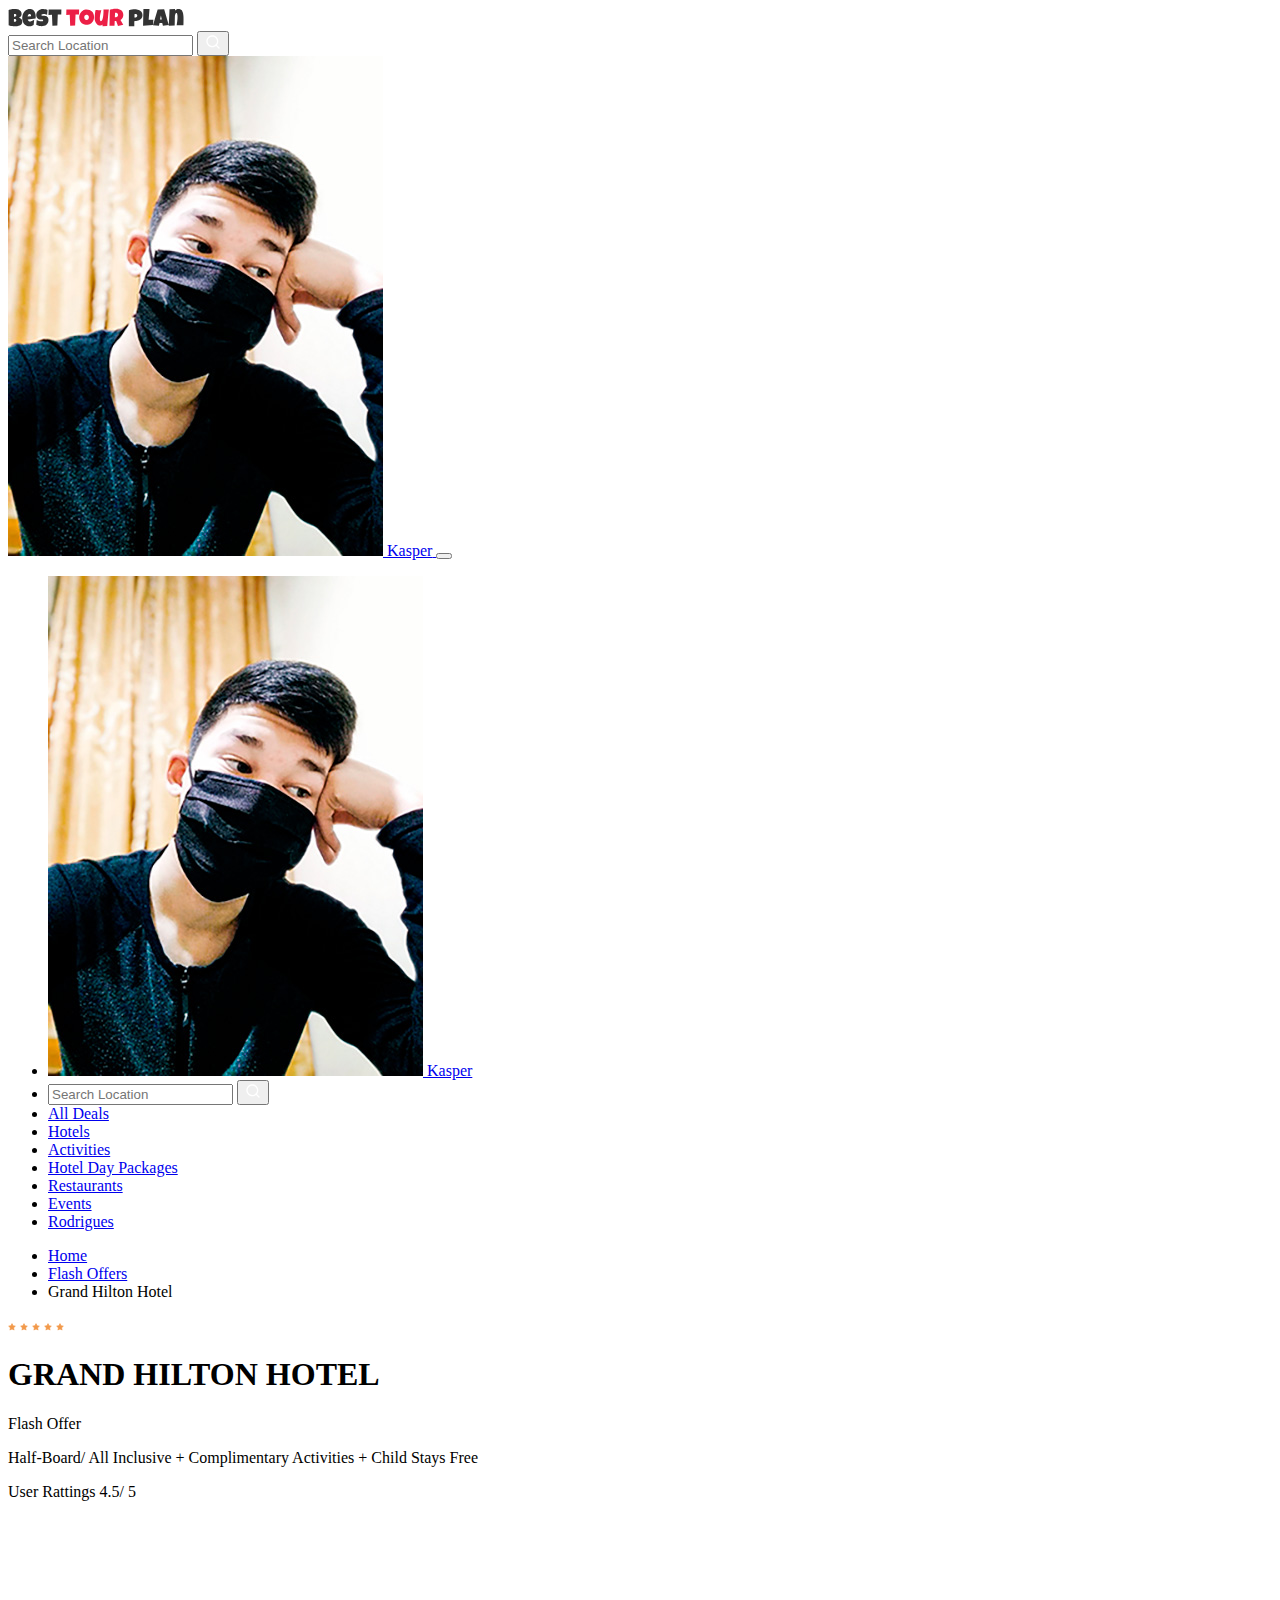
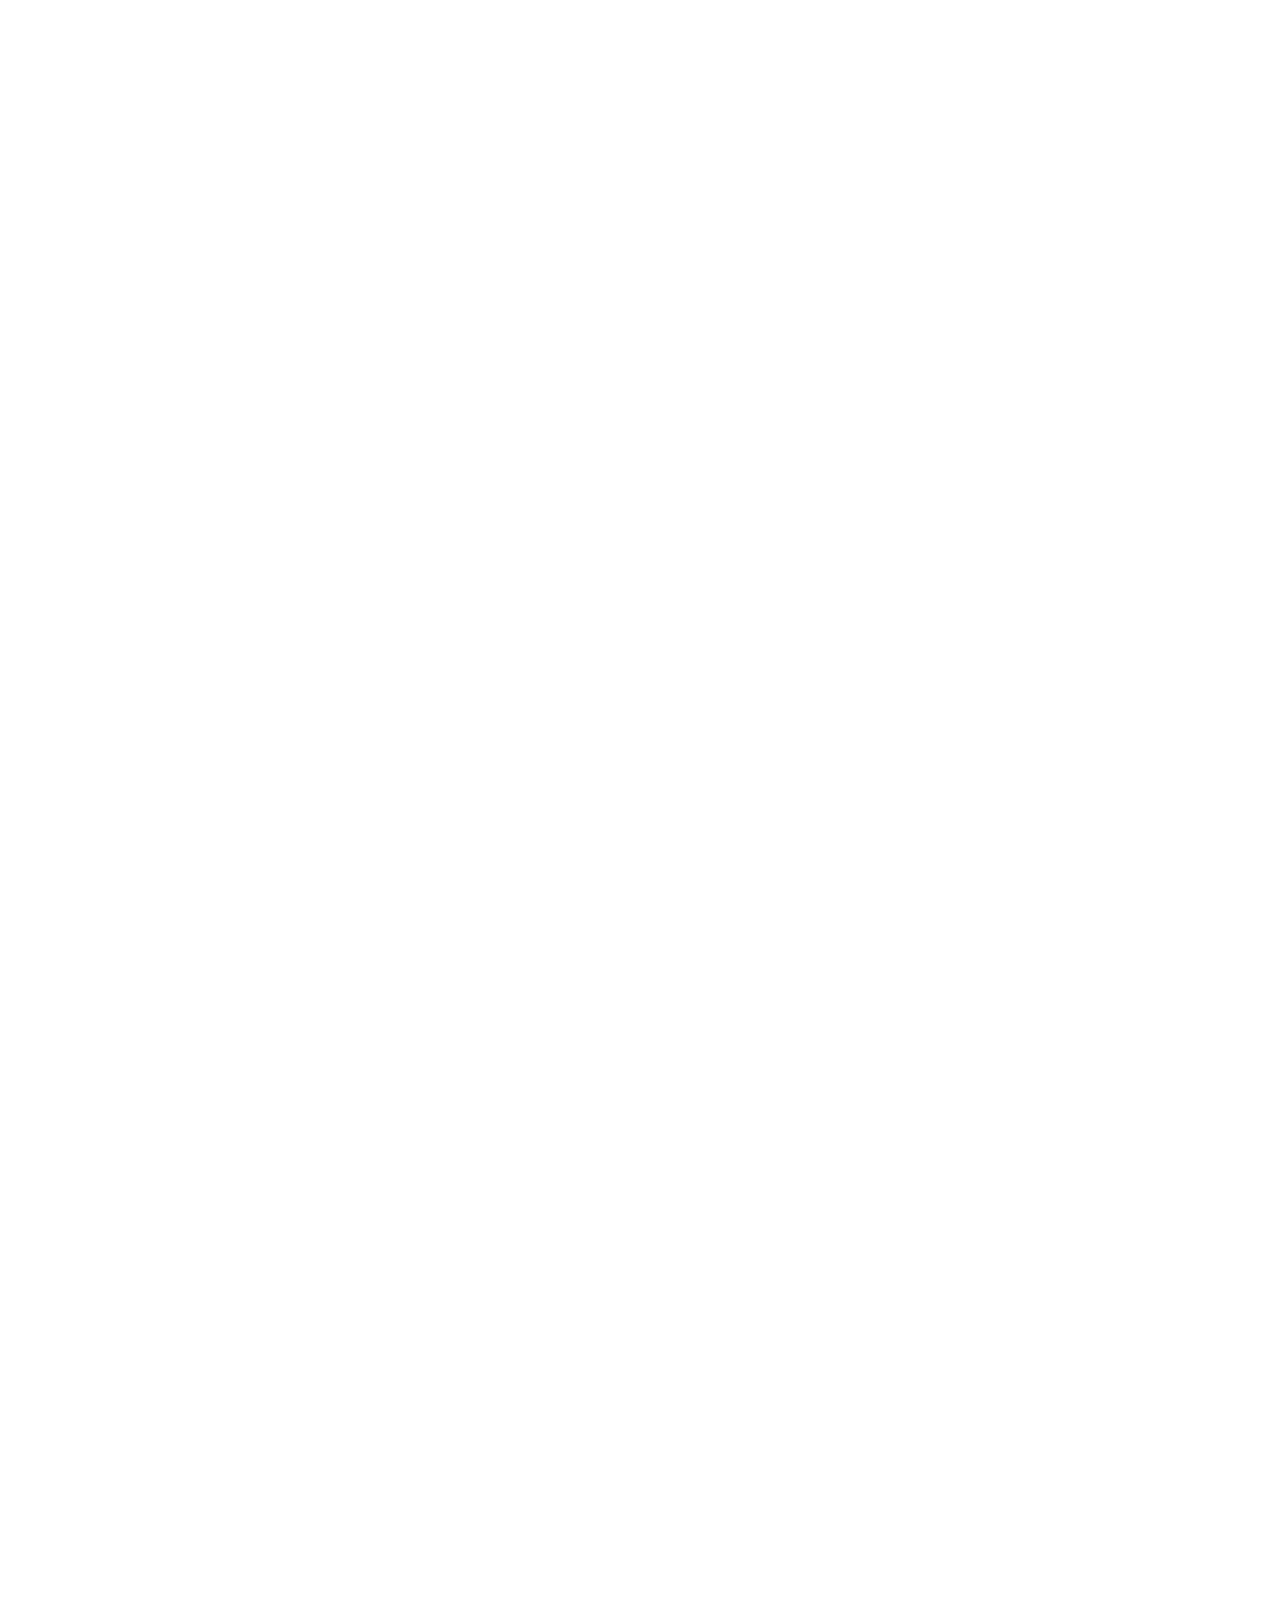
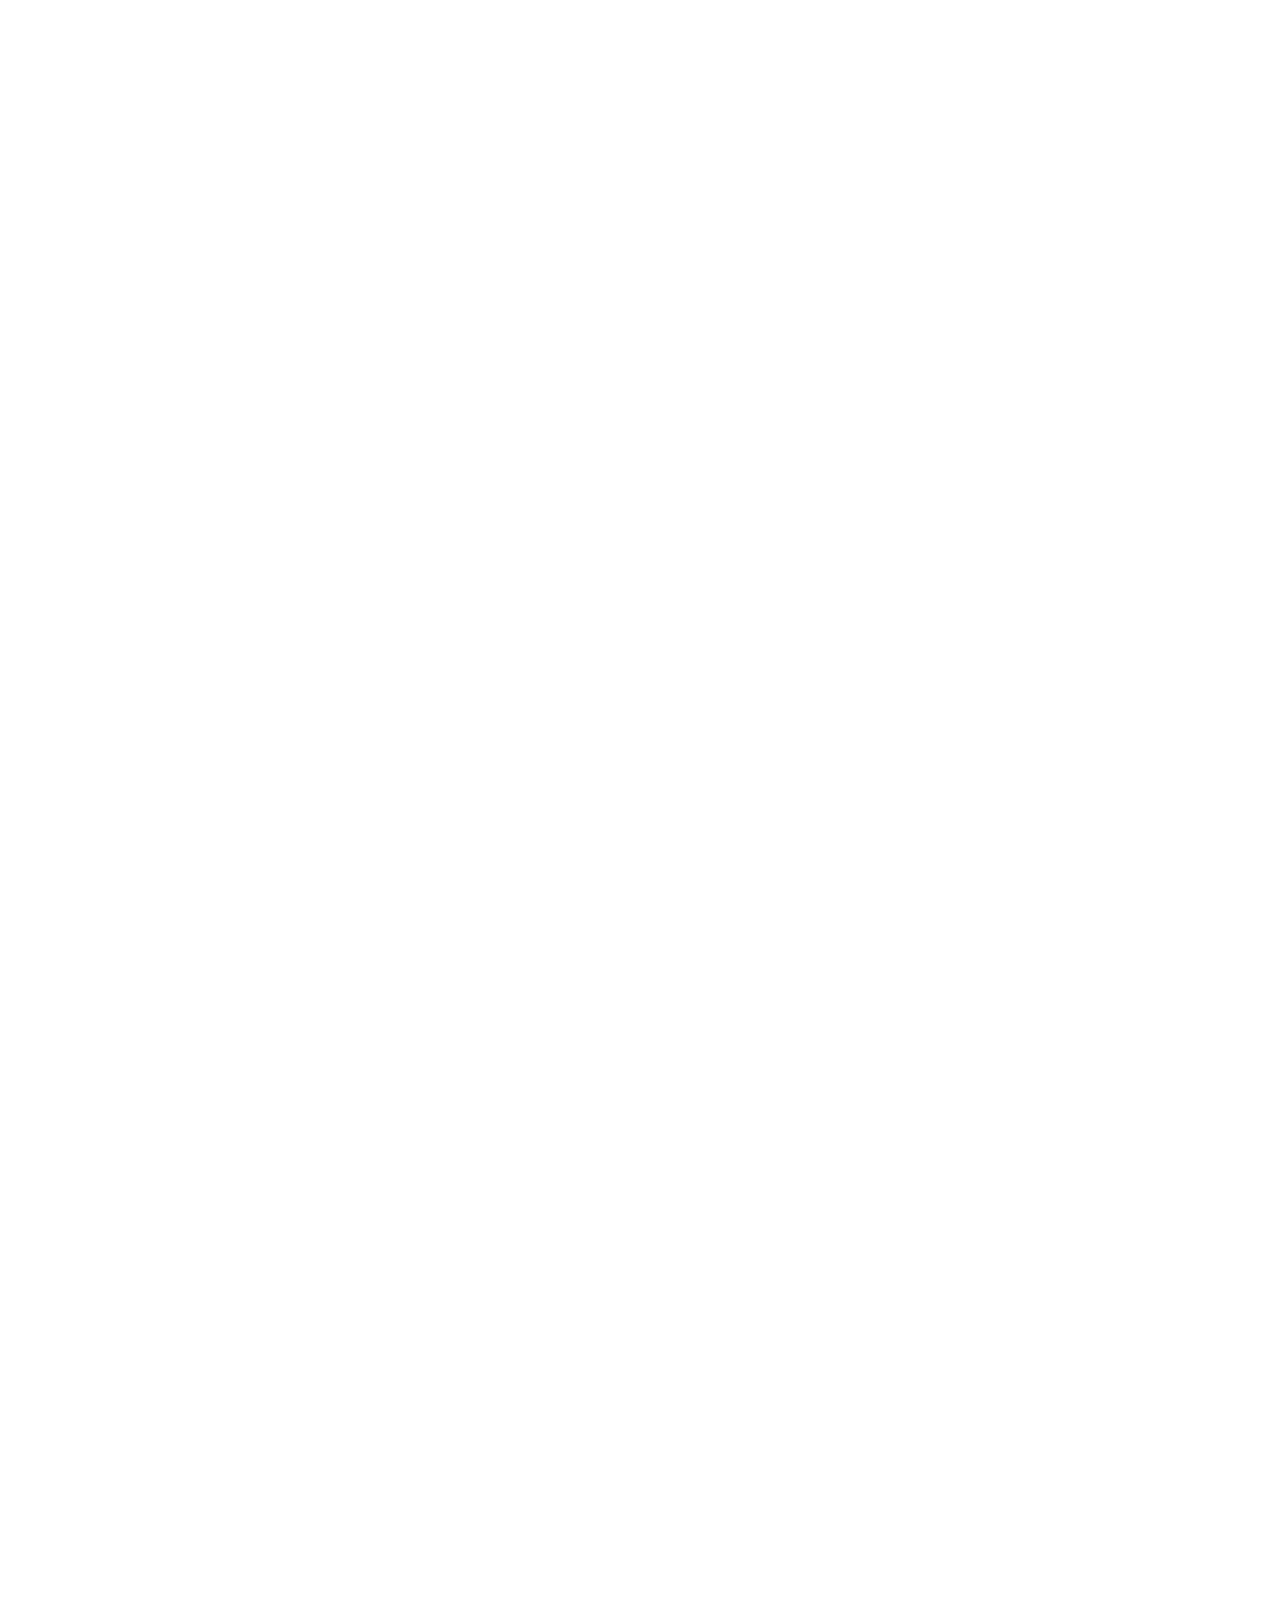
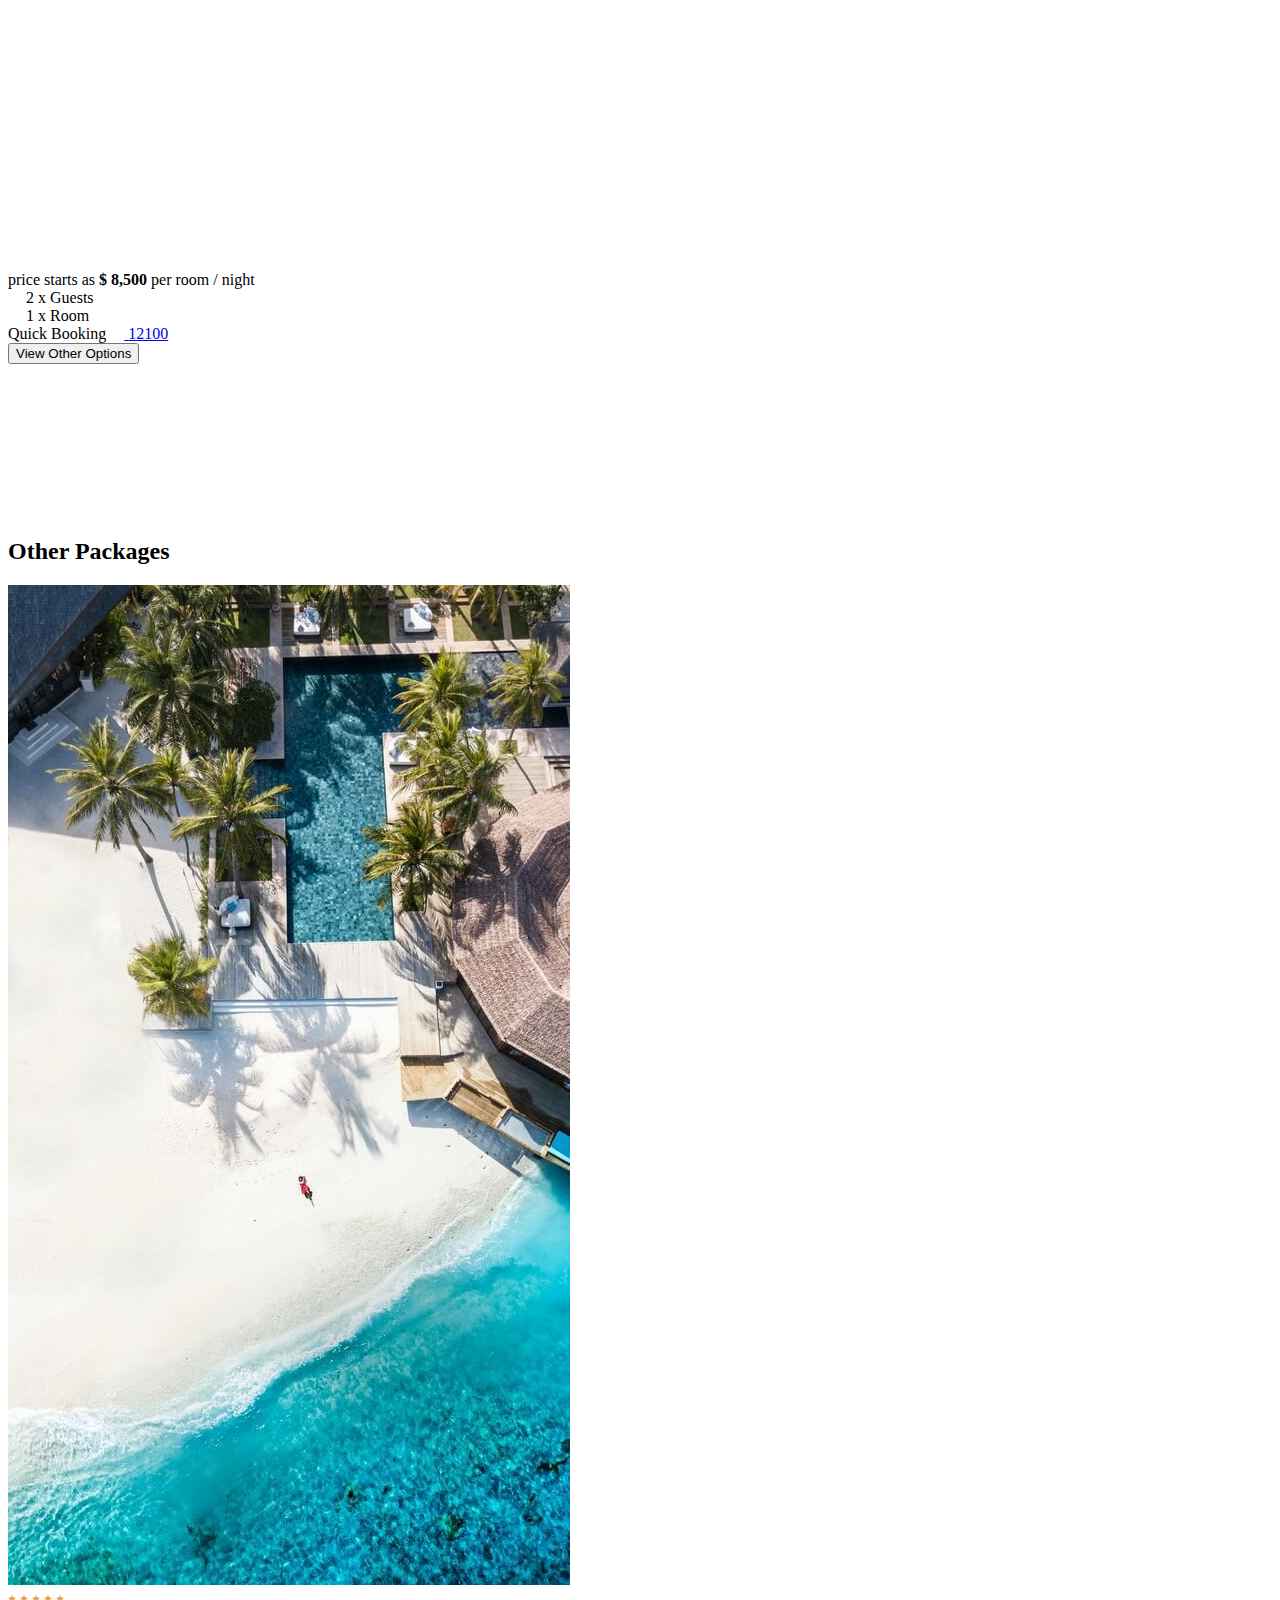
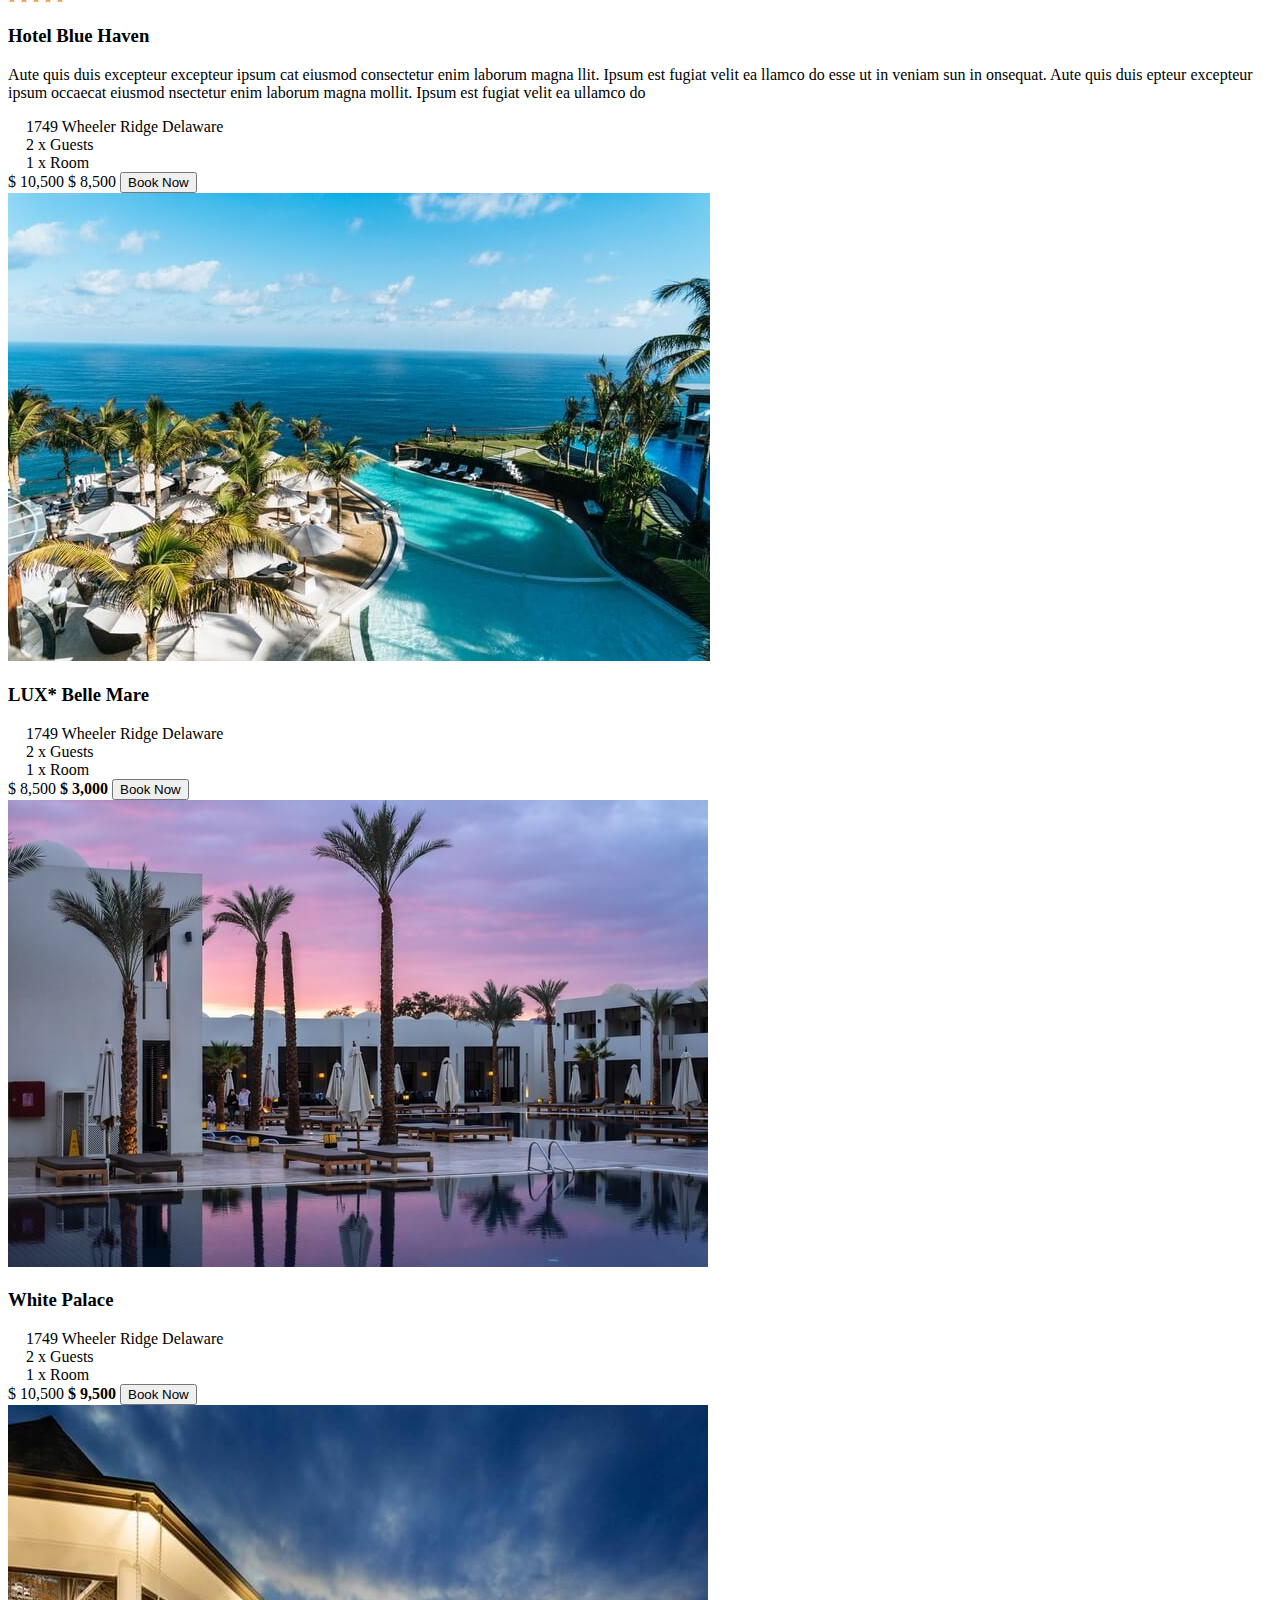
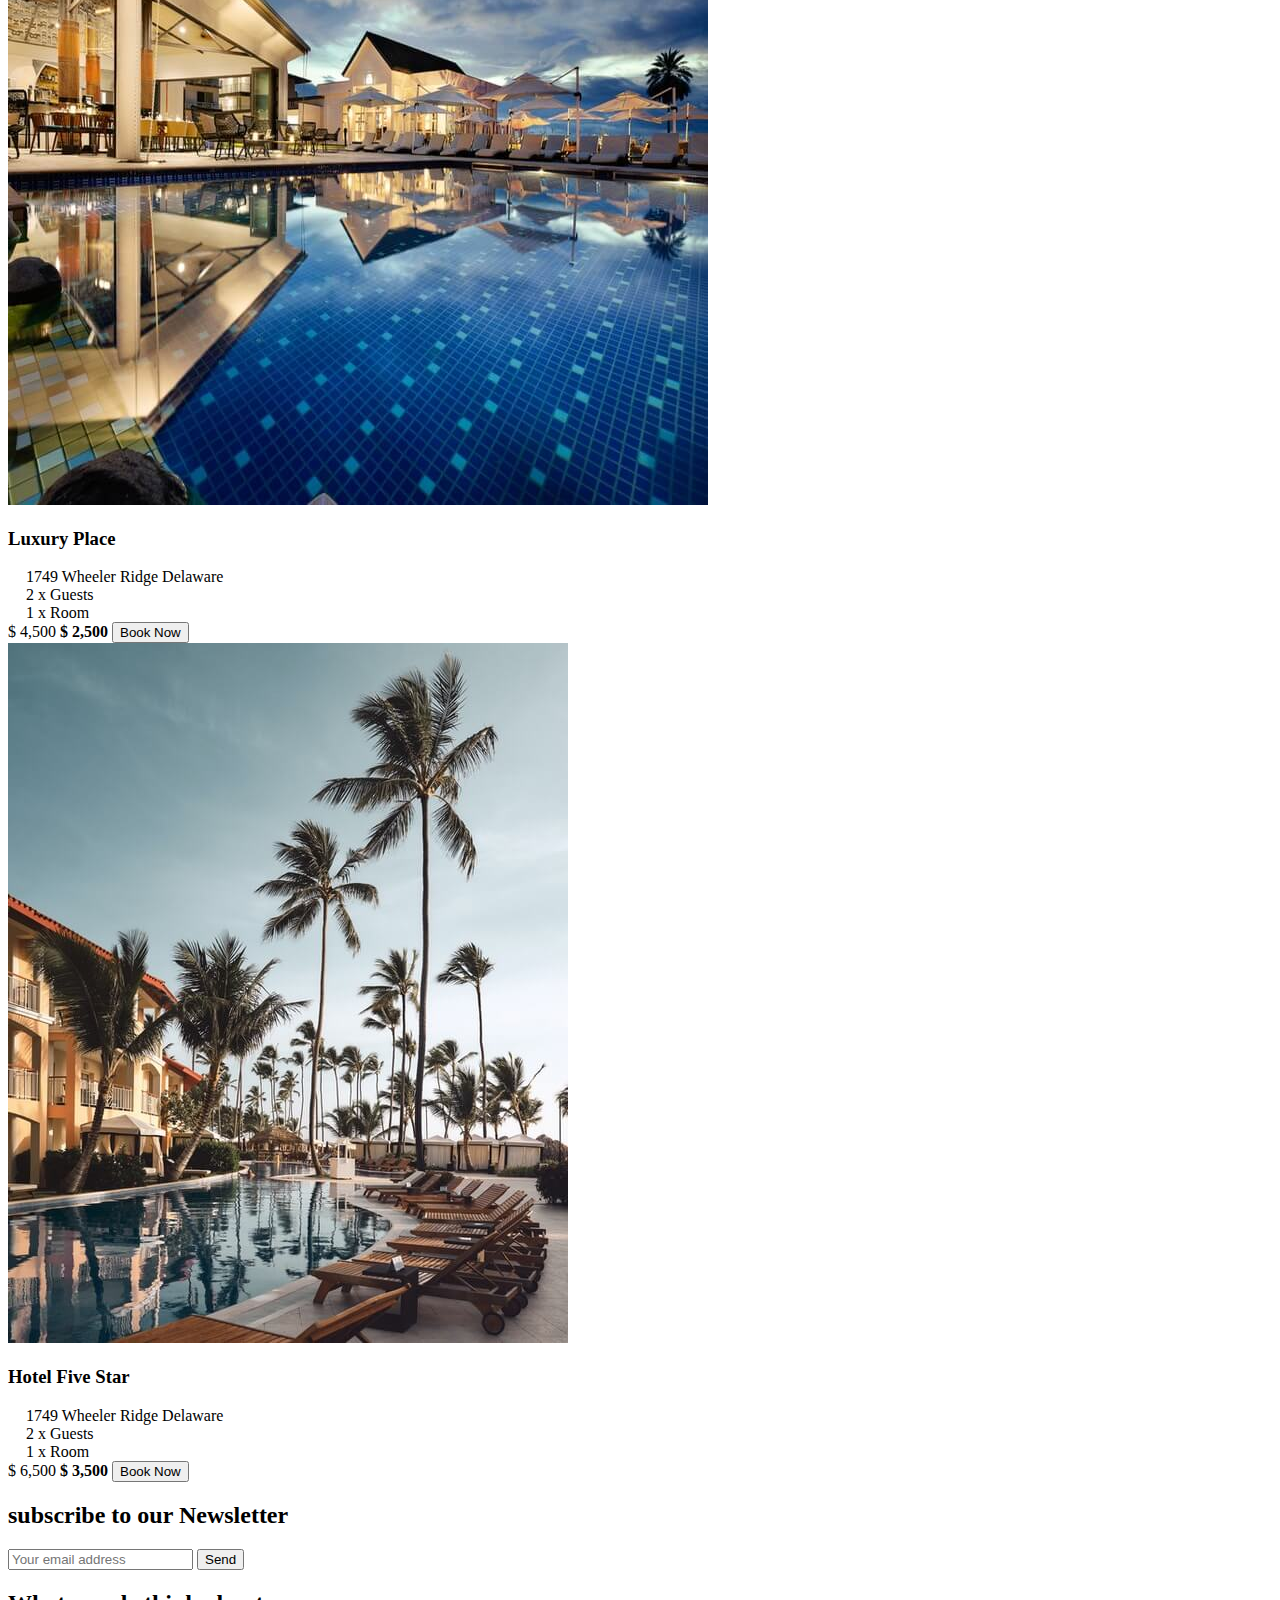
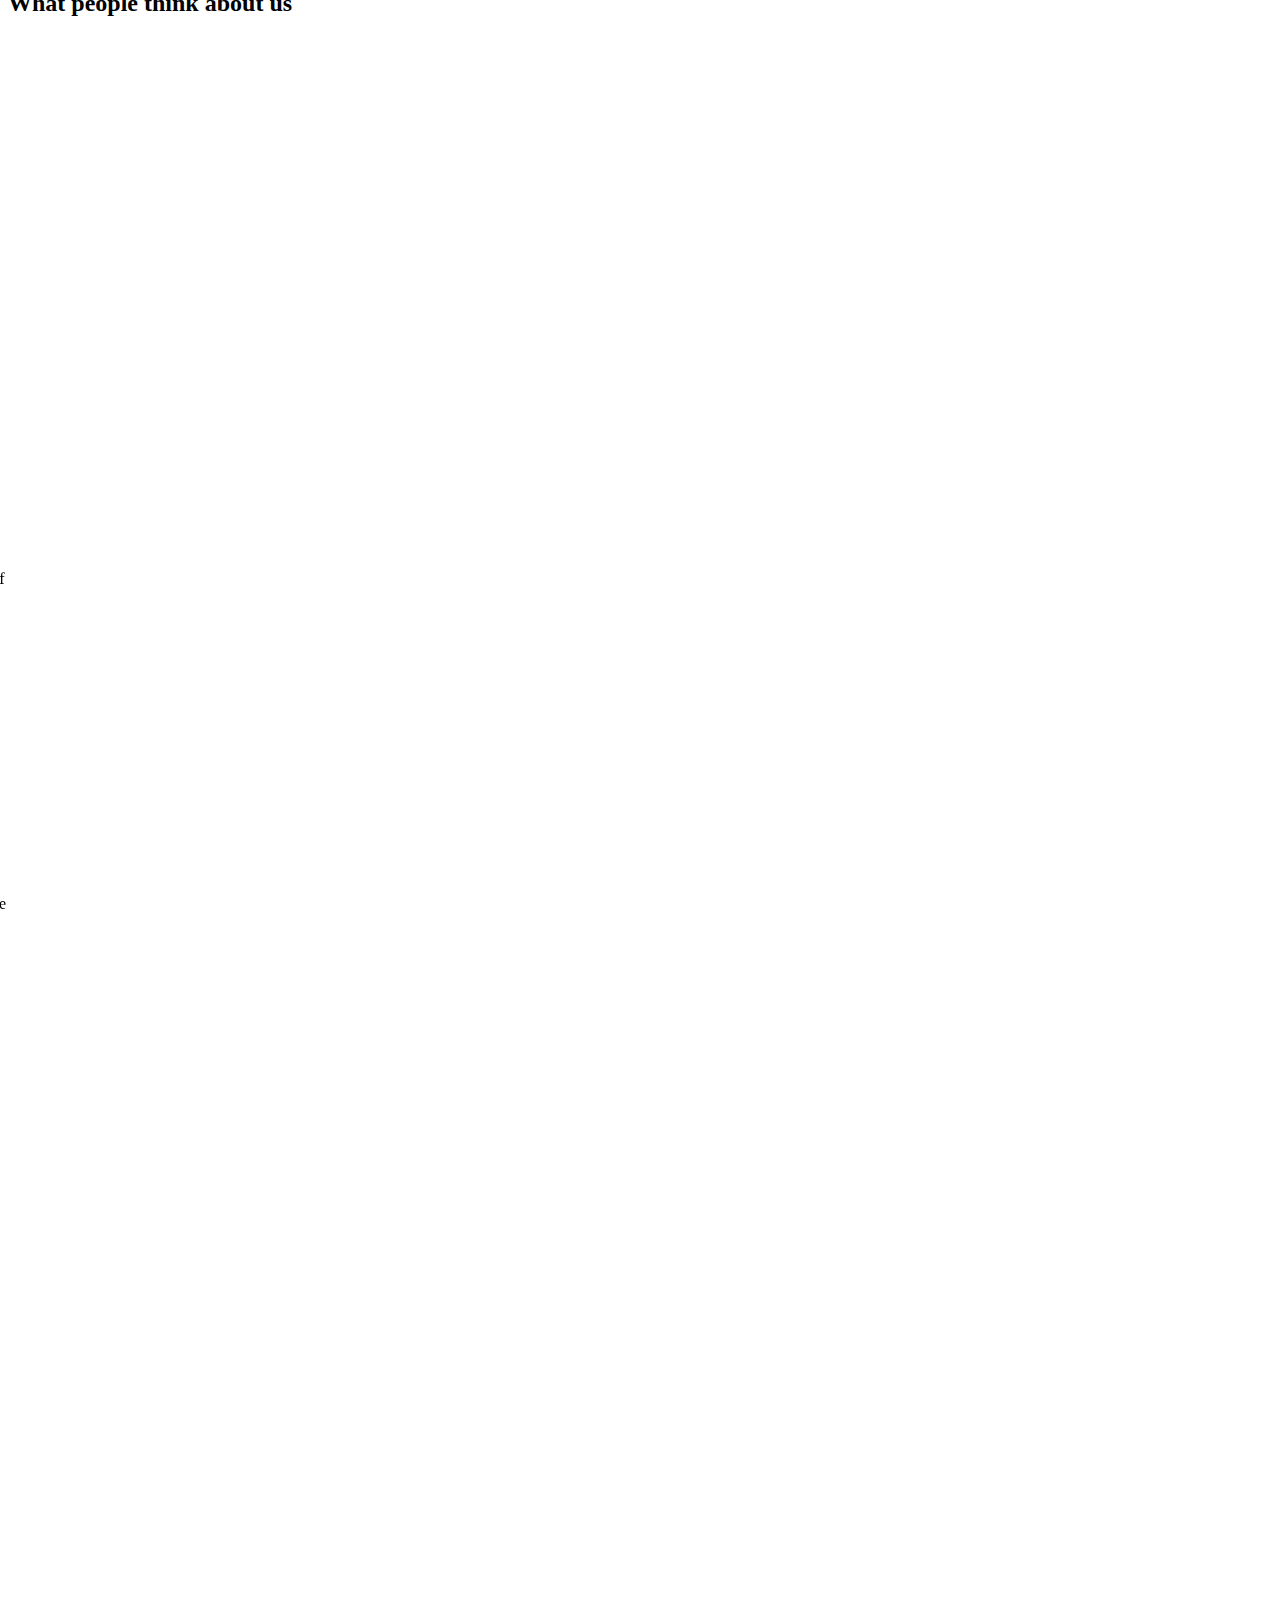
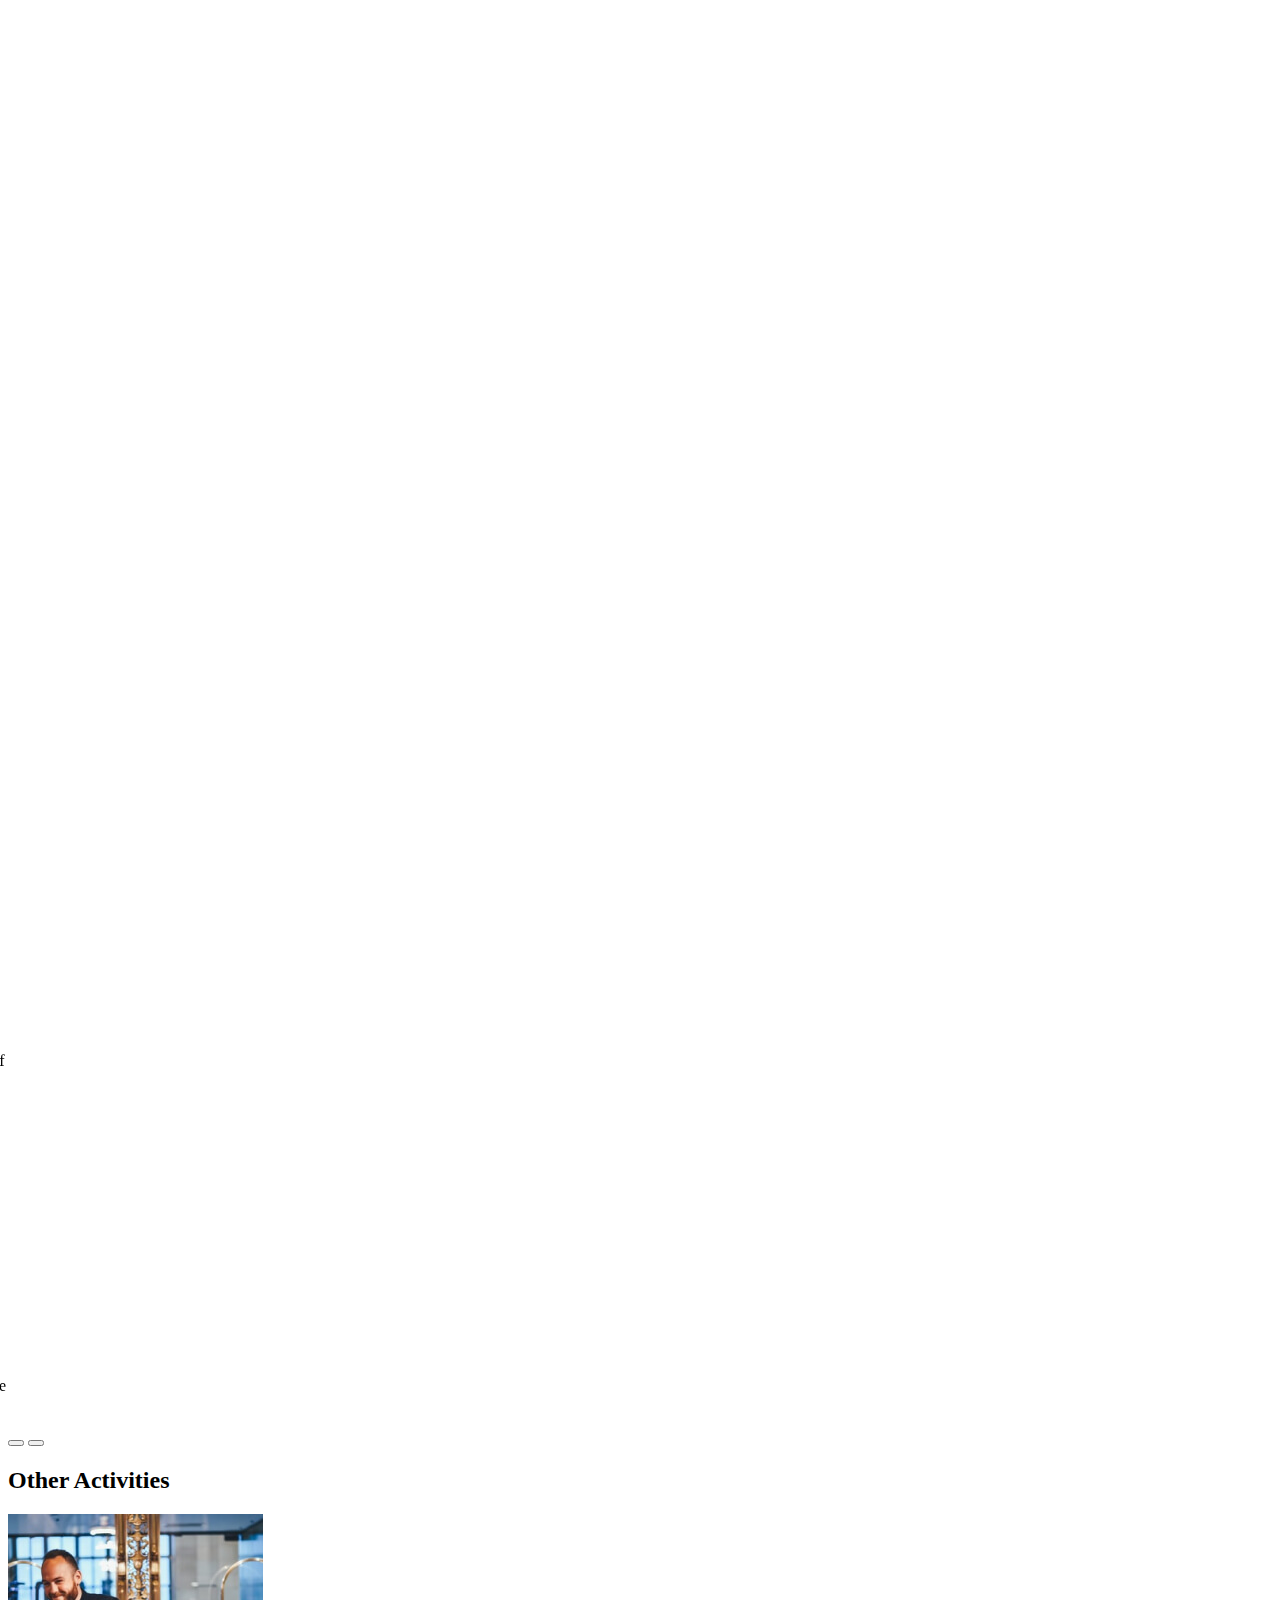
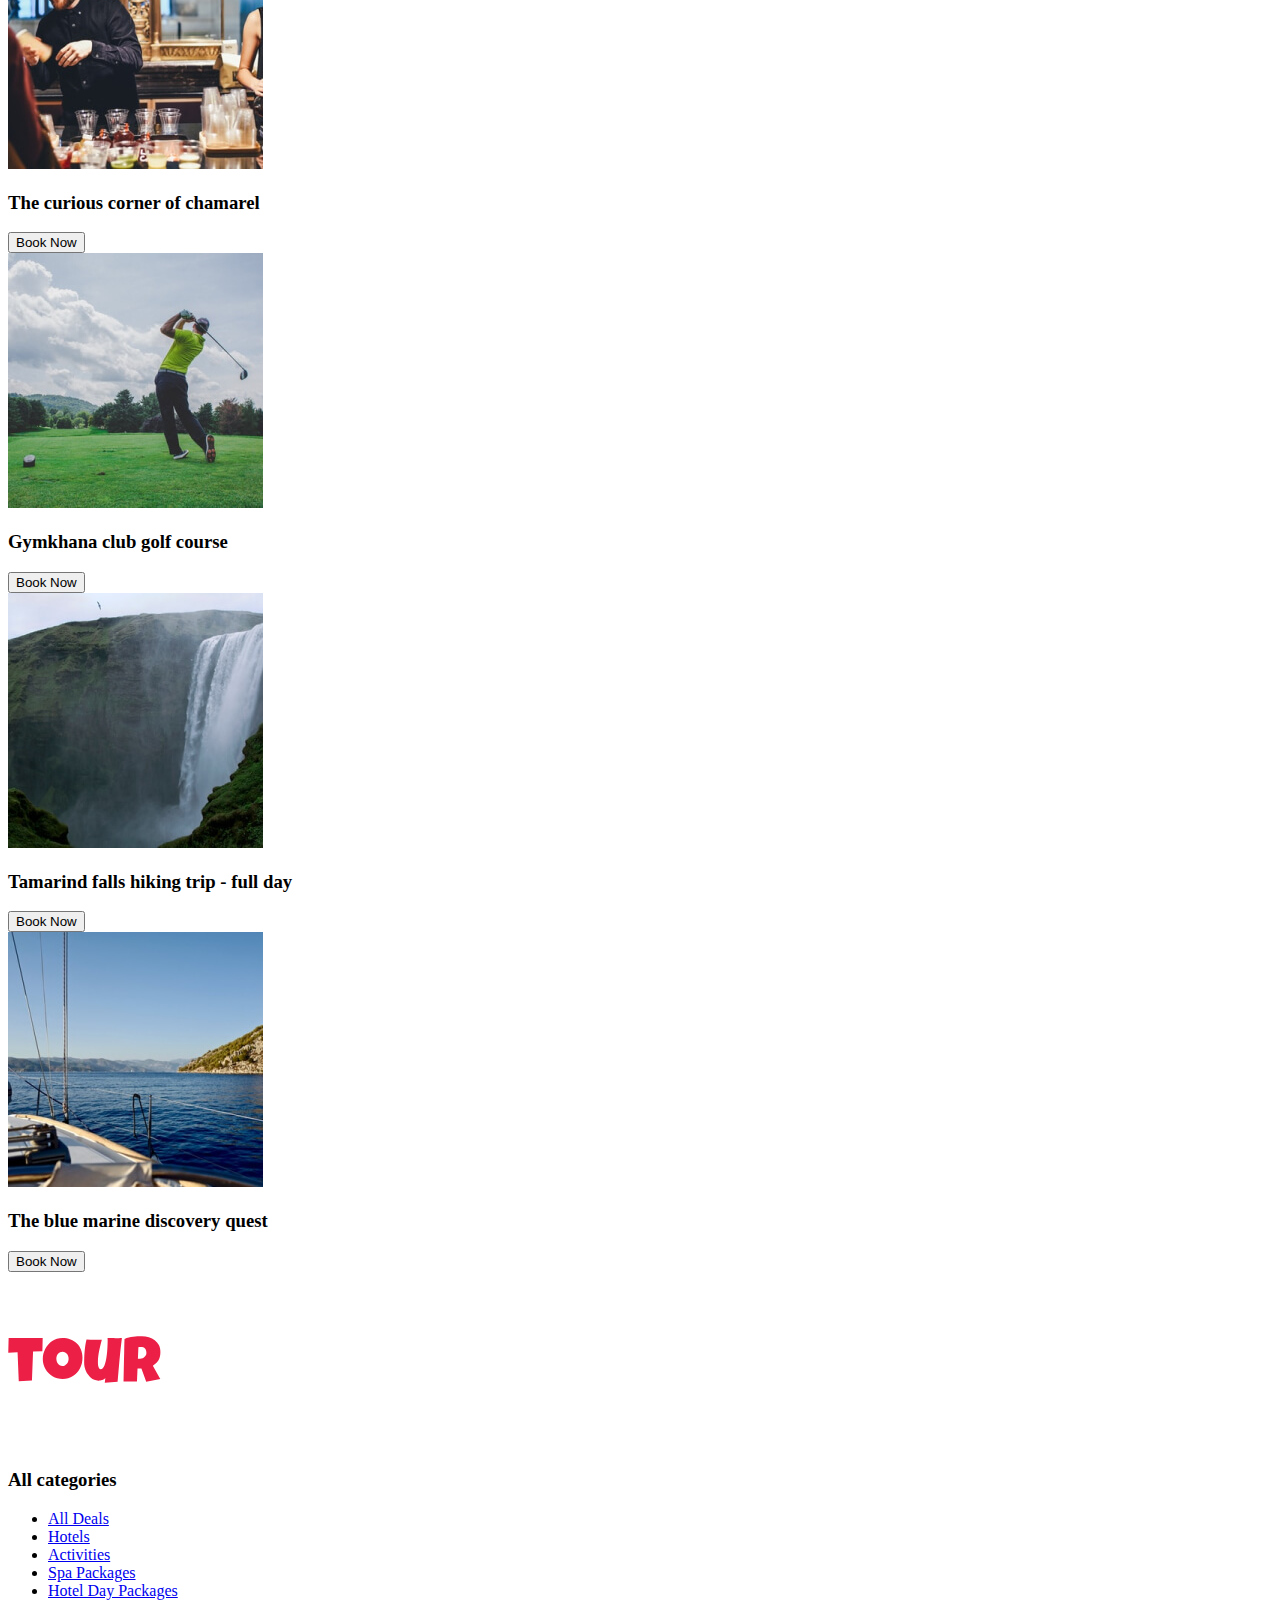
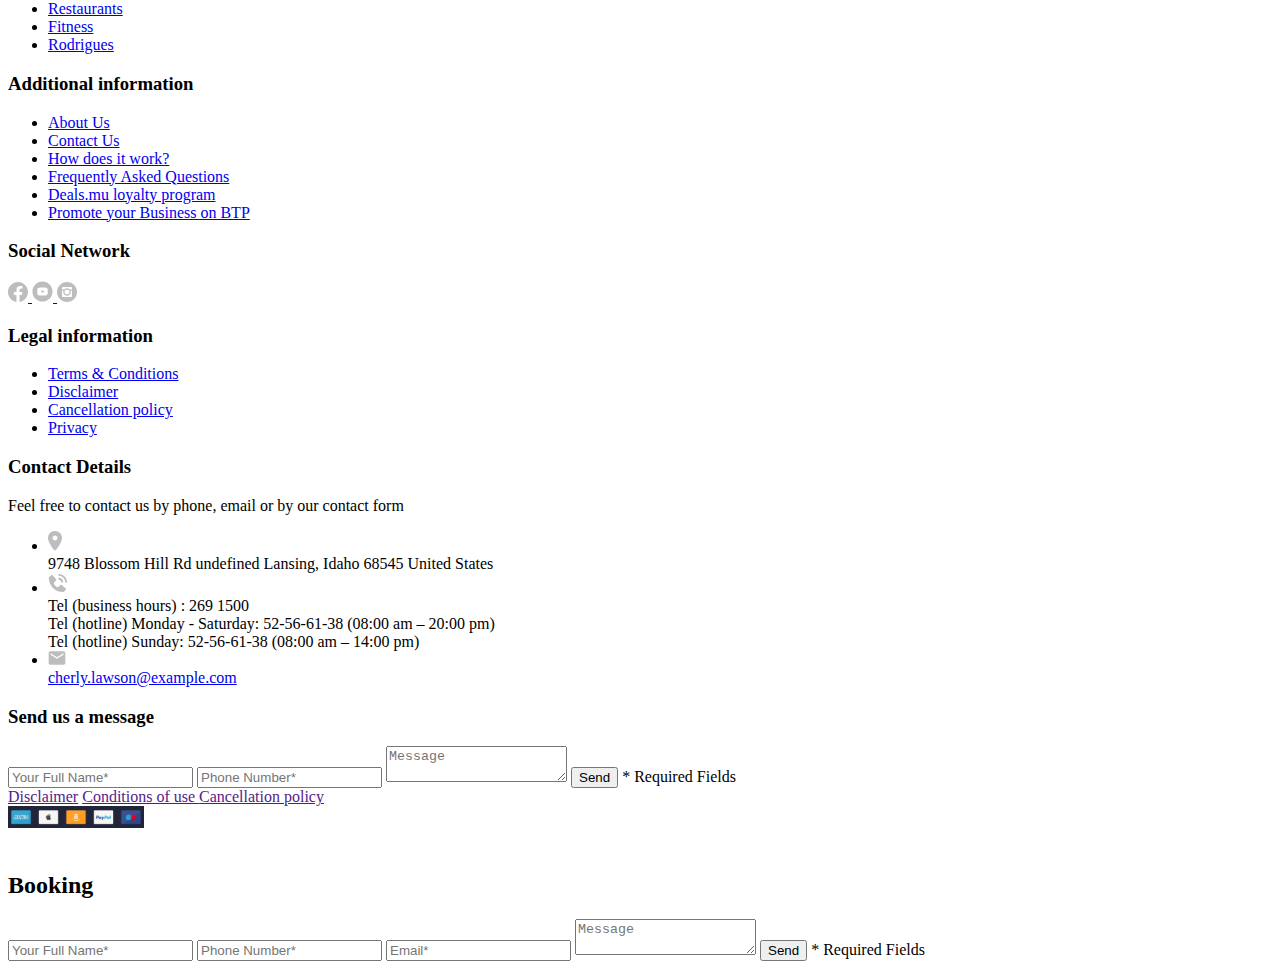
==== commit 11a67e27: "fix: preload changes" ====
--- a/index.html
+++ b/index.html
@@ -7,12 +7,17 @@
     <link rel="preconnect" href="https://fonts.gstatic.com" />
     <link
       href="https://fonts.googleapis.com/css2?family=Mulish:wght@300;400;600;700&family=Nunito:wght@400;600;700;800&display=swap"
-      rel="stylesheet"
+      rel="preload"
+      onload="this.rel='stylesheet'"
     />
-    <link rel="stylesheet" href="css/swiper-bundle.min.css" />
-    <link rel="stylesheet" href="css/reset.css" />
-    <link rel="stylesheet" href="css/aos.css" />
-    <link rel="stylesheet" href="css/style.css" />
+    <link
+      rel="preload"
+      href="css/swiper-bundle.min.css"
+      onload="this.rel='stylesheet'"
+    />
+    <link rel="preload" href="css/reset.css" onload="this.rel='stylesheet'" />
+    <link rel="preload" href="css/aos.css" onload="this.rel='stylesheet'" />
+    <link rel="preload" href="css/style.css" onload="this.rel='stylesheet'" />
     <title>Best Tour Plan - Hotel Booking</title>
   </head>
   <body>
@@ -31,7 +36,8 @@
             <form
               action="#"
               class="search navbar__search navbar__search--hidden"
-							data-aos="fade-right" data-aos-delay="200"
+              data-aos="fade-right"
+              data-aos-delay="200"
             >
               <input
                 type="text"
@@ -43,7 +49,12 @@
               </button>
             </form>
 
-            <a href="#" class="user navbar__user navbar__user--hidden" data-aos="fade-right" data-aos-delay="300">
+            <a
+              href="#"
+              class="user navbar__user navbar__user--hidden"
+              data-aos="fade-right"
+              data-aos-delay="300"
+            >
               <img
                 src="img/header/avatar.jpg"
                 alt="Avatar: Kasper"
@@ -52,7 +63,11 @@
               <span class="user__name">Kasper</span>
             </a>
             <!-- /.user -->
-            <button class="menu-button navbar-top__menu-button" data-aos="fade-left" data-aos-delay="100">
+            <button
+              class="menu-button navbar-top__menu-button"
+              data-aos="fade-left"
+              data-aos-delay="100"
+            >
               <span class="menu-button__line menu-button--top--line"></span>
               <span class="menu-button__line menu-button--middle--line"></span>
               <span class="menu-button__line menu-button--bottom--line"></span>
@@ -66,7 +81,11 @@
         <div class="navbar-bottom">
           <div class="container">
             <ul class="navbar-menu">
-              <li class="navbar-menu__item navbar__user--visible" data-aos="fade-up" data-aos-delay="50">
+              <li
+                class="navbar-menu__item navbar__user--visible"
+                data-aos="fade-up"
+                data-aos-delay="50"
+              >
                 <a href="#" class="user navbar__user">
                   <img
                     src="img/header/avatar.jpg"
@@ -77,7 +96,11 @@
                 </a>
                 <!-- /.user -->
               </li>
-              <li class="navbar-menu__item navbar__search--visible" data-aos="fade-up" data-aos-delay="100">
+              <li
+                class="navbar-menu__item navbar__search--visible"
+                data-aos="fade-up"
+                data-aos-delay="100"
+              >
                 <form
                   action="#"
                   class="search navbar__search navbar__search--visible"
@@ -92,25 +115,53 @@
                   </button>
                 </form>
               </li>
-              <li class="navbar-menu__item" data-aos="fade-up" data-aos-delay="150">
+              <li
+                class="navbar-menu__item"
+                data-aos="fade-up"
+                data-aos-delay="150"
+              >
                 <a href="#" class="navbar-menu__link">All Deals</a>
               </li>
-              <li class="navbar-menu__item" data-aos="fade-up" data-aos-delay="200">
+              <li
+                class="navbar-menu__item"
+                data-aos="fade-up"
+                data-aos-delay="200"
+              >
                 <a href="#" class="navbar-menu__link">Hotels</a>
               </li>
-              <li class="navbar-menu__item" data-aos="fade-up" data-aos-delay="250">
+              <li
+                class="navbar-menu__item"
+                data-aos="fade-up"
+                data-aos-delay="250"
+              >
                 <a href="#" class="navbar-menu__link">Activities</a>
               </li>
-              <li class="navbar-menu__item" data-aos="fade-up" data-aos-delay="300">
+              <li
+                class="navbar-menu__item"
+                data-aos="fade-up"
+                data-aos-delay="300"
+              >
                 <a href="#" class="navbar-menu__link">Hotel Day Packages</a>
               </li>
-              <li class="navbar-menu__item" data-aos="fade-up" data-aos-delay="350">
+              <li
+                class="navbar-menu__item"
+                data-aos="fade-up"
+                data-aos-delay="350"
+              >
                 <a href="#" class="navbar-menu__link">Restaurants</a>
               </li>
-              <li class="navbar-menu__item" data-aos="fade-up" data-aos-delay="400">
+              <li
+                class="navbar-menu__item"
+                data-aos="fade-up"
+                data-aos-delay="400"
+              >
                 <a href="#" class="navbar-menu__link">Events</a>
               </li>
-              <li class="navbar-menu__item" data-aos="fade-up" data-aos-delay="450">
+              <li
+                class="navbar-menu__item"
+                data-aos="fade-up"
+                data-aos-delay="450"
+              >
                 <a href="#" class="navbar-menu__link">Rodrigues</a>
               </li>
             </ul>
@@ -124,13 +175,25 @@
       <nav class="breadcrumb">
         <div class="container">
           <ul class="breadcrumb-list">
-            <li class="breadcrumb-list__item" data-aos="fade-right" data-aos-delay="50">
+            <li
+              class="breadcrumb-list__item"
+              data-aos="fade-right"
+              data-aos-delay="50"
+            >
               <a href="#" class="breadcrumb-list__link">Home</a>
             </li>
-            <li class="breadcrumb-list__item" data-aos="fade-right" data-aos-delay="100">
+            <li
+              class="breadcrumb-list__item"
+              data-aos="fade-right"
+              data-aos-delay="100"
+            >
               <a href="#" class="breadcrumb-list__link">Flash Offers</a>
             </li>
-            <li class="breadcrumb-list__item" data-aos="fade-right" data-aos-delay="150">
+            <li
+              class="breadcrumb-list__item"
+              data-aos="fade-right"
+              data-aos-delay="150"
+            >
               Grand Hilton Hotel
             </li>
           </ul>
@@ -168,7 +231,11 @@
           </div>
           <!-- /.hotel-info -->
           <div class="hotel-grid">
-            <div class="swiper-container hotel-slider hotel__slider" data-aos="fade-right" data-aos-delay="150">
+            <div
+              class="swiper-container hotel-slider hotel__slider"
+              data-aos="fade-right"
+              data-aos-delay="150"
+            >
               <!-- Additional required wrapper -->
               <div class="swiper-wrapper">
                 <!-- Slides -->
@@ -334,7 +401,11 @@
             </div>
             <!-- /.packages-first -->
 
-            <div class="packages-item packages-item__1" data-aos="fade-up" data-aos-delay="200">
+            <div
+              class="packages-item packages-item__1"
+              data-aos="fade-up"
+              data-aos-delay="200"
+            >
               <img
                 src="img/packages/image-2.jpg"
                 alt="LUX* Belle Mare"
@@ -381,7 +452,11 @@
               </div>
             </div>
             <!-- /.packages-item -->
-            <div class="packages-item packages-item__2" data-aos="fade-up" data-aos-delay="100">
+            <div
+              class="packages-item packages-item__2"
+              data-aos="fade-up"
+              data-aos-delay="100"
+            >
               <img
                 src="img/packages/image-3.jpg"
                 alt="White Palace"
@@ -428,7 +503,11 @@
               </div>
             </div>
             <!-- /.packages-item -->
-            <div class="packages-item packages-item__3" data-aos="fade-up" data-aos-delay="200">
+            <div
+              class="packages-item packages-item__3"
+              data-aos="fade-up"
+              data-aos-delay="200"
+            >
               <img
                 src="img/packages/image-4.jpg"
                 alt="Luxury Place"
@@ -475,7 +554,11 @@
               </div>
             </div>
             <!-- /.packages-item -->
-            <div class="packages-item packages-item__4" data-aos="fade-up" data-aos-delay="300">
+            <div
+              class="packages-item packages-item__4"
+              data-aos="fade-up"
+              data-aos-delay="300"
+            >
               <img
                 src="img/packages/image-5.jpg"
                 alt="Hotel Five Star"
@@ -530,7 +613,11 @@
 
       <section class="newsletter">
         <div class="newsletter-wrapper">
-          <h2 class="newsletter-title" data-aos="fade-right" data-aos-delay="100">
+          <h2
+            class="newsletter-title"
+            data-aos="fade-right"
+            data-aos-delay="100"
+          >
             subscribe to our
             <strong class="newsletter-title__strong">Newsletter</strong>
           </h2>
@@ -538,7 +625,8 @@
             action="send.php"
             method="POST"
             class="subscribe newsletter__subscribe"
-						data-aos="fade-left" data-aos-delay="200"
+            data-aos="fade-left"
+            data-aos-delay="200"
           >
             <input
               type="email"
@@ -560,7 +648,11 @@
           <h2 class="reviews-title" data-aos="fade-right" data-aos-delay="150">
             What people think about us
           </h2>
-          <div class="swiper-container reviews-slider reviews__slider" data-aos="fade-right" data-aos-delay="150">
+          <div
+            class="swiper-container reviews-slider reviews__slider"
+            data-aos="fade-right"
+            data-aos-delay="150"
+          >
             <div class="swiper-wrapper">
               <div class="swiper-slide">
                 <div class="reviews-slider__item">
@@ -790,9 +882,14 @@
               src="img/footer/vartical-logo.svg"
               alt="Best Tour Plan"
               class="footer__logo"
-							data-aos="fade-right" data-aos-delay="100"
+              data-aos="fade-right"
+              data-aos-delay="100"
             />
-            <div class="footer__list footer__categories" data-aos="fade-right" data-aos-delay="200">
+            <div
+              class="footer__list footer__categories"
+              data-aos="fade-right"
+              data-aos-delay="200"
+            >
               <h3 class="footer__title">All categories</h3>
               <ul class="footer__ul">
                 <li class="footer__item">
@@ -822,7 +919,11 @@
               </ul>
             </div>
             <!-- /.footer__list -->
-            <div class="footer__list footer__additional" data-aos="fade-right" data-aos-delay="300">
+            <div
+              class="footer__list footer__additional"
+              data-aos="fade-right"
+              data-aos-delay="300"
+            >
               <h3 class="footer__title">Additional information</h3>
               <ul class="footer__ul">
                 <li class="footer__item">
@@ -850,7 +951,11 @@
               </ul>
             </div>
             <!-- /.footer__list -->
-            <div class="footer__social-network" data-aos="fade-up" data-aos-delay="150">
+            <div
+              class="footer__social-network"
+              data-aos="fade-up"
+              data-aos-delay="150"
+            >
               <h3 class="footer__title">Social Network</h3>
               <div class="footer__social-links">
                 <a href="#" class="footer__link">
@@ -866,7 +971,11 @@
               <!-- /.footer__social-links -->
             </div>
             <!-- /.footer__social-network -->
-            <div class="footer__list footer__legal" data-aos="fade-right" data-aos-delay="400">
+            <div
+              class="footer__list footer__legal"
+              data-aos="fade-right"
+              data-aos-delay="400"
+            >
               <h3 class="footer__title">Legal information</h3>
               <ul class="footer__ul">
                 <li class="footer__item">
@@ -884,7 +993,11 @@
               </ul>
             </div>
             <!-- /.footer__list -->
-            <div class="footer__contact-details" data-aos="fade-right" data-aos-delay="100">
+            <div
+              class="footer__contact-details"
+              data-aos="fade-right"
+              data-aos-delay="100"
+            >
               <h3 class="footer__title footer__title--mb-3">Contact Details</h3>
               <p class="footer__text">
                 Feel free to contact us by phone, email or by our contact form
@@ -939,7 +1052,11 @@
               </ul>
             </div>
             <!-- /.footer__contact-details -->
-            <div class="footer__contact-form" data-aos="fade-right" data-aos-delay="200">
+            <div
+              class="footer__contact-form"
+              data-aos="fade-right"
+              data-aos-delay="200"
+            >
               <h3 class="footer__title footer__title--mb-3">
                 Send us a message
               </h3>
@@ -972,7 +1089,12 @@
             <!-- /.footer__contact-form -->
           </div>
 
-          <div class="footer__copyright" data-aos="fade-right" data-aos-offset="50" data-aos-delay="200">
+          <div
+            class="footer__copyright"
+            data-aos="fade-right"
+            data-aos-offset="50"
+            data-aos-delay="200"
+          >
             <div class="container">
               <div class="footer__copyright-wrapper">
                 <div class="footer__copyright-links">
--- a/css/style.css
+++ b/css/style.css
@@ -1,7 +1,7 @@
 body {
-  font-family: "Mulish", sans-serif;
+  font-family: 'Mulish', sans-serif;
   color: #333333;
-  background: #F5FAFE;
+  background: #f5fafe;
 }
 
 .container {
@@ -28,7 +28,7 @@
   font-size: 12px;
   line-height: 15px;
   padding: 18px 65px;
-  background: #EC1F46;
+  background: #ec1f46;
   color: #ffffff;
   border-radius: 4px;
 }
@@ -41,11 +41,11 @@
   display: -ms-flexbox;
   display: flex;
   -webkit-box-align: center;
-      -ms-flex-align: center;
-          align-items: center;
+  -ms-flex-align: center;
+  align-items: center;
   -webkit-box-pack: justify;
-      -ms-flex-pack: justify;
-          justify-content: space-between;
+  -ms-flex-pack: justify;
+  justify-content: space-between;
   padding: 40px 0;
 }
 .navbar-top__menu-button {
@@ -56,7 +56,7 @@
   margin-left: 108px;
 }
 .navbar-bottom {
-  background-color: #0A223D;
+  background-color: #0a223d;
 }
 .navbar-menu {
   padding: 31px 0;
@@ -64,11 +64,11 @@
   display: -ms-flexbox;
   display: flex;
   -webkit-box-pack: justify;
-      -ms-flex-pack: justify;
-          justify-content: space-between;
+  -ms-flex-pack: justify;
+  justify-content: space-between;
   -webkit-box-align: center;
-      -ms-flex-align: center;
-          align-items: center;
+  -ms-flex-align: center;
+  align-items: center;
 }
 .navbar-menu__link {
   color: #ffffff;
@@ -94,7 +94,7 @@
 .search__input {
   width: 350px;
   height: 100%;
-  background: #F5FAFE;
+  background: #f5fafe;
   border: none;
   padding-left: 23px;
   padding-right: 76px;
@@ -109,7 +109,7 @@
   top: 0;
   width: 65px;
   height: 40px;
-  background: #EC1F46;
+  background: #ec1f46;
   border-radius: 0px 6px 6px 0px;
 }
 
@@ -118,8 +118,8 @@
   display: -ms-flexbox;
   display: flex;
   -webkit-box-align: center;
-      -ms-flex-align: center;
-          align-items: center;
+  -ms-flex-align: center;
+  align-items: center;
   text-decoration: none;
   color: #333333;
 }
@@ -127,7 +127,7 @@
   width: 40px;
   height: 40px;
   -o-object-fit: cover;
-     object-fit: cover;
+  object-fit: cover;
   border-radius: 50%;
 }
 .user__name {
@@ -160,7 +160,7 @@
   color: #333333;
 }
 .breadcrumb-list__link::after {
-  content: " /";
+  content: ' /';
   margin-right: 4px;
 }
 
@@ -172,10 +172,10 @@
   display: -ms-flexbox;
   display: flex;
   -ms-flex-wrap: wrap;
-      flex-wrap: wrap;
+  flex-wrap: wrap;
   -webkit-box-align: center;
-      -ms-flex-align: center;
-          align-items: center;
+  -ms-flex-align: center;
+  align-items: center;
   margin-bottom: -1px;
 }
 .hotel-name {
@@ -192,11 +192,11 @@
   display: -ms-flexbox;
   display: flex;
   -webkit-box-align: center;
-      -ms-flex-align: center;
-          align-items: center;
+  -ms-flex-align: center;
+  align-items: center;
   -webkit-box-pack: justify;
-      -ms-flex-pack: justify;
-          justify-content: space-between;
+  -ms-flex-pack: justify;
+  justify-content: space-between;
   padding-bottom: 20px;
 }
 .hotel-info__name {
@@ -205,7 +205,7 @@
 }
 .hotel-info__offer {
   -ms-flex-item-align: end;
-      align-self: flex-end;
+  align-self: flex-end;
   margin-bottom: 5px;
 }
 .hotel-grid {
@@ -213,8 +213,8 @@
   display: -ms-flexbox;
   display: flex;
   -webkit-box-pack: justify;
-      -ms-flex-pack: justify;
-          justify-content: space-between;
+  -ms-flex-pack: justify;
+  justify-content: space-between;
 }
 .hotel-body {
   display: -webkit-box;
@@ -222,11 +222,11 @@
   display: flex;
   -webkit-box-orient: vertical;
   -webkit-box-direction: normal;
-      -ms-flex-direction: column;
-          flex-direction: column;
+  -ms-flex-direction: column;
+  flex-direction: column;
   -webkit-box-pack: justify;
-      -ms-flex-pack: justify;
-          justify-content: space-between;
+  -ms-flex-pack: justify;
+  justify-content: space-between;
 }
 .hotel-slider {
   width: 728px;
@@ -237,18 +237,18 @@
   position: absolute;
   top: 50%;
   -webkit-transform: translateY(-50%);
-          transform: translateY(-50%);
+  transform: translateY(-50%);
   width: 30px;
   height: 30px;
   z-index: 99;
   background-size: 10px;
 }
 .hotel-slider__button-prev {
-  background: url("../img/hotel/arrow-prev.svg") center no-repeat;
+  background: url('../img/hotel/arrow-prev.svg') center no-repeat;
   left: 16px;
 }
 .hotel-slider__button-next {
-  background: url("../img/hotel/arrow-next.svg") center no-repeat;
+  background: url('../img/hotel/arrow-next.svg') center no-repeat;
   right: 16px;
 }
 .hotel-slider__item {
@@ -259,14 +259,24 @@
   overflow: hidden;
 }
 .hotel-slider__item::before {
-  content: "";
+  content: '';
   position: absolute;
   width: 100%;
   height: 100%;
   top: 0;
   bottom: 0;
-  background: -webkit-gradient(linear, left top, left bottom, from(rgba(0, 122, 223, 0.48)), to(rgba(255, 255, 255, 0.128)));
-  background: linear-gradient(180deg, rgba(0, 122, 223, 0.48) 0%, rgba(255, 255, 255, 0.128) 100%);
+  background: -webkit-gradient(
+    linear,
+    left top,
+    left bottom,
+    from(rgba(0, 122, 223, 0.48)),
+    to(rgba(255, 255, 255, 0.128))
+  );
+  background: linear-gradient(
+    180deg,
+    rgba(0, 122, 223, 0.48) 0%,
+    rgba(255, 255, 255, 0.128) 100%
+  );
   z-index: 10;
 }
 .hotel-slider__item img {
@@ -276,7 +286,7 @@
 
 .stars {
   -ms-flex-preferred-size: 100%;
-      flex-basis: 100%;
+  flex-basis: 100%;
 }
 .stars img {
   margin-right: -1px;
@@ -286,7 +296,7 @@
   padding: 3px 9px;
   font-size: 10px;
   line-height: 13px;
-  background-color: #EC1F46;
+  background-color: #ec1f46;
   color: #ffffff;
   border-radius: 3px;
 }
@@ -294,23 +304,23 @@
 .rating {
   width: 65px;
   height: 45px;
-  background-color: #EC1F46;
+  background-color: #ec1f46;
   color: #ffffff;
   text-align: center;
   border-radius: 4px;
   -webkit-box-align: center;
-      -ms-flex-align: center;
-          align-items: center;
+  -ms-flex-align: center;
+  align-items: center;
   display: -webkit-box;
   display: -ms-flexbox;
   display: flex;
   -webkit-box-orient: vertical;
   -webkit-box-direction: normal;
-      -ms-flex-direction: column;
-          flex-direction: column;
+  -ms-flex-direction: column;
+  flex-direction: column;
   -webkit-box-pack: center;
-      -ms-flex-pack: center;
-          justify-content: center;
+  -ms-flex-pack: center;
+  justify-content: center;
 }
 .rating__text {
   font-size: 8px;
@@ -329,7 +339,7 @@
 .booking {
   font-family: Nunito;
   padding: 28px;
-  background-color: #0A223D;
+  background-color: #0a223d;
   color: #ffffff;
   border-radius: 8px;
   width: 350px;
@@ -340,11 +350,11 @@
   display: -ms-flexbox;
   display: flex;
   -webkit-box-align: start;
-      -ms-flex-align: start;
-          align-items: start;
+  -ms-flex-align: start;
+  align-items: start;
   -webkit-box-pack: justify;
-      -ms-flex-pack: justify;
-          justify-content: space-between;
+  -ms-flex-pack: justify;
+  justify-content: space-between;
   margin-bottom: 9px;
 }
 .booking__price {
@@ -353,8 +363,8 @@
   display: flex;
   -webkit-box-orient: vertical;
   -webkit-box-direction: normal;
-      -ms-flex-direction: column;
-          flex-direction: column;
+  -ms-flex-direction: column;
+  flex-direction: column;
 }
 .booking__start {
   font-size: 10px;
@@ -376,11 +386,11 @@
   display: flex;
   -webkit-box-orient: vertical;
   -webkit-box-direction: normal;
-      -ms-flex-direction: column;
-          flex-direction: column;
+  -ms-flex-direction: column;
+  flex-direction: column;
   -webkit-box-pack: justify;
-      -ms-flex-pack: justify;
-          justify-content: space-between;
+  -ms-flex-pack: justify;
+  justify-content: space-between;
 }
 .booking__item:first-child {
   margin-top: 4px;
@@ -403,11 +413,11 @@
   display: -ms-flexbox;
   display: flex;
   -webkit-box-align: center;
-      -ms-flex-align: center;
-          align-items: center;
+  -ms-flex-align: center;
+  align-items: center;
   -webkit-box-pack: justify;
-      -ms-flex-pack: justify;
-          justify-content: space-between;
+  -ms-flex-pack: justify;
+  justify-content: space-between;
   margin-bottom: 17px;
 }
 .booking__heading {
@@ -420,8 +430,8 @@
   display: -ms-flexbox;
   display: flex;
   -webkit-box-align: center;
-      -ms-flex-align: center;
-          align-items: center;
+  -ms-flex-align: center;
+  align-items: center;
   text-decoration: none;
   color: inherit;
   font-weight: 600;
@@ -435,7 +445,7 @@
   width: 100%;
   padding: 13px;
   border-radius: 4px;
-  background: #EC1F46;
+  background: #ec1f46;
   color: inherit;
   font-weight: 600;
   font-size: 14px;
@@ -467,7 +477,7 @@
   grid-template-columns: repeat(3, 350px);
   -ms-grid-rows: 500px 30px 500px;
   grid-template-rows: repeat(2, 500px);
-      grid-template-areas: "packages-first packages-first packages-item__1" "packages-item__2 packages-item__3 packages-item__4";
+  grid-template-areas: 'packages-first packages-first packages-item__1' 'packages-item__2 packages-item__3 packages-item__4';
   grid-gap: 30px;
 }
 .packages-first {
@@ -475,8 +485,8 @@
   display: -ms-flexbox;
   display: flex;
   -webkit-box-pack: justify;
-      -ms-flex-pack: justify;
-          justify-content: space-between;
+  -ms-flex-pack: justify;
+  justify-content: space-between;
   width: 730px;
   height: 500px;
   border-radius: 8px 8px 8px 8px;
@@ -494,14 +504,14 @@
   overflow: hidden;
 }
 .packages-first__image::before {
-  content: "Flash Offer";
+  content: 'Flash Offer';
   position: absolute;
   height: 30px;
   color: #ffffff;
   padding: 8px 14px;
   left: 0;
   top: 26px;
-  background: #EC1F46;
+  background: #ec1f46;
   font-weight: 600;
   font-size: 12px;
   line-height: 15px;
@@ -511,14 +521,14 @@
   width: 366px;
   height: 500px;
   -o-object-fit: cover;
-     object-fit: cover;
+  object-fit: cover;
 }
 .packages-first__body {
   -ms-grid-row: 1;
   -ms-grid-column: 1;
   -ms-grid-column-span: 3;
   padding: 46px 21px 30px 44px;
-  background: #0A223D;
+  background: #0a223d;
   color: #ffffff;
   width: 364px;
   height: 500px;
@@ -527,8 +537,8 @@
   display: flex;
   -webkit-box-orient: vertical;
   -webkit-box-direction: normal;
-      -ms-flex-direction: column;
-          flex-direction: column;
+  -ms-flex-direction: column;
+  flex-direction: column;
   grid-area: packages-first;
   border-radius: 0px 8px 8px 0px;
   overflow: hidden;
@@ -556,7 +566,7 @@
   font-size: 14px;
   line-height: 18px;
   -webkit-text-decoration-line: line-through;
-          text-decoration-line: line-through;
+  text-decoration-line: line-through;
   margin-bottom: 5px;
 }
 .packages-first__new-price {
@@ -566,7 +576,7 @@
   width: 90px;
 }
 .packages-first__button {
-  background: #EC1F46;
+  background: #ec1f46;
   color: #ffffff;
   border-radius: 4px;
   padding: 10px 27px;
@@ -574,7 +584,7 @@
   font-size: 14px;
   line-height: 19px;
   -ms-flex-item-align: end;
-      align-self: flex-end;
+  align-self: flex-end;
   margin-top: -38px;
 }
 .packages-item__1 {
@@ -599,7 +609,7 @@
 }
 .packages-item {
   position: relative;
-  background: #0A223D;
+  background: #0a223d;
   color: #ffffff;
   border-radius: 8px;
   overflow: hidden;
@@ -608,18 +618,18 @@
   display: flex;
   -webkit-box-orient: vertical;
   -webkit-box-direction: normal;
-      -ms-flex-direction: column;
-          flex-direction: column;
+  -ms-flex-direction: column;
+  flex-direction: column;
 }
 .packages-item::before {
-  content: "Flash Offer";
+  content: 'Flash Offer';
   position: absolute;
   height: 30px;
   color: #ffffff;
   padding: 8px 12px;
   left: 0;
   top: 26px;
-  background: #EC1F46;
+  background: #ec1f46;
   font-weight: 600;
   font-size: 12px;
   line-height: 15px;
@@ -627,7 +637,7 @@
 }
 .packages-item__image {
   -o-object-fit: cover;
-     object-fit: cover;
+  object-fit: cover;
   width: 350px;
   min-height: 250px;
   max-height: 250px;
@@ -639,8 +649,8 @@
   display: flex;
   -webkit-box-orient: vertical;
   -webkit-box-direction: normal;
-      -ms-flex-direction: column;
-          flex-direction: column;
+  -ms-flex-direction: column;
+  flex-direction: column;
 }
 .packages-item__title {
   font-weight: bold;
@@ -663,7 +673,7 @@
   font-size: 14px;
   line-height: 18px;
   -webkit-text-decoration-line: line-through;
-          text-decoration-line: line-through;
+  text-decoration-line: line-through;
   margin-bottom: 5px;
 }
 .packages-item__new-price {
@@ -672,7 +682,7 @@
   line-height: 30px;
 }
 .packages-item__button {
-  background: #EC1F46;
+  background: #ec1f46;
   color: #ffffff;
   border-radius: 4px;
   padding: 10px 27px;
@@ -680,7 +690,7 @@
   font-size: 14px;
   line-height: 19px;
   -ms-flex-item-align: end;
-      align-self: flex-end;
+  align-self: flex-end;
   margin-top: -38px;
 }
 
@@ -688,11 +698,11 @@
   position: relative;
   padding: 98px 0 87px 0;
   color: #ffffff;
-  background: url("../img/newsletter.jpg") center no-repeat;
+  background: url('../img/newsletter.jpg') center no-repeat;
   background-size: cover;
 }
 .newsletter::before {
-  content: "";
+  content: '';
   position: absolute;
   top: 0;
   left: 0;
@@ -709,11 +719,11 @@
   display: -ms-flexbox;
   display: flex;
   -webkit-box-align: center;
-      -ms-flex-align: center;
-          align-items: center;
+  -ms-flex-align: center;
+  align-items: center;
   -webkit-box-pack: justify;
-      -ms-flex-pack: justify;
-          justify-content: space-between;
+  -ms-flex-pack: justify;
+  justify-content: space-between;
 }
 .newsletter-title {
   font-weight: 300;
@@ -747,7 +757,7 @@
   right: 0;
   width: 65px;
   height: 55px;
-  background-color: #EC1F46;
+  background-color: #ec1f46;
   color: #ffffff;
   border-radius: 0px 4px 4px 0px;
   text-align: center;
@@ -773,36 +783,36 @@
   display: flex;
   -webkit-box-orient: vertical;
   -webkit-box-direction: normal;
-      -ms-flex-direction: column;
-          flex-direction: column;
+  -ms-flex-direction: column;
+  flex-direction: column;
   -webkit-box-align: center;
-      -ms-flex-align: center;
-          align-items: center;
+  -ms-flex-align: center;
+  align-items: center;
   -webkit-box-pack: center;
-      -ms-flex-pack: center;
-          justify-content: center;
-  background: #FFFFFF;
+  -ms-flex-pack: center;
+  justify-content: center;
+  background: #ffffff;
   border-radius: 8px;
   margin-top: 45px;
   padding: 0 64px 30px 64px;
 }
 .reviews-slider__item::before {
-  content: "";
+  content: '';
   position: absolute;
   top: 51px;
   left: 64px;
   width: 70px;
   height: 48px;
-  background: url("../img/reviews/quote-left.svg") center no-repeat;
+  background: url('../img/reviews/quote-left.svg') center no-repeat;
 }
 .reviews-slider__item::after {
-  content: "";
+  content: '';
   position: absolute;
   top: 160px;
   right: 60px;
   width: 70px;
   height: 48px;
-  background: url("../img/reviews/quote-right.svg") center no-repeat;
+  background: url('../img/reviews/quote-right.svg') center no-repeat;
   z-index: 10;
 }
 .reviews-slider__profile {
@@ -810,12 +820,12 @@
   display: -ms-flexbox;
   display: flex;
   -webkit-box-align: center;
-      -ms-flex-align: center;
-          align-items: center;
+  -ms-flex-align: center;
+  align-items: center;
   -webkit-box-orient: vertical;
   -webkit-box-direction: normal;
-      -ms-flex-direction: column;
-          flex-direction: column;
+  -ms-flex-direction: column;
+  flex-direction: column;
   margin-top: -45px;
 }
 .reviews-slider__avatar {
@@ -823,7 +833,7 @@
   height: 90px;
   border-radius: 50%;
   -o-object-fit: cover;
-     object-fit: cover;
+  object-fit: cover;
   margin-bottom: 9px;
 }
 .reviews-slider__heading {
@@ -831,7 +841,7 @@
   font-weight: bold;
   font-size: 12px;
   line-height: 15px;
-  color: #EC1F46;
+  color: #ec1f46;
   margin-bottom: 10px;
 }
 .reviews-slider__date {
@@ -857,18 +867,18 @@
   position: absolute;
   top: 50%;
   -webkit-transform: translateY(-50%);
-          transform: translateY(-50%);
+  transform: translateY(-50%);
   width: 30px;
   height: 30px;
   z-index: 99;
   background-size: 10px;
 }
 .reviews-slider__button-prev {
-  background: url("../img/reviews/arrow-prev.svg") center no-repeat;
+  background: url('../img/reviews/arrow-prev.svg') center no-repeat;
   left: 0;
 }
 .reviews-slider__button-next {
-  background: url("../img/reviews/arrow-next.svg") center no-repeat;
+  background: url('../img/reviews/arrow-next.svg') center no-repeat;
   right: 0;
 }
 
@@ -887,8 +897,8 @@
   display: -ms-flexbox;
   display: flex;
   -webkit-box-pack: justify;
-      -ms-flex-pack: justify;
-          justify-content: space-between;
+  -ms-flex-pack: justify;
+  justify-content: space-between;
 }
 
 .card {
@@ -898,11 +908,11 @@
   display: flex;
   -webkit-box-orient: vertical;
   -webkit-box-direction: normal;
-      -ms-flex-direction: column;
-          flex-direction: column;
+  -ms-flex-direction: column;
+  flex-direction: column;
   -webkit-box-align: start;
-      -ms-flex-align: start;
-          align-items: flex-start;
+  -ms-flex-align: start;
+  align-items: flex-start;
   width: 255px;
   height: 255px;
   border-radius: 6px;
@@ -913,13 +923,17 @@
   padding-right: 40px;
 }
 .card::before {
-  content: "";
+  content: '';
   position: absolute;
   width: 100%;
   height: 100%;
   top: 0;
   left: 0;
-  background: linear-gradient(179.83deg, rgba(196, 196, 196, 0) 35.34%, #0A223D 99.85%);
+  background: linear-gradient(
+    179.83deg,
+    rgba(196, 196, 196, 0) 35.34%,
+    #0a223d 99.85%
+  );
   z-index: -1;
 }
 .card__image {
@@ -927,7 +941,7 @@
   width: 100%;
   height: 100%;
   -o-object-fit: cover;
-     object-fit: cover;
+  object-fit: cover;
   left: 0;
   right: 0;
   top: 0;
@@ -947,7 +961,7 @@
   font-weight: 600;
   font-size: 12px;
   line-height: 16px;
-  background-color: #EC1F46;
+  background-color: #ec1f46;
   color: #ffffff;
   border-radius: 4px;
   padding: 7px 22px;
@@ -955,21 +969,21 @@
 
 .footer {
   padding: 108px 0 46px 0;
-  background: #0A223D;
+  background: #0a223d;
   color: #ffffff;
 }
 .footer-wrapper {
   display: -ms-grid;
   display: grid;
-  -ms-grid-columns: (minmax(-webkit-min-content, 1fr))[4];
-  -ms-grid-columns: (minmax(min-content, 1fr))[4];
+  -ms-grid-columns: (minmax(-webkit-min-content, 1fr)) [4];
+  -ms-grid-columns: (minmax(min-content, 1fr)) [4];
   grid-template-columns: repeat(4, minmax(-webkit-min-content, 1fr));
   grid-template-columns: repeat(4, minmax(min-content, 1fr));
   grid-auto-rows: minmax(70px, -webkit-min-content);
   grid-auto-rows: minmax(70px, min-content);
   -webkit-box-align: start;
-      -ms-flex-align: start;
-          align-items: start;
+  -ms-flex-align: start;
+  align-items: start;
 }
 .footer__logo {
   width: 166px;
@@ -977,7 +991,7 @@
   -ms-grid-row-span: 2;
   grid-row: 1/3;
   -ms-grid-row-align: center;
-      align-self: center;
+  align-self: center;
 }
 .footer__categories {
   -ms-grid-row: 1;
@@ -1003,19 +1017,19 @@
   display: -ms-flexbox;
   display: flex;
   -webkit-box-align: start;
-      -ms-flex-align: start;
-          align-items: flex-start;
+  -ms-flex-align: start;
+  align-items: flex-start;
   font-weight: normal;
   font-size: 14px;
   line-height: 160%;
-  color: #BDBDBD;
+  color: #bdbdbd;
   margin-bottom: 5px;
 }
 .footer__item--mb-2 {
   margin-bottom: 26px;
 }
 .footer__link {
-  color: #BDBDBD;
+  color: #bdbdbd;
 }
 .footer__social-network {
   display: -webkit-box;
@@ -1037,15 +1051,15 @@
   display: -ms-flexbox;
   display: flex;
   -webkit-box-pack: justify;
-      -ms-flex-pack: justify;
-          justify-content: space-between;
+  -ms-flex-pack: justify;
+  justify-content: space-between;
 }
 .footer__contact-details {
   -ms-grid-column-span: 2;
   grid-column: span 2;
 }
 .footer__text {
-  color: #BDBDBD;
+  color: #bdbdbd;
   margin-bottom: 22px;
 }
 .footer__icon-wrapper {
@@ -1063,8 +1077,8 @@
   display: flex;
   -webkit-box-orient: vertical;
   -webkit-box-direction: normal;
-      -ms-flex-direction: column;
-          flex-direction: column;
+  -ms-flex-direction: column;
+  flex-direction: column;
   -ms-grid-column-span: 2;
   grid-column: span 2;
 }
@@ -1073,29 +1087,29 @@
   display: -ms-flexbox;
   display: flex;
   -webkit-box-align: center;
-      -ms-flex-align: center;
-          align-items: center;
+  -ms-flex-align: center;
+  align-items: center;
   -webkit-box-pack: justify;
-      -ms-flex-pack: justify;
-          justify-content: space-between;
+  -ms-flex-pack: justify;
+  justify-content: space-between;
   -ms-flex-wrap: wrap;
-      flex-wrap: wrap;
+  flex-wrap: wrap;
 }
 .footer__input {
   -ms-flex-preferred-size: 48%;
-      flex-basis: 48%;
+  flex-basis: 48%;
   margin-bottom: 15px;
 }
 .footer__message {
   -ms-flex-preferred-size: 100%;
-      flex-basis: 100%;
+  flex-basis: 100%;
   margin-bottom: 23px;
 }
 .footer__required {
   font-weight: bold;
   font-size: 12px;
   line-height: 15px;
-  color: #E0E0E0;
+  color: #e0e0e0;
 }
 .footer__copyright {
   margin-top: 94px;
@@ -1105,11 +1119,11 @@
   display: -ms-flexbox;
   display: flex;
   -webkit-box-pack: justify;
-      -ms-flex-pack: justify;
-          justify-content: space-between;
+  -ms-flex-pack: justify;
+  justify-content: space-between;
   -webkit-box-align: center;
-      -ms-flex-align: center;
-          align-items: center;
+  -ms-flex-align: center;
+  align-items: center;
   width: 70%;
   margin: auto;
 }
@@ -1118,8 +1132,8 @@
   display: -ms-flexbox;
   display: flex;
   -webkit-box-pack: justify;
-      -ms-flex-pack: justify;
-          justify-content: space-between;
+  -ms-flex-pack: justify;
+  justify-content: space-between;
   min-width: 283px;
   font-weight: normal;
   font-size: 12px;
@@ -1152,7 +1166,7 @@
 }
 .modal__dialog {
   padding: 33px 87px;
-  background-color: #0A223D;
+  background-color: #0a223d;
   color: #ffffff;
   border-radius: 8px;
   max-width: 478px;
@@ -1160,7 +1174,7 @@
   top: 50%;
   left: 50%;
   -webkit-transform: translate(-50%, -50%);
-          transform: translate(-50%, -50%);
+  transform: translate(-50%, -50%);
   z-index: 101;
   opacity: 0;
   visibility: hidden;
@@ -1187,28 +1201,28 @@
   text-align: center;
   margin-bottom: 15px;
   -webkit-box-ordinal-group: 2;
-      -ms-flex-order: 1;
-          order: 1;
+  -ms-flex-order: 1;
+  order: 1;
 }
 .modal__form {
   display: -webkit-box;
   display: -ms-flexbox;
   display: flex;
   -webkit-box-align: center;
-      -ms-flex-align: center;
-          align-items: center;
+  -ms-flex-align: center;
+  align-items: center;
   -webkit-box-pack: justify;
-      -ms-flex-pack: justify;
-          justify-content: space-between;
+  -ms-flex-pack: justify;
+  justify-content: space-between;
   -ms-flex-wrap: wrap;
-      flex-wrap: wrap;
+  flex-wrap: wrap;
 }
 .modal__input {
   width: 100%;
   margin-top: 15px;
   -webkit-box-ordinal-group: 3;
-      -ms-flex-order: 2;
-          order: 2;
+  -ms-flex-order: 2;
+  order: 2;
 }
 .modal__message {
   width: 100%;
@@ -1216,26 +1230,26 @@
   margin-top: 15px;
   margin-bottom: 15px;
   -webkit-box-ordinal-group: 4;
-      -ms-flex-order: 3;
-          order: 3;
+  -ms-flex-order: 3;
+  order: 3;
 }
 .modal__button {
   -webkit-box-ordinal-group: 5;
-      -ms-flex-order: 4;
-          order: 4;
+  -ms-flex-order: 4;
+  order: 4;
 }
 .modal__required {
   font-weight: 600;
   font-size: 12px;
   line-height: 15px;
-  color: #E0E0E0;
+  color: #e0e0e0;
   -webkit-box-ordinal-group: 6;
-      -ms-flex-order: 5;
-          order: 5;
+  -ms-flex-order: 5;
+  order: 5;
 }
 
 label.invalid {
-  color: #EC1F46;
+  color: #ec1f46;
   font-weight: bold;
   font-size: 16px;
   background-color: #ffffff;
@@ -1244,8 +1258,8 @@
   margin-top: 3px;
   border: 1px solid #132345;
   -webkit-box-ordinal-group: 3;
-      -ms-flex-order: 2;
-          order: 2;
+  -ms-flex-order: 2;
+  order: 2;
 }
 
 @media screen and (max-width: 1200px) {
@@ -1258,7 +1272,7 @@
   }
   .hotel-slider__item img {
     -o-object-fit: cover;
-       object-fit: cover;
+    object-fit: cover;
   }
 
   .card {
@@ -1284,7 +1298,7 @@
     grid-template-columns: repeat(3, 300px);
     -ms-grid-rows: 500px 30px 500px;
     grid-template-rows: repeat(2, 500px);
-        grid-template-areas: "packages-first packages-first packages-item__1" "packages-item__2 packages-item__3 packages-item__4";
+    grid-template-areas: 'packages-first packages-first packages-item__1' 'packages-item__2 packages-item__3 packages-item__4';
     grid-gap: 30px;
   }
   .packages-first {
@@ -1292,8 +1306,8 @@
     display: -ms-flexbox;
     display: flex;
     -webkit-box-pack: justify;
-        -ms-flex-pack: justify;
-            justify-content: space-between;
+    -ms-flex-pack: justify;
+    justify-content: space-between;
     width: 630px;
     height: 500px;
     border-radius: 8px 8px 8px 8px;
@@ -1331,7 +1345,7 @@
 }
 @media screen and (max-width: 992px) {
   .container,
-.newsletter-wrapper {
+  .newsletter-wrapper {
     max-width: 700px;
   }
 
@@ -1363,8 +1377,8 @@
   .hotel-grid {
     -webkit-box-orient: vertical;
     -webkit-box-direction: normal;
-        -ms-flex-direction: column;
-            flex-direction: column;
+    -ms-flex-direction: column;
+    flex-direction: column;
   }
   .hotel__slider {
     margin-bottom: 30px;
@@ -1372,8 +1386,8 @@
   .hotel-body {
     -webkit-box-orient: horizontal;
     -webkit-box-direction: normal;
-        -ms-flex-direction: row;
-            flex-direction: row;
+    -ms-flex-direction: row;
+    flex-direction: row;
   }
   .hotel-slider {
     width: 100%;
@@ -1394,13 +1408,14 @@
   .reviews-slider__item {
     width: 579px;
   }
-  .reviews-slider__item::before, .reviews-slider__item::after {
+  .reviews-slider__item::before,
+  .reviews-slider__item::after {
     display: none;
   }
 
   .activities-wrapper {
     -ms-flex-wrap: wrap;
-        flex-wrap: wrap;
+    flex-wrap: wrap;
   }
 
   .card {
@@ -1432,7 +1447,7 @@
     grid-template-columns: repeat(2, 335px);
     -ms-grid-rows: 500px 30px 500px;
     grid-template-rows: repeat(2, 500px);
-        grid-template-areas: "packages-first packages-first" "packages-item__1 packages-item__2" "packages-item__3 packages-item__4";
+    grid-template-areas: 'packages-first packages-first' 'packages-item__1 packages-item__2' 'packages-item__3 packages-item__4';
     grid-gap: 30px;
   }
   .packages-first {
@@ -1440,8 +1455,8 @@
     display: -ms-flexbox;
     display: flex;
     -webkit-box-pack: justify;
-        -ms-flex-pack: justify;
-            justify-content: space-between;
+    -ms-flex-pack: justify;
+    justify-content: space-between;
     width: 700px;
     height: 500px;
     border-radius: 8px 8px 8px 8px;
@@ -1455,8 +1470,8 @@
     padding: 73px 0 33px 0;
   }
   .footer-wrapper {
-    -ms-grid-columns: (minmax(-webkit-min-content, 1fr))[6];
-    -ms-grid-columns: (minmax(min-content, 1fr))[6];
+    -ms-grid-columns: (minmax(-webkit-min-content, 1fr)) [6];
+    -ms-grid-columns: (minmax(min-content, 1fr)) [6];
     grid-template-columns: repeat(6, minmax(-webkit-min-content, 1fr));
     grid-template-columns: repeat(6, minmax(min-content, 1fr));
   }
@@ -1471,11 +1486,11 @@
   }
   .footer__social-network {
     -ms-grid-row-align: center;
-        align-self: center;
+    align-self: center;
     margin-top: 0;
     -webkit-box-align: center;
-        -ms-flex-align: center;
-            align-items: center;
+    -ms-flex-align: center;
+    align-items: center;
     -ms-grid-row: 1;
     grid-row: 1;
     -ms-grid-column-span: 3;
@@ -1524,11 +1539,11 @@
     display: -ms-flexbox;
     display: flex;
     -webkit-box-pack: justify;
-        -ms-flex-pack: justify;
-            justify-content: space-between;
+    -ms-flex-pack: justify;
+    justify-content: space-between;
     -webkit-box-align: center;
-        -ms-flex-align: center;
-            align-items: center;
+    -ms-flex-align: center;
+    align-items: center;
     width: 100%;
   }
 
@@ -1565,7 +1580,7 @@
 }
 @media screen and (max-width: 768px) {
   .container,
-.newsletter-wrapper {
+  .newsletter-wrapper {
     max-width: 576px;
     width: 92%;
   }
@@ -1587,8 +1602,8 @@
   .navbar__user {
     -webkit-box-orient: vertical;
     -webkit-box-direction: normal;
-        -ms-flex-direction: column;
-            flex-direction: column;
+    -ms-flex-direction: column;
+    flex-direction: column;
   }
   .navbar__user .user__name {
     color: #ffffff;
@@ -1603,8 +1618,8 @@
   .navbar__search {
     margin-bottom: 37px;
     -ms-flex-item-align: center;
-        -ms-grid-row-align: center;
-        align-self: center;
+    -ms-grid-row-align: center;
+    align-self: center;
     margin-right: 0;
     margin-left: 0;
   }
@@ -1630,8 +1645,8 @@
   .navbar-menu {
     -webkit-box-orient: vertical;
     -webkit-box-direction: normal;
-        -ms-flex-direction: column;
-            flex-direction: column;
+    -ms-flex-direction: column;
+    flex-direction: column;
   }
   .navbar-menu__item {
     margin-bottom: 20px;
@@ -1649,14 +1664,14 @@
     display: flex;
     -webkit-box-orient: vertical;
     -webkit-box-direction: normal;
-        -ms-flex-direction: column;
-            flex-direction: column;
+    -ms-flex-direction: column;
+    flex-direction: column;
     -webkit-box-pack: justify;
-        -ms-flex-pack: justify;
-            justify-content: space-between;
+    -ms-flex-pack: justify;
+    justify-content: space-between;
     -webkit-box-align: center;
-        -ms-flex-align: center;
-            align-items: center;
+    -ms-flex-align: center;
+    align-items: center;
     background: #fff;
   }
   .menu-button--middle {
@@ -1666,14 +1681,14 @@
   }
   .menu-button--top {
     -webkit-transform: rotate(45deg);
-            transform: rotate(45deg);
+    transform: rotate(45deg);
     margin-top: 5px;
     -webkit-transition: all 0.3s;
     transition: all 0.3s;
   }
   .menu-button--bottom {
     -webkit-transform: rotate(-45deg);
-            transform: rotate(-45deg);
+    transform: rotate(-45deg);
     margin-bottom: 5px;
     -webkit-transition: all 0.3s;
     transition: all 0.3s;
@@ -1691,12 +1706,12 @@
   .hotel-info__offer {
     margin-right: 140px;
     -webkit-box-ordinal-group: 0;
-        -ms-flex-order: -1;
-            order: -1;
+    -ms-flex-order: -1;
+    order: -1;
   }
   .hotel-info__name {
     -ms-flex-preferred-size: 100%;
-        flex-basis: 100%;
+    flex-basis: 100%;
   }
   .hotel-slider {
     height: 350px;
@@ -1705,13 +1720,13 @@
   .hotel-body {
     -webkit-box-orient: vertical;
     -webkit-box-direction: normal;
-        -ms-flex-direction: column;
-            flex-direction: column;
+    -ms-flex-direction: column;
+    flex-direction: column;
   }
 
   .stars {
     -ms-flex-preferred-size: auto;
-        flex-basis: auto;
+    flex-basis: auto;
     display: -webkit-box;
     display: -ms-flexbox;
     display: flex;
@@ -1732,11 +1747,11 @@
   .newsletter-wrapper {
     -webkit-box-orient: vertical;
     -webkit-box-direction: normal;
-        -ms-flex-direction: column;
-            flex-direction: column;
+    -ms-flex-direction: column;
+    flex-direction: column;
     -webkit-box-align: start;
-        -ms-flex-align: start;
-            align-items: flex-start;
+    -ms-flex-align: start;
+    align-items: flex-start;
   }
   .newsletter__subscribe {
     margin-top: 37px;
@@ -1775,7 +1790,7 @@
     grid-template-columns: repeat(2, 275px);
     -ms-grid-rows: 465px 25px 465px;
     grid-template-rows: repeat(2, 465px);
-        grid-template-areas: "packages-first packages-first" "packages-item__1 packages-item__2" "packages-item__3 packages-item__4";
+    grid-template-areas: 'packages-first packages-first' 'packages-item__1 packages-item__2' 'packages-item__3 packages-item__4';
     grid-gap: 25px;
   }
   .packages-first {
@@ -1783,8 +1798,8 @@
     display: -ms-flexbox;
     display: flex;
     -webkit-box-pack: justify;
-        -ms-flex-pack: justify;
-            justify-content: space-between;
+    -ms-flex-pack: justify;
+    justify-content: space-between;
     width: 576px;
     height: 460px;
     border-radius: 8px 8px 8px 8px;
@@ -1798,7 +1813,7 @@
     -ms-grid-column: 1;
     -ms-grid-column-span: 3;
     padding: 20px 21px 0px 20px;
-    background: #0A223D;
+    background: #0a223d;
     color: #ffffff;
     width: 364px;
     height: 460px;
@@ -1807,15 +1822,15 @@
     display: flex;
     -webkit-box-orient: vertical;
     -webkit-box-direction: normal;
-        -ms-flex-direction: column;
-            flex-direction: column;
+    -ms-flex-direction: column;
+    flex-direction: column;
     grid-area: packages-first;
     border-radius: 0px 8px 8px 0px;
     overflow: hidden;
   }
   .packages-item {
     position: relative;
-    background: #0A223D;
+    background: #0a223d;
     color: #ffffff;
     border-radius: 8px;
     overflow: hidden;
@@ -1824,18 +1839,18 @@
     display: flex;
     -webkit-box-orient: vertical;
     -webkit-box-direction: normal;
-        -ms-flex-direction: column;
-            flex-direction: column;
+    -ms-flex-direction: column;
+    flex-direction: column;
   }
   .packages-item::before {
-    content: "Flash Offer";
+    content: 'Flash Offer';
     position: absolute;
     height: 30px;
     color: #ffffff;
     padding: 8px 12px;
     left: 0;
     top: 26px;
-    background: #EC1F46;
+    background: #ec1f46;
     font-weight: 600;
     font-size: 12px;
     line-height: 15px;
@@ -1843,7 +1858,7 @@
   }
   .packages-item__image {
     -o-object-fit: cover;
-       object-fit: cover;
+    object-fit: cover;
     width: 100%;
     min-height: 250px;
     max-height: 250px;
@@ -1855,8 +1870,8 @@
     display: flex;
     -webkit-box-orient: vertical;
     -webkit-box-direction: normal;
-        -ms-flex-direction: column;
-            flex-direction: column;
+    -ms-flex-direction: column;
+    flex-direction: column;
   }
   .packages-item__button {
     padding: 10px 22px;
@@ -1866,8 +1881,8 @@
     padding: 69px 0 21px 0;
   }
   .footer-wrapper {
-    -ms-grid-columns: (minmax(-webkit-min-content, 1fr))[1];
-    -ms-grid-columns: (minmax(min-content, 1fr))[1];
+    -ms-grid-columns: (minmax(-webkit-min-content, 1fr)) [1];
+    -ms-grid-columns: (minmax(min-content, 1fr)) [1];
     grid-template-columns: repeat(1, minmax(-webkit-min-content, 1fr));
     grid-template-columns: repeat(1, minmax(min-content, 1fr));
   }
@@ -1880,15 +1895,15 @@
   }
   .footer__social-network {
     -ms-grid-row-align: stretch;
-        align-self: stretch;
+    align-self: stretch;
     -webkit-box-orient: vertical;
     -webkit-box-direction: normal;
-        -ms-flex-direction: column;
-            flex-direction: column;
+    -ms-flex-direction: column;
+    flex-direction: column;
     margin-top: 0;
     -webkit-box-align: self-start;
-        -ms-flex-align: self-start;
-            align-items: self-start;
+    -ms-flex-align: self-start;
+    align-items: self-start;
     -ms-grid-row: 2;
     grid-row: 2;
     -ms-grid-column-span: 3;
@@ -1938,33 +1953,33 @@
   }
   .footer__form {
     -webkit-box-pack: start;
-        -ms-flex-pack: start;
-            justify-content: start;
+    -ms-flex-pack: start;
+    justify-content: start;
   }
   .footer__message {
     -webkit-box-ordinal-group: 3;
-        -ms-flex-order: 2;
-            order: 2;
+    -ms-flex-order: 2;
+    order: 2;
   }
   .footer__button {
     -webkit-box-ordinal-group: 5;
-        -ms-flex-order: 4;
-            order: 4;
+    -ms-flex-order: 4;
+    order: 4;
   }
   .footer__required {
     -ms-flex-preferred-size: 100%;
-        flex-basis: 100%;
+    flex-basis: 100%;
     margin-bottom: 15px;
     -webkit-box-ordinal-group: 4;
-        -ms-flex-order: 3;
-            order: 3;
+    -ms-flex-order: 3;
+    order: 3;
   }
   .footer__input {
     -webkit-box-ordinal-group: 2;
-        -ms-flex-order: 1;
-            order: 1;
+    -ms-flex-order: 1;
+    order: 1;
     -ms-flex-preferred-size: 100%;
-        flex-basis: 100%;
+    flex-basis: 100%;
     width: 255px;
     height: 50px;
     padding-left: 23px;
@@ -1981,8 +1996,8 @@
     display: flex;
     -webkit-box-orient: vertical;
     -webkit-box-direction: normal;
-        -ms-flex-direction: column;
-            flex-direction: column;
+    -ms-flex-direction: column;
+    flex-direction: column;
     width: 100%;
     margin: 0;
   }
@@ -2066,7 +2081,7 @@
     grid-template-columns: 100%;
     -ms-grid-rows: 500px 30px 500px 30px 500px 30px 500px;
     grid-template-rows: repeat(4, 500px);
-        grid-template-areas: "packages-item__1" "packages-item__2" "packages-item__3" "packages-item__4";
+    grid-template-areas: 'packages-item__1' 'packages-item__2' 'packages-item__3' 'packages-item__4';
     grid-gap: 30px;
   }
   .packages-first {
@@ -2074,7 +2089,7 @@
   }
   .packages-item {
     position: relative;
-    background: #0A223D;
+    background: #0a223d;
     color: #ffffff;
     border-radius: 8px;
     overflow: hidden;
@@ -2083,18 +2098,18 @@
     display: flex;
     -webkit-box-orient: vertical;
     -webkit-box-direction: normal;
-        -ms-flex-direction: column;
-            flex-direction: column;
+    -ms-flex-direction: column;
+    flex-direction: column;
   }
   .packages-item::before {
-    content: "Flash Offer";
+    content: 'Flash Offer';
     position: absolute;
     height: 30px;
     color: #ffffff;
     padding: 8px 12px;
     left: 0;
     top: 26px;
-    background: #EC1F46;
+    background: #ec1f46;
     font-weight: 600;
     font-size: 12px;
     line-height: 15px;
@@ -2102,7 +2117,7 @@
   }
   .packages-item__image {
     -o-object-fit: cover;
-       object-fit: cover;
+    object-fit: cover;
     width: 100%;
     min-height: 250px;
     max-height: 250px;
@@ -2114,8 +2129,8 @@
     display: flex;
     -webkit-box-orient: vertical;
     -webkit-box-direction: normal;
-        -ms-flex-direction: column;
-            flex-direction: column;
+    -ms-flex-direction: column;
+    flex-direction: column;
   }
   .packages-item__button {
     padding: 10px 27px;
@@ -2167,11 +2182,11 @@
   .newsletter-wrapper {
     -webkit-box-orient: vertical;
     -webkit-box-direction: normal;
-        -ms-flex-direction: column;
-            flex-direction: column;
+    -ms-flex-direction: column;
+    flex-direction: column;
     -webkit-box-align: start;
-        -ms-flex-align: start;
-            align-items: flex-start;
+    -ms-flex-align: start;
+    align-items: flex-start;
   }
   .newsletter-title {
     font-size: 20px;
@@ -2262,14 +2277,14 @@
   }
   .modal__button {
     -webkit-box-ordinal-group: 6;
-        -ms-flex-order: 5;
-            order: 5;
+    -ms-flex-order: 5;
+    order: 5;
     margin-top: 15px;
   }
   .modal__required {
     -webkit-box-ordinal-group: 5;
-        -ms-flex-order: 4;
-            order: 4;
+    -ms-flex-order: 4;
+    order: 4;
     width: 100%;
   }
-}+}
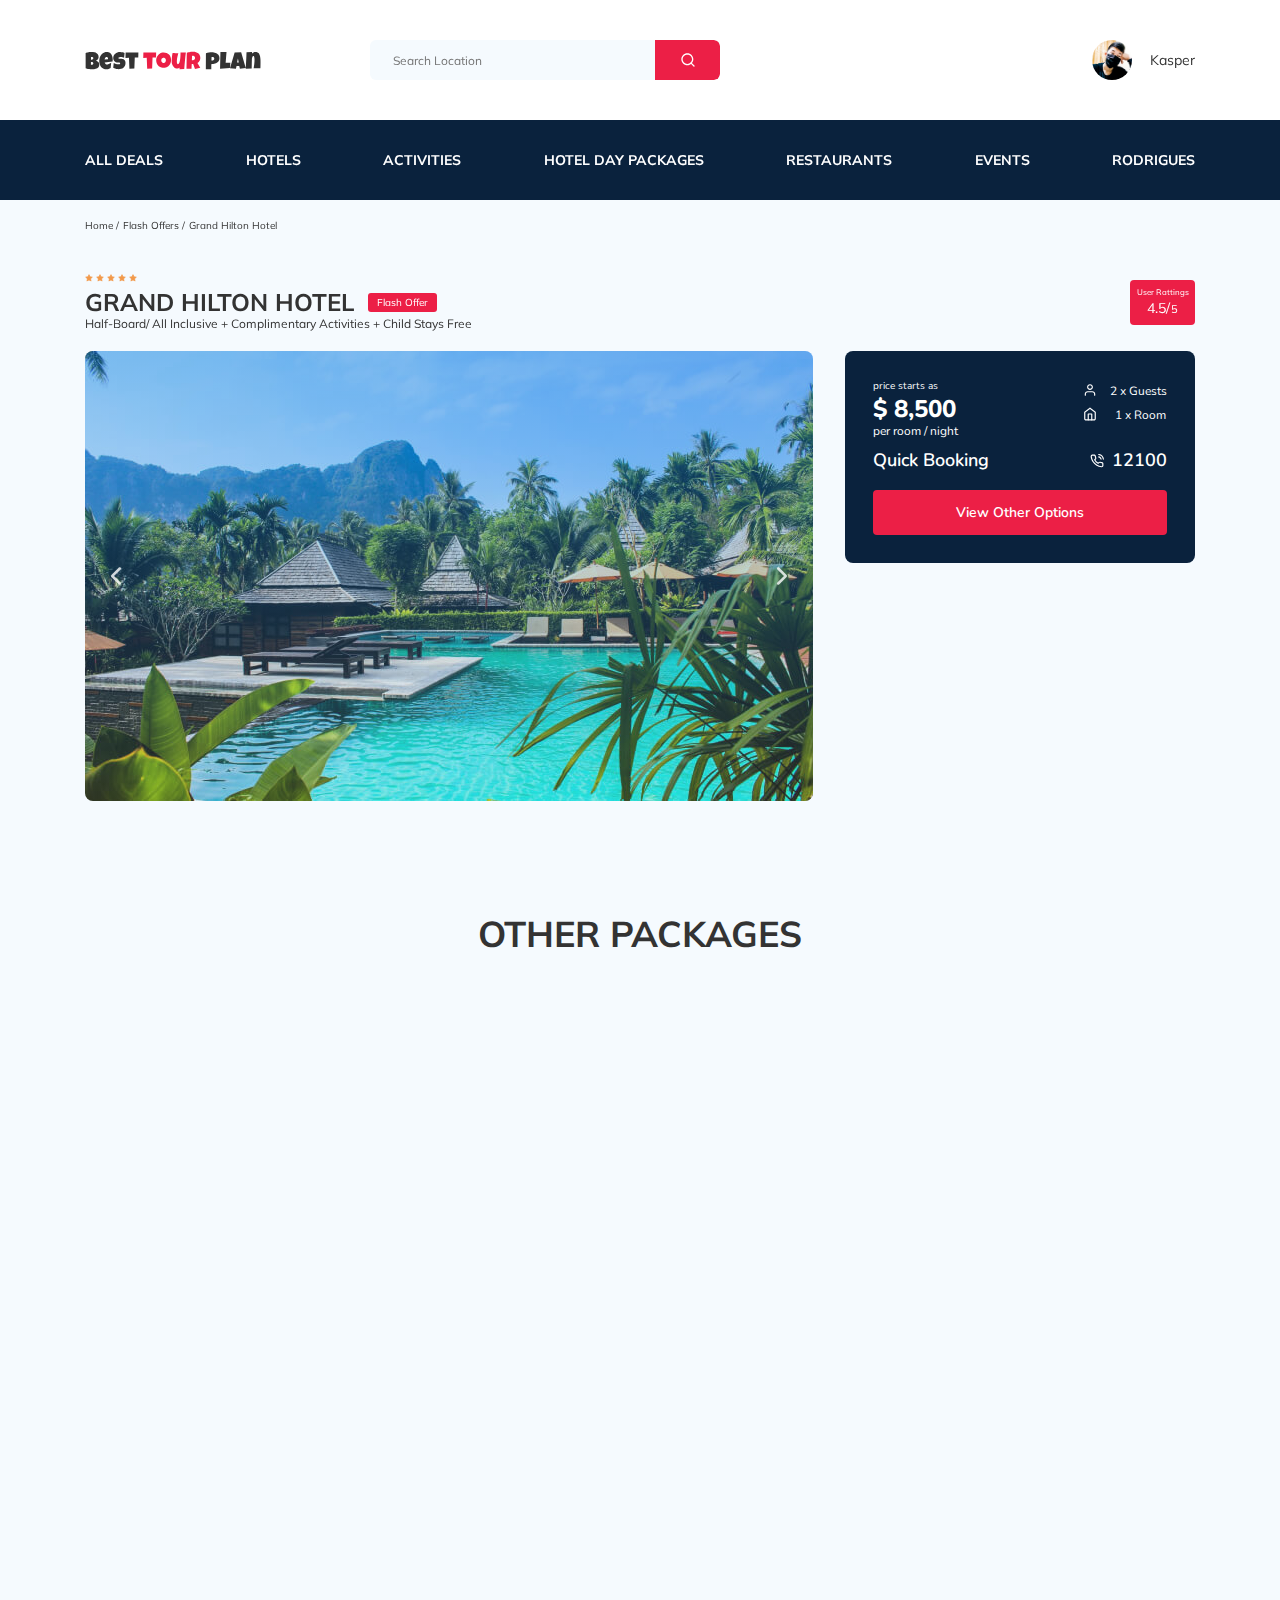
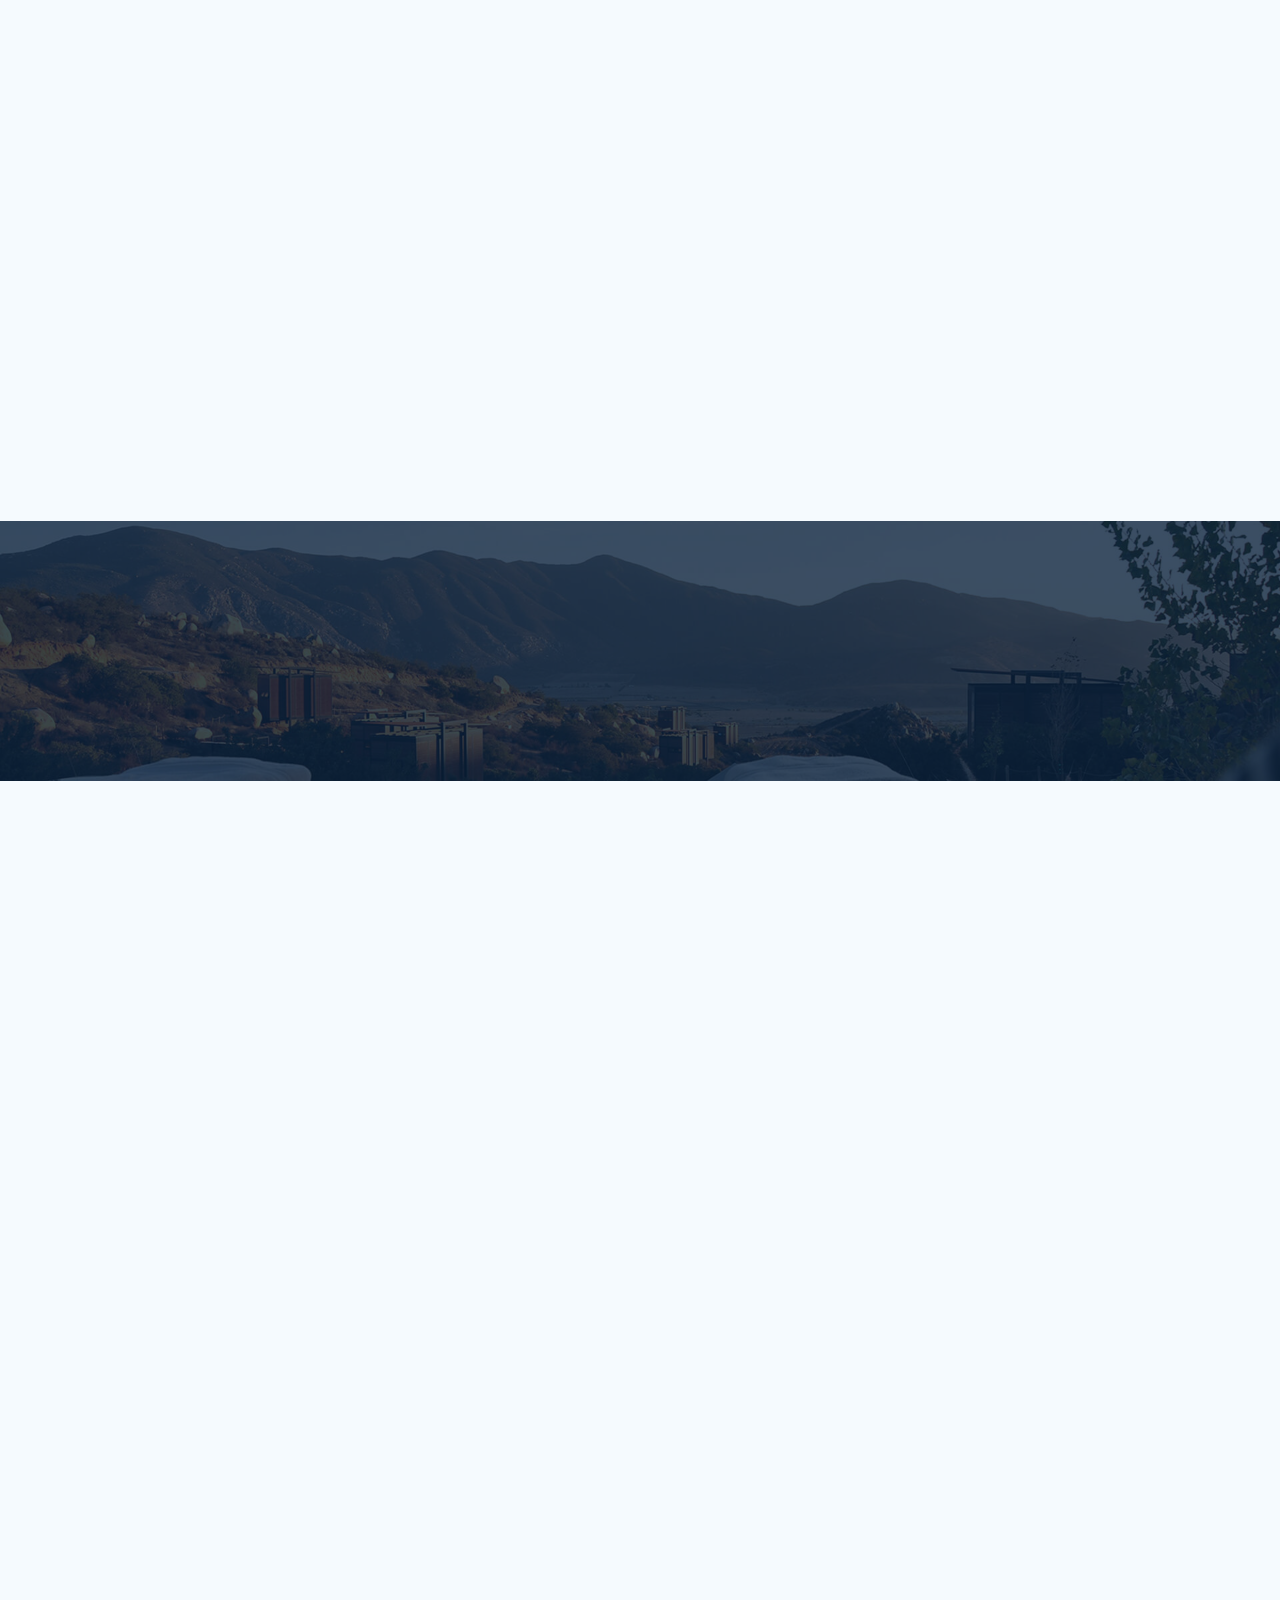
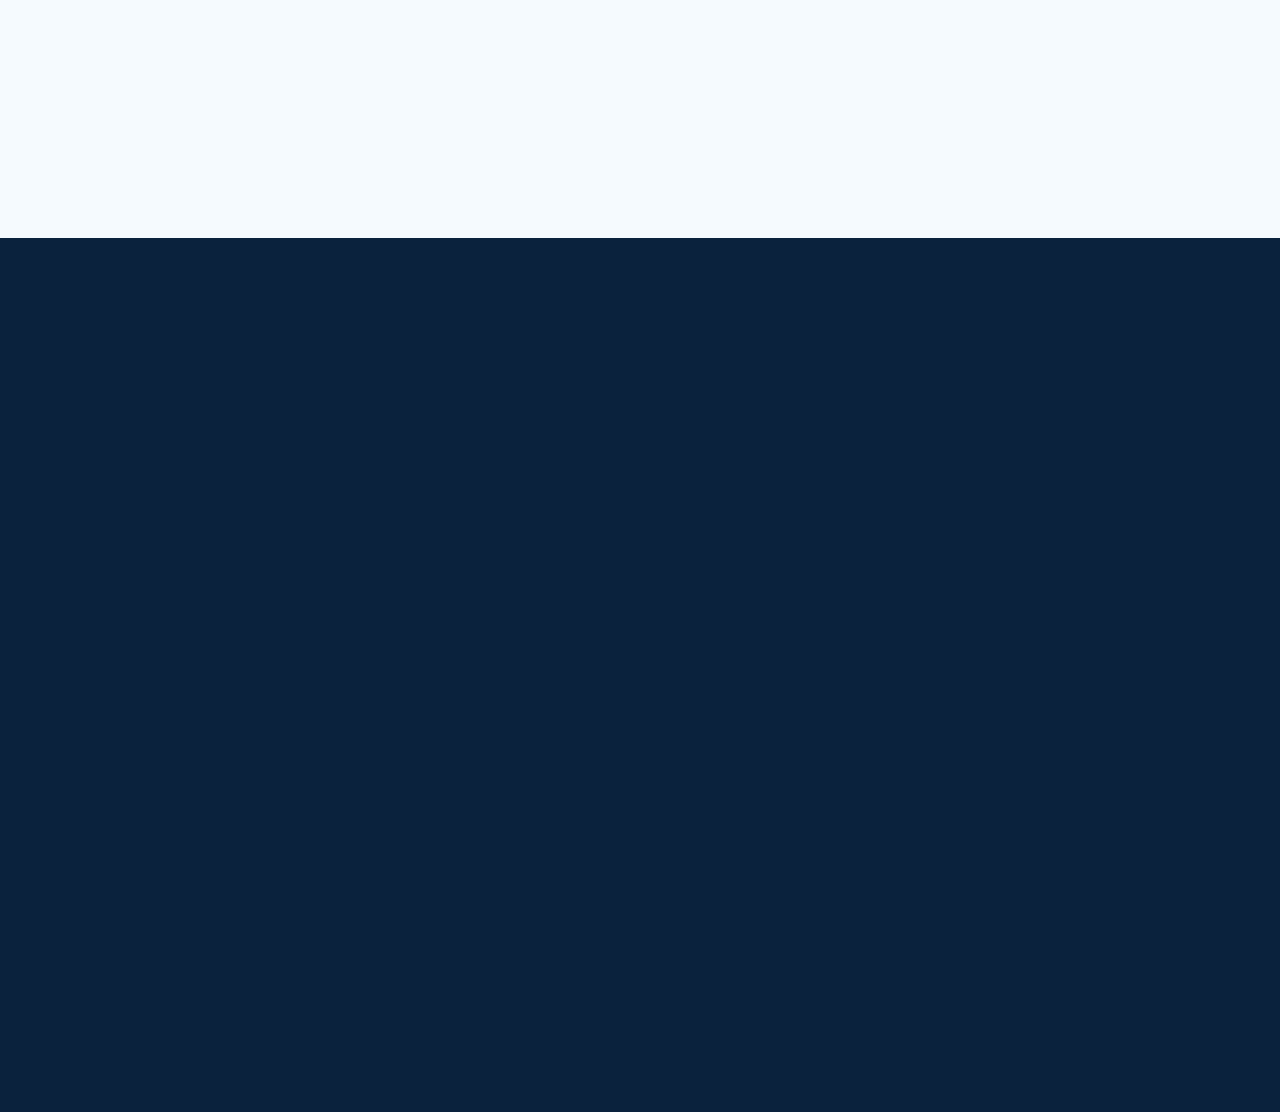
==== commit 2a64d5df: "fix: preload changes" ====
--- a/index.html
+++ b/index.html
@@ -7,17 +7,12 @@
     <link rel="preconnect" href="https://fonts.gstatic.com" />
     <link
       href="https://fonts.googleapis.com/css2?family=Mulish:wght@300;400;600;700&family=Nunito:wght@400;600;700;800&display=swap"
-      rel="preload"
-      onload="this.rel='stylesheet'"
+      rel="stylesheet"
     />
-    <link
-      rel="preload"
-      href="css/swiper-bundle.min.css"
-      onload="this.rel='stylesheet'"
-    />
-    <link rel="preload" href="css/reset.css" onload="this.rel='stylesheet'" />
-    <link rel="preload" href="css/aos.css" onload="this.rel='stylesheet'" />
-    <link rel="preload" href="css/style.css" onload="this.rel='stylesheet'" />
+    <link rel="stylesheet" href="css/swiper-bundle.min.css" />
+    <link rel="stylesheet" href="css/reset.css" />
+    <link rel="stylesheet" href="css/aos.css" />
+    <link rel="stylesheet" href="css/style.css" />
     <title>Best Tour Plan - Hotel Booking</title>
   </head>
   <body>
@@ -36,8 +31,7 @@
             <form
               action="#"
               class="search navbar__search navbar__search--hidden"
-              data-aos="fade-right"
-              data-aos-delay="200"
+							data-aos="fade-right" data-aos-delay="200"
             >
               <input
                 type="text"
@@ -49,12 +43,7 @@
               </button>
             </form>
 
-            <a
-              href="#"
-              class="user navbar__user navbar__user--hidden"
-              data-aos="fade-right"
-              data-aos-delay="300"
-            >
+            <a href="#" class="user navbar__user navbar__user--hidden" data-aos="fade-right" data-aos-delay="300">
               <img
                 src="img/header/avatar.jpg"
                 alt="Avatar: Kasper"
@@ -63,11 +52,7 @@
               <span class="user__name">Kasper</span>
             </a>
             <!-- /.user -->
-            <button
-              class="menu-button navbar-top__menu-button"
-              data-aos="fade-left"
-              data-aos-delay="100"
-            >
+            <button class="menu-button navbar-top__menu-button" data-aos="fade-left" data-aos-delay="100">
               <span class="menu-button__line menu-button--top--line"></span>
               <span class="menu-button__line menu-button--middle--line"></span>
               <span class="menu-button__line menu-button--bottom--line"></span>
@@ -81,11 +66,7 @@
         <div class="navbar-bottom">
           <div class="container">
             <ul class="navbar-menu">
-              <li
-                class="navbar-menu__item navbar__user--visible"
-                data-aos="fade-up"
-                data-aos-delay="50"
-              >
+              <li class="navbar-menu__item navbar__user--visible" data-aos="fade-up" data-aos-delay="50">
                 <a href="#" class="user navbar__user">
                   <img
                     src="img/header/avatar.jpg"
@@ -96,11 +77,7 @@
                 </a>
                 <!-- /.user -->
               </li>
-              <li
-                class="navbar-menu__item navbar__search--visible"
-                data-aos="fade-up"
-                data-aos-delay="100"
-              >
+              <li class="navbar-menu__item navbar__search--visible" data-aos="fade-up" data-aos-delay="100">
                 <form
                   action="#"
                   class="search navbar__search navbar__search--visible"
@@ -115,53 +92,25 @@
                   </button>
                 </form>
               </li>
-              <li
-                class="navbar-menu__item"
-                data-aos="fade-up"
-                data-aos-delay="150"
-              >
+              <li class="navbar-menu__item" data-aos="fade-up" data-aos-delay="150">
                 <a href="#" class="navbar-menu__link">All Deals</a>
               </li>
-              <li
-                class="navbar-menu__item"
-                data-aos="fade-up"
-                data-aos-delay="200"
-              >
+              <li class="navbar-menu__item" data-aos="fade-up" data-aos-delay="200">
                 <a href="#" class="navbar-menu__link">Hotels</a>
               </li>
-              <li
-                class="navbar-menu__item"
-                data-aos="fade-up"
-                data-aos-delay="250"
-              >
+              <li class="navbar-menu__item" data-aos="fade-up" data-aos-delay="250">
                 <a href="#" class="navbar-menu__link">Activities</a>
               </li>
-              <li
-                class="navbar-menu__item"
-                data-aos="fade-up"
-                data-aos-delay="300"
-              >
+              <li class="navbar-menu__item" data-aos="fade-up" data-aos-delay="300">
                 <a href="#" class="navbar-menu__link">Hotel Day Packages</a>
               </li>
-              <li
-                class="navbar-menu__item"
-                data-aos="fade-up"
-                data-aos-delay="350"
-              >
+              <li class="navbar-menu__item" data-aos="fade-up" data-aos-delay="350">
                 <a href="#" class="navbar-menu__link">Restaurants</a>
               </li>
-              <li
-                class="navbar-menu__item"
-                data-aos="fade-up"
-                data-aos-delay="400"
-              >
+              <li class="navbar-menu__item" data-aos="fade-up" data-aos-delay="400">
                 <a href="#" class="navbar-menu__link">Events</a>
               </li>
-              <li
-                class="navbar-menu__item"
-                data-aos="fade-up"
-                data-aos-delay="450"
-              >
+              <li class="navbar-menu__item" data-aos="fade-up" data-aos-delay="450">
                 <a href="#" class="navbar-menu__link">Rodrigues</a>
               </li>
             </ul>
@@ -175,25 +124,13 @@
       <nav class="breadcrumb">
         <div class="container">
           <ul class="breadcrumb-list">
-            <li
-              class="breadcrumb-list__item"
-              data-aos="fade-right"
-              data-aos-delay="50"
-            >
+            <li class="breadcrumb-list__item" data-aos="fade-right" data-aos-delay="50">
               <a href="#" class="breadcrumb-list__link">Home</a>
             </li>
-            <li
-              class="breadcrumb-list__item"
-              data-aos="fade-right"
-              data-aos-delay="100"
-            >
+            <li class="breadcrumb-list__item" data-aos="fade-right" data-aos-delay="100">
               <a href="#" class="breadcrumb-list__link">Flash Offers</a>
             </li>
-            <li
-              class="breadcrumb-list__item"
-              data-aos="fade-right"
-              data-aos-delay="150"
-            >
+            <li class="breadcrumb-list__item" data-aos="fade-right" data-aos-delay="150">
               Grand Hilton Hotel
             </li>
           </ul>
@@ -231,11 +168,7 @@
           </div>
           <!-- /.hotel-info -->
           <div class="hotel-grid">
-            <div
-              class="swiper-container hotel-slider hotel__slider"
-              data-aos="fade-right"
-              data-aos-delay="150"
-            >
+            <div class="swiper-container hotel-slider hotel__slider" data-aos="fade-right" data-aos-delay="150">
               <!-- Additional required wrapper -->
               <div class="swiper-wrapper">
                 <!-- Slides -->
@@ -401,11 +334,7 @@
             </div>
             <!-- /.packages-first -->
 
-            <div
-              class="packages-item packages-item__1"
-              data-aos="fade-up"
-              data-aos-delay="200"
-            >
+            <div class="packages-item packages-item__1" data-aos="fade-up" data-aos-delay="200">
               <img
                 src="img/packages/image-2.jpg"
                 alt="LUX* Belle Mare"
@@ -452,11 +381,7 @@
               </div>
             </div>
             <!-- /.packages-item -->
-            <div
-              class="packages-item packages-item__2"
-              data-aos="fade-up"
-              data-aos-delay="100"
-            >
+            <div class="packages-item packages-item__2" data-aos="fade-up" data-aos-delay="100">
               <img
                 src="img/packages/image-3.jpg"
                 alt="White Palace"
@@ -503,11 +428,7 @@
               </div>
             </div>
             <!-- /.packages-item -->
-            <div
-              class="packages-item packages-item__3"
-              data-aos="fade-up"
-              data-aos-delay="200"
-            >
+            <div class="packages-item packages-item__3" data-aos="fade-up" data-aos-delay="200">
               <img
                 src="img/packages/image-4.jpg"
                 alt="Luxury Place"
@@ -554,11 +475,7 @@
               </div>
             </div>
             <!-- /.packages-item -->
-            <div
-              class="packages-item packages-item__4"
-              data-aos="fade-up"
-              data-aos-delay="300"
-            >
+            <div class="packages-item packages-item__4" data-aos="fade-up" data-aos-delay="300">
               <img
                 src="img/packages/image-5.jpg"
                 alt="Hotel Five Star"
@@ -613,11 +530,7 @@
 
       <section class="newsletter">
         <div class="newsletter-wrapper">
-          <h2
-            class="newsletter-title"
-            data-aos="fade-right"
-            data-aos-delay="100"
-          >
+          <h2 class="newsletter-title" data-aos="fade-right" data-aos-delay="100">
             subscribe to our
             <strong class="newsletter-title__strong">Newsletter</strong>
           </h2>
@@ -625,8 +538,7 @@
             action="send.php"
             method="POST"
             class="subscribe newsletter__subscribe"
-            data-aos="fade-left"
-            data-aos-delay="200"
+						data-aos="fade-left" data-aos-delay="200"
           >
             <input
               type="email"
@@ -648,11 +560,7 @@
           <h2 class="reviews-title" data-aos="fade-right" data-aos-delay="150">
             What people think about us
           </h2>
-          <div
-            class="swiper-container reviews-slider reviews__slider"
-            data-aos="fade-right"
-            data-aos-delay="150"
-          >
+          <div class="swiper-container reviews-slider reviews__slider" data-aos="fade-right" data-aos-delay="150">
             <div class="swiper-wrapper">
               <div class="swiper-slide">
                 <div class="reviews-slider__item">
@@ -882,14 +790,9 @@
               src="img/footer/vartical-logo.svg"
               alt="Best Tour Plan"
               class="footer__logo"
-              data-aos="fade-right"
-              data-aos-delay="100"
+							data-aos="fade-right" data-aos-delay="100"
             />
-            <div
-              class="footer__list footer__categories"
-              data-aos="fade-right"
-              data-aos-delay="200"
-            >
+            <div class="footer__list footer__categories" data-aos="fade-right" data-aos-delay="200">
               <h3 class="footer__title">All categories</h3>
               <ul class="footer__ul">
                 <li class="footer__item">
@@ -919,11 +822,7 @@
               </ul>
             </div>
             <!-- /.footer__list -->
-            <div
-              class="footer__list footer__additional"
-              data-aos="fade-right"
-              data-aos-delay="300"
-            >
+            <div class="footer__list footer__additional" data-aos="fade-right" data-aos-delay="300">
               <h3 class="footer__title">Additional information</h3>
               <ul class="footer__ul">
                 <li class="footer__item">
@@ -951,11 +850,7 @@
               </ul>
             </div>
             <!-- /.footer__list -->
-            <div
-              class="footer__social-network"
-              data-aos="fade-up"
-              data-aos-delay="150"
-            >
+            <div class="footer__social-network" data-aos="fade-up" data-aos-delay="150">
               <h3 class="footer__title">Social Network</h3>
               <div class="footer__social-links">
                 <a href="#" class="footer__link">
@@ -971,11 +866,7 @@
               <!-- /.footer__social-links -->
             </div>
             <!-- /.footer__social-network -->
-            <div
-              class="footer__list footer__legal"
-              data-aos="fade-right"
-              data-aos-delay="400"
-            >
+            <div class="footer__list footer__legal" data-aos="fade-right" data-aos-delay="400">
               <h3 class="footer__title">Legal information</h3>
               <ul class="footer__ul">
                 <li class="footer__item">
@@ -993,11 +884,7 @@
               </ul>
             </div>
             <!-- /.footer__list -->
-            <div
-              class="footer__contact-details"
-              data-aos="fade-right"
-              data-aos-delay="100"
-            >
+            <div class="footer__contact-details" data-aos="fade-right" data-aos-delay="100">
               <h3 class="footer__title footer__title--mb-3">Contact Details</h3>
               <p class="footer__text">
                 Feel free to contact us by phone, email or by our contact form
@@ -1052,11 +939,7 @@
               </ul>
             </div>
             <!-- /.footer__contact-details -->
-            <div
-              class="footer__contact-form"
-              data-aos="fade-right"
-              data-aos-delay="200"
-            >
+            <div class="footer__contact-form" data-aos="fade-right" data-aos-delay="200">
               <h3 class="footer__title footer__title--mb-3">
                 Send us a message
               </h3>
@@ -1089,12 +972,7 @@
             <!-- /.footer__contact-form -->
           </div>
 
-          <div
-            class="footer__copyright"
-            data-aos="fade-right"
-            data-aos-offset="50"
-            data-aos-delay="200"
-          >
+          <div class="footer__copyright" data-aos="fade-right" data-aos-offset="50" data-aos-delay="200">
             <div class="container">
               <div class="footer__copyright-wrapper">
                 <div class="footer__copyright-links">
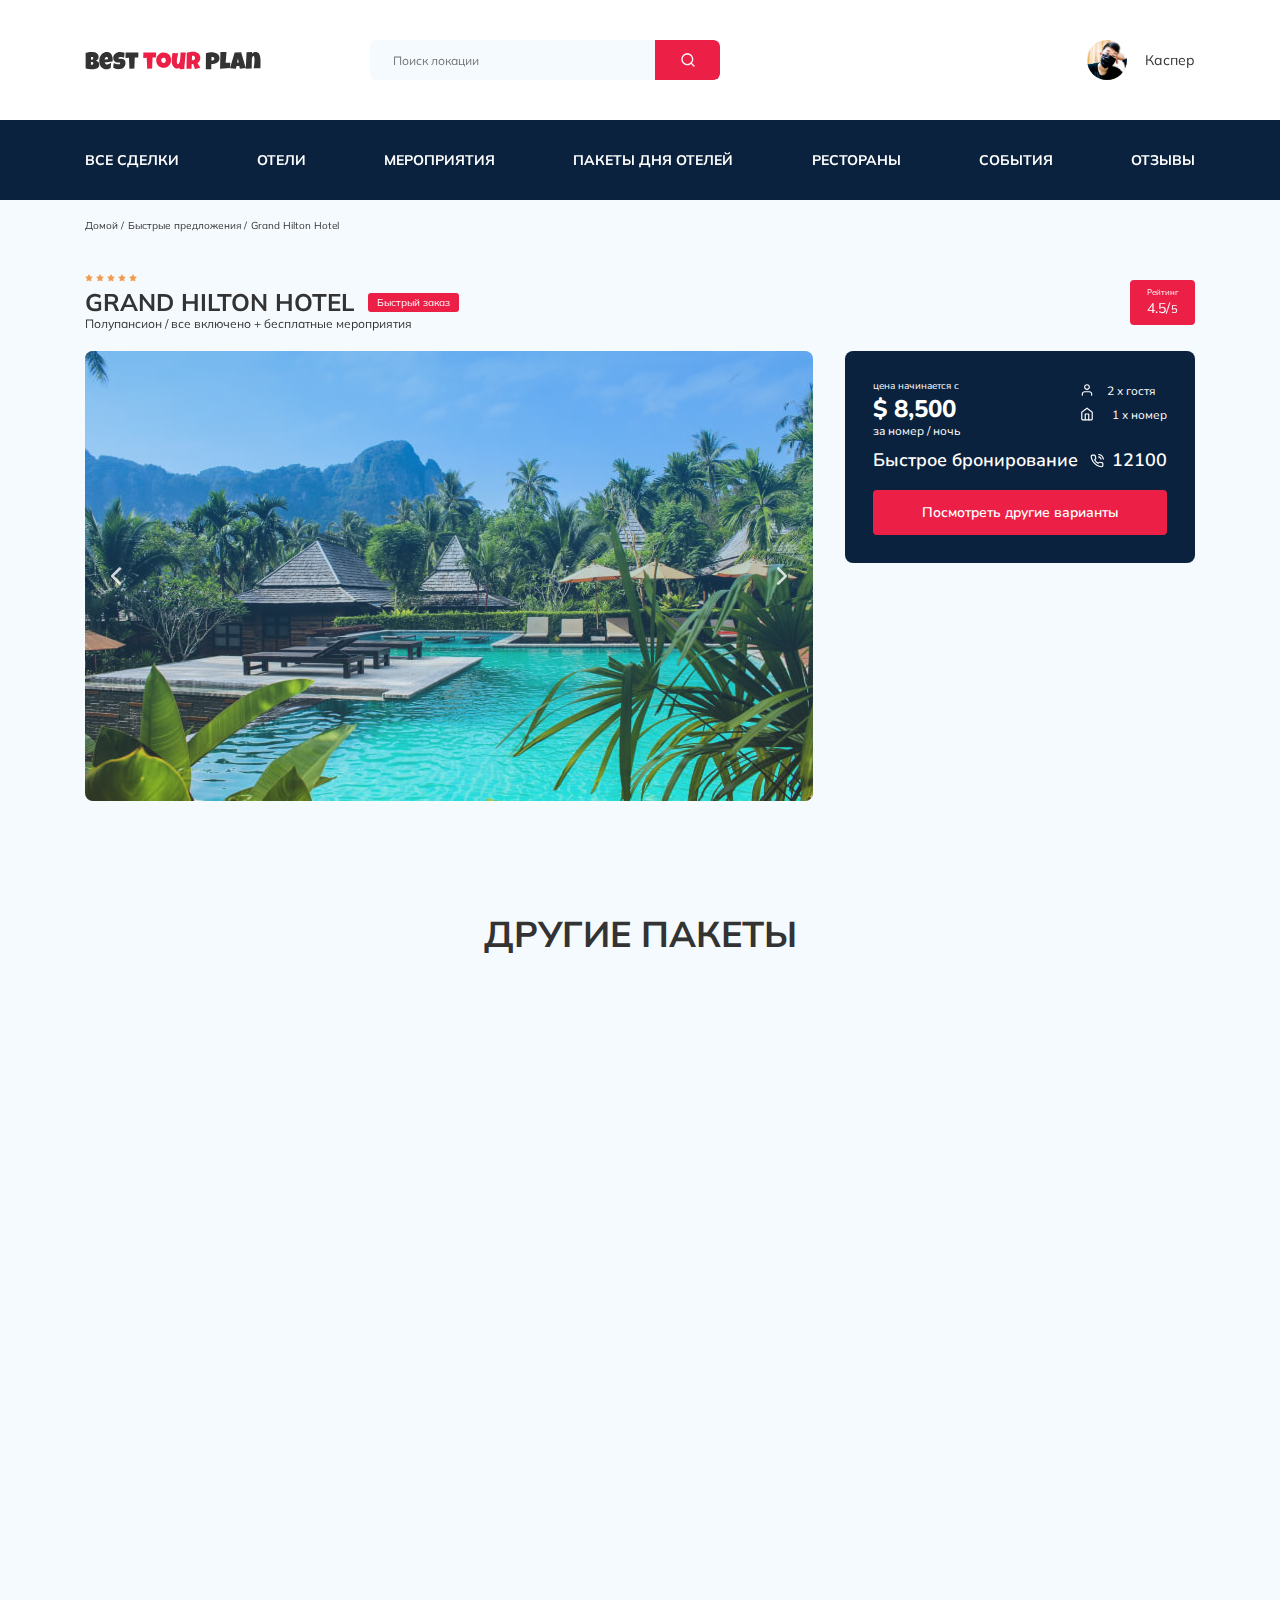
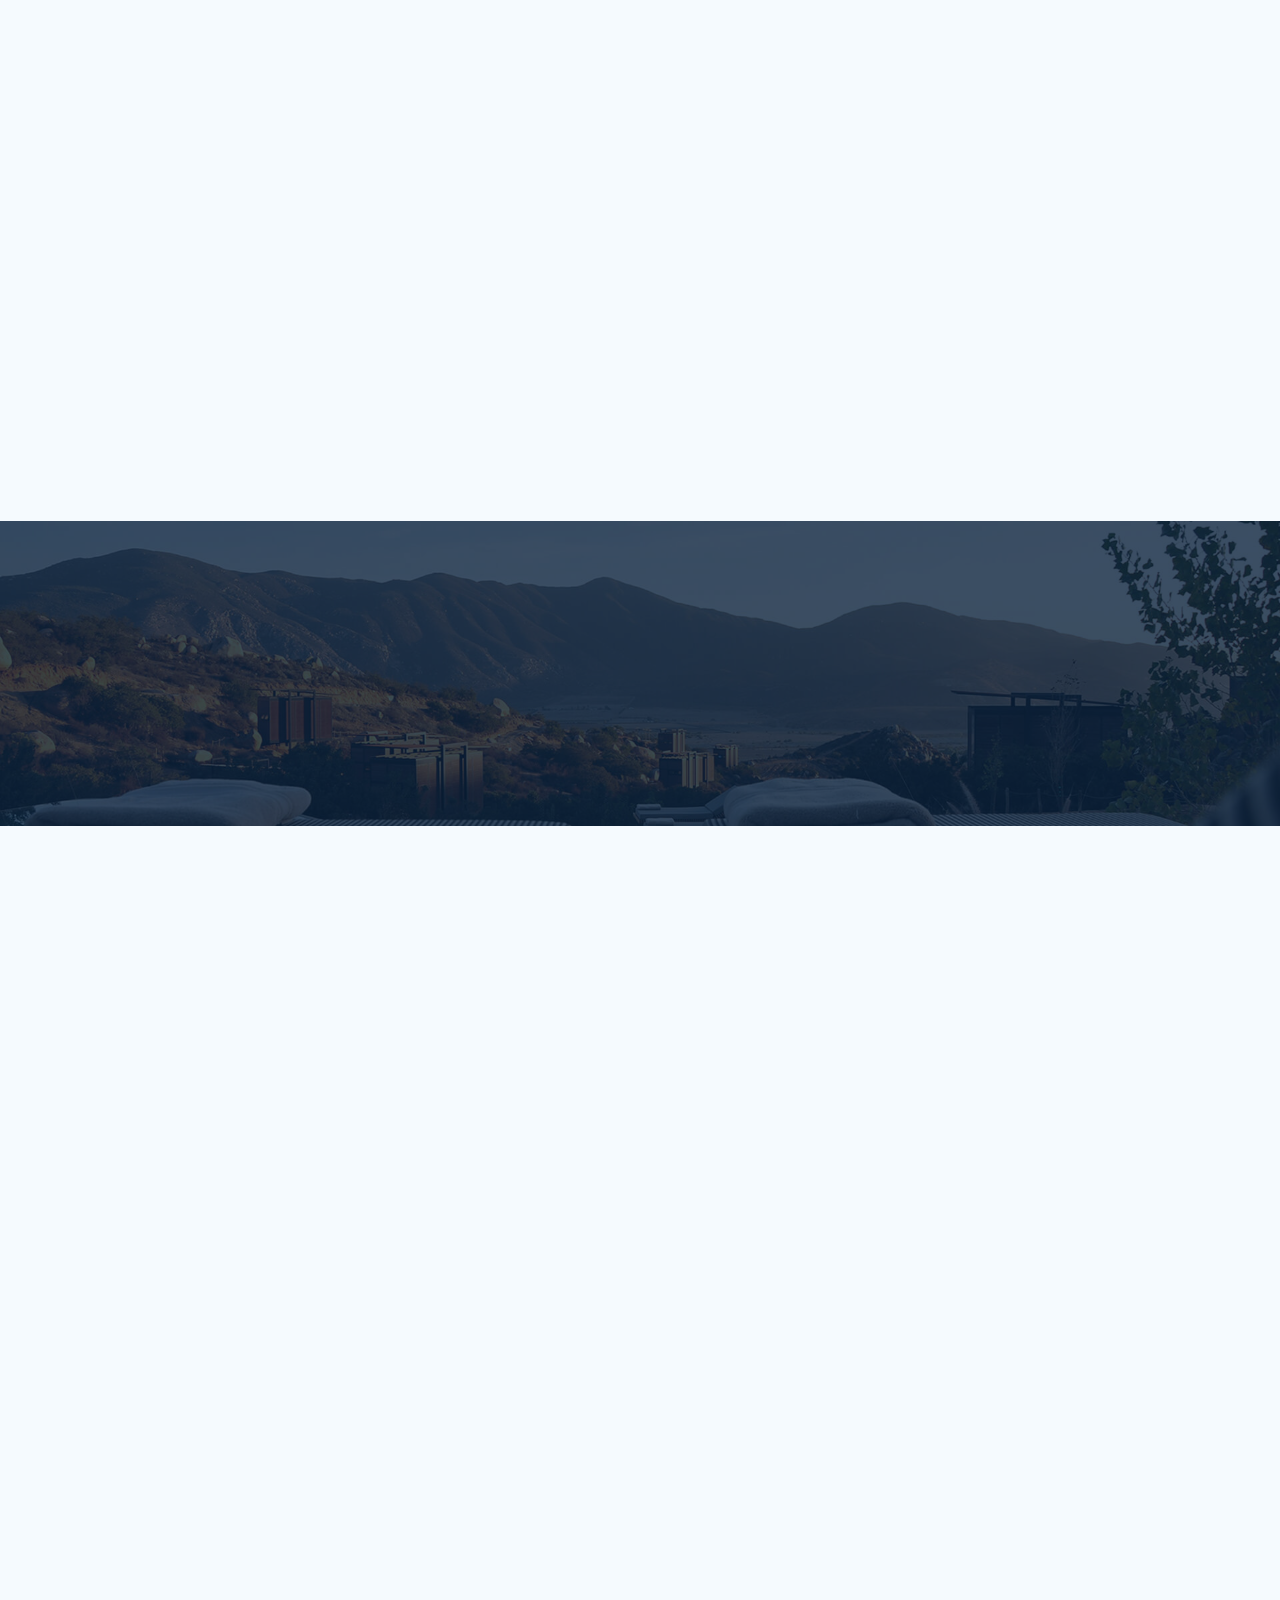
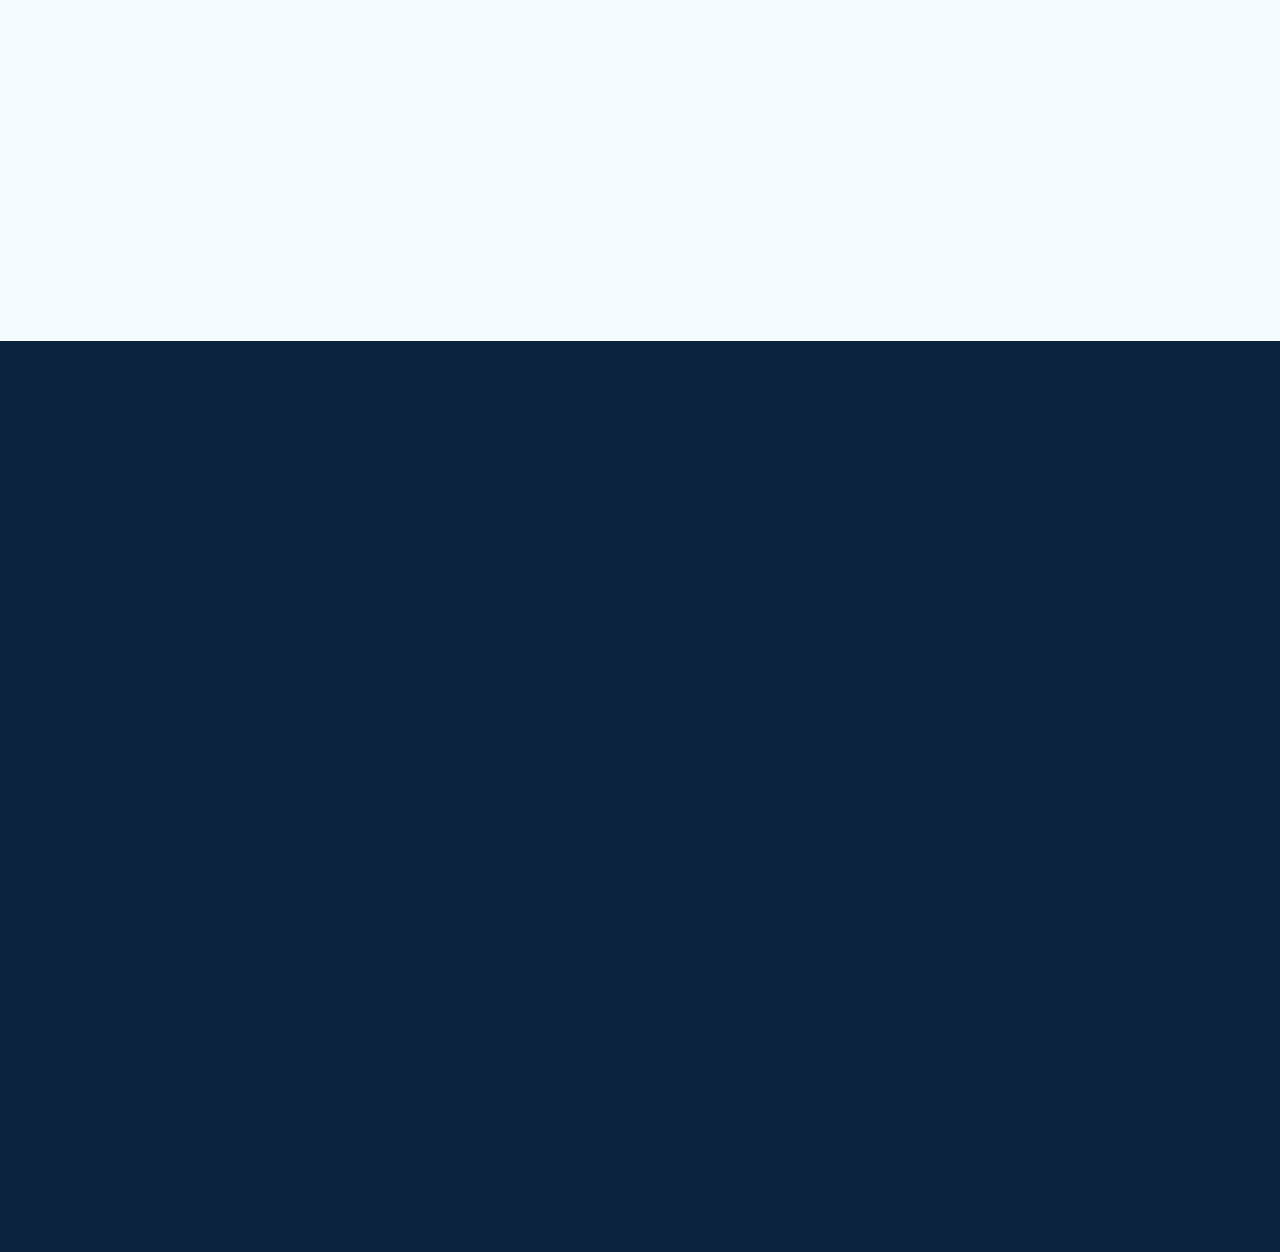
==== commit 762e4f96: "mod: changed en to ru" ====
--- a/index.html
+++ b/index.html
@@ -1,5 +1,5 @@
 <!DOCTYPE html>
-<html lang="en">
+<html lang="ru">
   <head>
     <meta charset="UTF-8" />
     <meta http-equiv="X-UA-Compatible" content="IE=edge" />
@@ -13,7 +13,7 @@
     <link rel="stylesheet" href="css/reset.css" />
     <link rel="stylesheet" href="css/aos.css" />
     <link rel="stylesheet" href="css/style.css" />
-    <title>Best Tour Plan - Hotel Booking</title>
+    <title>Best Tour Plan - Заказ отеля</title>
   </head>
   <body>
     <div class="wrapper">
@@ -36,7 +36,7 @@
               <input
                 type="text"
                 class="search__input"
-                placeholder="Search Location"
+                placeholder="Поиск локации"
               />
               <button class="search__button">
                 <img src="img/header/search.svg" alt="Icon: Search" />
@@ -49,7 +49,7 @@
                 alt="Avatar: Kasper"
                 class="user__avatar"
               />
-              <span class="user__name">Kasper</span>
+              <span class="user__name">Каспер</span>
             </a>
             <!-- /.user -->
             <button class="menu-button navbar-top__menu-button" data-aos="fade-left" data-aos-delay="100">
@@ -73,7 +73,7 @@
                     alt="Avatar: Nathan"
                     class="user__avatar"
                   />
-                  <span class="user__name">Kasper</span>
+                  <span class="user__name">Каспер</span>
                 </a>
                 <!-- /.user -->
               </li>
@@ -85,7 +85,7 @@
                   <input
                     type="text"
                     class="search__input"
-                    placeholder="Search Location"
+                    placeholder="Поиск Локации"
                   />
                   <button class="search__button">
                     <img src="img/header/search.svg" alt="Icon: Search" />
@@ -93,25 +93,25 @@
                 </form>
               </li>
               <li class="navbar-menu__item" data-aos="fade-up" data-aos-delay="150">
-                <a href="#" class="navbar-menu__link">All Deals</a>
+                <a href="#" class="navbar-menu__link">Все сделки</a>
               </li>
               <li class="navbar-menu__item" data-aos="fade-up" data-aos-delay="200">
-                <a href="#" class="navbar-menu__link">Hotels</a>
+                <a href="#" class="navbar-menu__link">Отели</a>
               </li>
               <li class="navbar-menu__item" data-aos="fade-up" data-aos-delay="250">
-                <a href="#" class="navbar-menu__link">Activities</a>
+                <a href="#" class="navbar-menu__link">Мероприятия</a>
               </li>
               <li class="navbar-menu__item" data-aos="fade-up" data-aos-delay="300">
-                <a href="#" class="navbar-menu__link">Hotel Day Packages</a>
+                <a href="#" class="navbar-menu__link">Пакеты дня отелей</a>
               </li>
               <li class="navbar-menu__item" data-aos="fade-up" data-aos-delay="350">
-                <a href="#" class="navbar-menu__link">Restaurants</a>
+                <a href="#" class="navbar-menu__link">Рестораны</a>
               </li>
               <li class="navbar-menu__item" data-aos="fade-up" data-aos-delay="400">
-                <a href="#" class="navbar-menu__link">Events</a>
+                <a href="#" class="navbar-menu__link">События</a>
               </li>
               <li class="navbar-menu__item" data-aos="fade-up" data-aos-delay="450">
-                <a href="#" class="navbar-menu__link">Rodrigues</a>
+                <a href="#" class="navbar-menu__link">Отзывы</a>
               </li>
             </ul>
             <!-- /.navbar-menu -->
@@ -125,10 +125,10 @@
         <div class="container">
           <ul class="breadcrumb-list">
             <li class="breadcrumb-list__item" data-aos="fade-right" data-aos-delay="50">
-              <a href="#" class="breadcrumb-list__link">Home</a>
+              <a href="#" class="breadcrumb-list__link">Домой</a>
             </li>
             <li class="breadcrumb-list__item" data-aos="fade-right" data-aos-delay="100">
-              <a href="#" class="breadcrumb-list__link">Flash Offers</a>
+              <a href="#" class="breadcrumb-list__link">Быстрые предложения</a>
             </li>
             <li class="breadcrumb-list__item" data-aos="fade-right" data-aos-delay="150">
               Grand Hilton Hotel
@@ -151,15 +151,14 @@
                   <img src="img/hotel/star.svg" alt="Icon: Star" />
                 </div>
                 <h1 class="hotel-name hotel-info__name">GRAND HILTON HOTEL</h1>
-                <span class="offer hotel-info__offer">Flash Offer</span>
+                <span class="offer hotel-info__offer">Быстрый заказ</span>
               </div>
               <p class="hotel-description hotel-info__description">
-                Half-Board/ All Inclusive + Complimentary Activities + Child
-                Stays Free
+							Полупансион / все включено + бесплатные мероприятия
               </p>
             </div>
             <div class="rating hotel-info__rating">
-              <span class="rating__text">User Rattings</span>
+              <span class="rating__text">Рейтинг</span>
               <span class="rating__counter">
                 4.5/
                 <span>5</span>
@@ -198,9 +197,9 @@
               <div class="booking" data-aos="fade-right" data-aos-delay="200">
                 <div class="booking__info">
                   <div class="booking__price">
-                    <span class="booking__start">price starts as</span>
+                    <span class="booking__start">цена начинается с</span>
                     <strong class="booking__pricetag">$ 8,500</strong>
-                    <span class="booking__room">per room / night</span>
+                    <span class="booking__room">за номер / ночь</span>
                   </div>
                   <!-- /.booking__price -->
                   <div class="booking__person">
@@ -210,7 +209,7 @@
                         alt="Icon: user"
                         class="booking__icon"
                       />
-                      <span class="booking__text">2 x Guests</span>
+                      <span class="booking__text">2 x гостя</span>
                     </div>
 
                     <div class="booking__item">
@@ -220,7 +219,7 @@
                         class="booking__icon"
                       />
                       <span class="booking__text booking__text_mar">
-                        1 x Room
+                        1 x номер
                       </span>
                     </div>
                   </div>
@@ -228,7 +227,7 @@
                 </div>
                 <!-- /.booking__info -->
                 <div class="booking__call">
-                  <span class="booking__heading">Quick Booking</span>
+                  <span class="booking__heading">Быстрое бронирование</span>
                   <a href="tel:12100" class="booking__number">
                     <img src="img/hotel/phone-call.svg" alt="Icon: Phone" />
                     <span class="booking__num">12100</span>
@@ -236,7 +235,7 @@
                 </div>
                 <!-- /.booking__call -->
                 <button data-toggle="modal" class="booking__button">
-                  View Other Options
+									Посмотреть другие варианты
                 </button>
               </div>
               <!-- /.booking -->
@@ -261,7 +260,7 @@
       <section class="packages">
         <div class="container">
           <h2 class="packages__title">
-            Other Packages
+						Другие пакеты
           </h2>
           <div class="packages-wrapper">
             <div class="packages-first" data-aos="fade-up" data-aos-delay="100">
@@ -282,11 +281,8 @@
                   Hotel Blue Haven
                 </h3>
                 <p class="packages-first__text">
-                  Aute quis duis excepteur excepteur ipsum cat eiusmod
-                  consectetur enim laborum magna llit. Ipsum est fugiat velit ea
-                  llamco do esse ut in veniam sun in onsequat. Aute quis duis
-                  epteur excepteur ipsum occaecat eiusmod nsectetur enim laborum
-                  magna mollit. Ipsum est fugiat velit ea ullamco do
+									Персонал очень хороший и лояльный к клиенту. очень оперативно реагирует на просьбы. Большой респект персонал и самой
+									гостинице. Номера хорошие, просторные а так же все что нажно оснащены
                 </p>
                 <div class="booking__person">
                   <div class="booking__item packages-first__item">
@@ -296,7 +292,7 @@
                       class="booking__icon"
                     />
                     <span class="booking__text">
-                      1749 Wheeler Ridge Delaware
+											1749 Уилер Ридж Делавэр
                     </span>
                   </div>
 
@@ -306,7 +302,7 @@
                       alt="Icon: user"
                       class="booking__icon"
                     />
-                    <span class="booking__text">2 x Guests</span>
+                    <span class="booking__text">2 x гостя</span>
                   </div>
 
                   <div class="booking__item packages-first__item">
@@ -316,7 +312,7 @@
                       class="booking__icon"
                     />
                     <span class="booking__text">
-                      1 x Room
+                      1 x номер
                     </span>
                   </div>
                 </div>
@@ -328,7 +324,7 @@
                 <span class="packages-first__new-price">
                   $ 8,500
                 </span>
-                <button class="packages-first__button">Book Now</button>
+                <button class="packages-first__button">Заказать сейчас</button>
               </div>
               <!-- /.packages-first__body -->
             </div>
@@ -350,7 +346,7 @@
                       class="booking__icon"
                     />
                     <span class="booking__text">
-                      1749 Wheeler Ridge Delaware
+											537 Лютер Марк Фон
                     </span>
                   </div>
 
@@ -360,7 +356,7 @@
                       alt="Icon: user"
                       class="booking__icon"
                     />
-                    <span class="booking__text">2 x Guests</span>
+                    <span class="booking__text">2 x гостя</span>
                   </div>
 
                   <div class="booking__item packages-item__desc">
@@ -370,14 +366,14 @@
                       class="booking__icon"
                     />
                     <span class="booking__text">
-                      1 x Room
+                      1 x номер
                     </span>
                   </div>
                 </div>
                 <!-- /.booking__person -->
                 <span class="packages-item__old-price">$ 8,500</span>
                 <strong class="packages-item__new-price">$ 3,000</strong>
-                <button class="packages-item__button">Book Now</button>
+                <button class="packages-item__button">Заказать сейчас</button>
               </div>
             </div>
             <!-- /.packages-item -->
@@ -397,7 +393,7 @@
                       class="booking__icon"
                     />
                     <span class="booking__text">
-                      1749 Wheeler Ridge Delaware
+                      9877 Ронин Кальта
                     </span>
                   </div>
 
@@ -407,7 +403,7 @@
                       alt="Icon: user"
                       class="booking__icon"
                     />
-                    <span class="booking__text">2 x Guests</span>
+                    <span class="booking__text">2 x гостя</span>
                   </div>
 
                   <div class="booking__item packages-item__desc">
@@ -417,14 +413,14 @@
                       class="booking__icon"
                     />
                     <span class="booking__text">
-                      1 x Room
+                      1 x номер
                     </span>
                   </div>
                 </div>
                 <!-- /.booking__person -->
                 <span class="packages-item__old-price">$ 10,500</span>
                 <strong class="packages-item__new-price">$ 9,500</strong>
-                <button class="packages-item__button">Book Now</button>
+                <button class="packages-item__button">Заказать сейчас</button>
               </div>
             </div>
             <!-- /.packages-item -->
@@ -444,7 +440,7 @@
                       class="booking__icon"
                     />
                     <span class="booking__text">
-                      1749 Wheeler Ridge Delaware
+                      55 Кильман Ориос 
                     </span>
                   </div>
 
@@ -454,7 +450,7 @@
                       alt="Icon: user"
                       class="booking__icon"
                     />
-                    <span class="booking__text">2 x Guests</span>
+                    <span class="booking__text">2 x гостя</span>
                   </div>
 
                   <div class="booking__item packages-item__desc">
@@ -464,14 +460,14 @@
                       class="booking__icon"
                     />
                     <span class="booking__text">
-                      1 x Room
+                      1 x номер
                     </span>
                   </div>
                 </div>
                 <!-- /.booking__person -->
                 <span class="packages-item__old-price">$ 4,500</span>
                 <strong class="packages-item__new-price">$ 2,500</strong>
-                <button class="packages-item__button">Book Now</button>
+                <button class="packages-item__button">Заказать сейчас</button>
               </div>
             </div>
             <!-- /.packages-item -->
@@ -491,7 +487,7 @@
                       class="booking__icon"
                     />
                     <span class="booking__text">
-                      1749 Wheeler Ridge Delaware
+                      1263 Карпис Контин Алер
                     </span>
                   </div>
 
@@ -501,7 +497,7 @@
                       alt="Icon: user"
                       class="booking__icon"
                     />
-                    <span class="booking__text">2 x Guests</span>
+                    <span class="booking__text">2 x гостя</span>
                   </div>
 
                   <div class="booking__item packages-item__desc">
@@ -511,14 +507,14 @@
                       class="booking__icon"
                     />
                     <span class="booking__text">
-                      1 x Room
+                      1 x номер
                     </span>
                   </div>
                 </div>
                 <!-- /.booking__person -->
                 <span class="packages-item__old-price">$ 6,500</span>
                 <strong class="packages-item__new-price">$ 3,500</strong>
-                <button class="packages-item__button">Book Now</button>
+                <button class="packages-item__button">Заказать сейчас</button>
               </div>
             </div>
             <!-- /.packages-item -->
@@ -531,8 +527,8 @@
       <section class="newsletter">
         <div class="newsletter-wrapper">
           <h2 class="newsletter-title" data-aos="fade-right" data-aos-delay="100">
-            subscribe to our
-            <strong class="newsletter-title__strong">Newsletter</strong>
+						Подписывайтесь на наш
+            <strong class="newsletter-title__strong">Новостную рассылку</strong>
           </h2>
           <form
             action="send.php"
@@ -543,12 +539,12 @@
             <input
               type="email"
               class="subscribe__input"
-              placeholder="Your email address"
+              placeholder="Ваша эл.почта"
               name="email"
               required
             />
             <button class="subscribe__button" type="submit">
-              Send
+              Отправить
             </button>
           </form>
         </div>
@@ -558,7 +554,7 @@
       <section class="reviews">
         <div class="container">
           <h2 class="reviews-title" data-aos="fade-right" data-aos-delay="150">
-            What people think about us
+						Что люди думают о нас
           </h2>
           <div class="swiper-container reviews-slider reviews__slider" data-aos="fade-right" data-aos-delay="150">
             <div class="swiper-wrapper">
@@ -571,10 +567,10 @@
                       class="reviews-slider__avatar"
                     />
                     <h3 class="reviews-slider__heading">
-                      Megan Fox
+                      Аня Ким
                     </h3>
                     <span class="reviews-slider__date">
-                      Stayed 18 Nov, 2019
+                      Заказывала 18 Ноя, 2021
                     </span>
                     <div class="reviews-slider__stars">
                       <img src="img/hotel/star.svg" alt="Icon: Star" />
@@ -586,15 +582,12 @@
                   </div>
                   <!-- /.reviews-slider__profile -->
                   <p class="reviews-slider__review-text">
-                    It was very nice hotel with cleanliness. Staff behavior was
-                    good and polite. They welcome us very well. Issue was only
-                    that Lift was not in working and we were allotted to 3rd
-                    floor and amenities articles were in corner of gallery which
-                    were giving bad feeling. Breakfast was good and support of
-                    the staff was also very nice. Location is not good as per
-                    atmosphere, it is very nearby most of the popular places but
-                    self location in a narrow street is not good. Overall it was
-                    a good experience and could recommend.
+										Заказываю с этого сервиса уже второй раз, очень быстро нашли нужжный отель.Хотим сказать, что гостеприимство и высокий
+										сервис отеля остаётся на самом высоком уровне. В день приезда, нас угостили вкуснейшими пирогами и кофе.При отъезде в
+										дорогу собрали для нас ланч боксы с пирогами, бутербродами,яблоками, морсом и шоколадом, в качестве комплимента.Ужинали
+										тоже в ресторане отеля, так как были уверены в качестве блюд.Всё очень вкусно!Номера большие, оборудованны всей
+										необходимой мебелью и аксессуарами, чисто.Огромная благодарность всему высококвалифицированному персоналу за такое
+										внимательное отношение к своим гостям.К Вам хочется возвращаться снова и снова!
                   </p>
                 </div>
                 <!-- /.reviews-slider__item -->
@@ -609,10 +602,10 @@
                       class="reviews-slider__avatar"
                     />
                     <h3 class="reviews-slider__heading">
-                      Rayan Trayce
+                      Алексей Малин
                     </h3>
                     <span class="reviews-slider__date">
-                      Stayed 7 March, 2019
+                      Заказывал 7 Марта, 2020
                     </span>
                     <div class="reviews-slider__stars">
                       <img src="img/hotel/star.svg" alt="Icon: Star" />
@@ -624,16 +617,11 @@
                   </div>
                   <!-- /.reviews-slider__profile -->
                   <p class="reviews-slider__review-text">
-                    Beautiful view, very clean, very friendly and helpful staff.
-                    I've stayed here twice now, and the first time we had
-                    breakfast with monkeys! Second time, we didn't, which was
-                    unfortunate, but not at the fault of the hotel. Overall,
-                    it's been a great experience every time.Nice, courteous,
-                    tactful and sociable Francesco always tried to be helpful,
-                    compliments to the guests in the form of champagne and a
-                    cozy home atmosphere were very pleasant. Dreaming of a new
-                    meeting, we will definitely return to this small and very
-                    attractive hotel.
+										При бронировании отелей я обязательно пользуюсь возможностями сайта Best-Tour.com.
+										Прежде всего, именно с него я начинаю поиск подходящего мне по всем параметрам варианта, с учетом цены, отзывов,
+										фотографий и условий бронирования.
+										Как раз этими четырьмя составляющими очень удобно и наглядно отличается сайт бронирования отелей Best-Tour.com от прочих
+										подобных ресурсов. А также большим количеством фильтров и разнообразной сортировкой полученной выборки.
                   </p>
                 </div>
                 <!-- /.reviews-slider__item -->
@@ -648,10 +636,10 @@
                       class="reviews-slider__avatar"
                     />
                     <h3 class="reviews-slider__heading">
-                      Richard Cray
+                      Андрей Иванов
                     </h3>
                     <span class="reviews-slider__date">
-                      Stayed 26 Dec, 2018
+                      Заказывал 26 Дек, 2020
                     </span>
                     <div class="reviews-slider__stars">
                       <img src="img/hotel/star.svg" alt="Icon: Star" />
@@ -663,16 +651,13 @@
                   </div>
                   <!-- /.reviews-slider__profile -->
                   <p class="reviews-slider__review-text">
-                    A wonderful hotel, which is cozy, comfortable and very
-                    pleasant. Located close to the main attractions of Rome on
-                    the banks of the Tiber River in the beautiful Trastevere
-                    area. We owe the hotel manager Francesco, who professionally
-                    fulfilled his duties: he was attentive, helpful, sincerely
-                    interested in making the guests happy with their rest, for
-                    the fact that our rest turned out to be excellent. We felt
-                    confident in an unfamiliar city, as he answered all the
-                    questions in detail, recommended the travel program, and
-                    gave very useful and important advice.
+										Условия бронирования. Меня привлекают варианты с бесплатной отменой бронирования (имея двух детишек глубоко дошкольного
+										возраста, с которыми уже есть опыт внезапного заболевания прямо перед поездкой и угрозой ее срыва, теперь я стараюсь
+										минимизировать возможные риски). Обязательно обращаю внимание на тип размещения и наличие питания.
+										А теперь немножко подробнее о важных для меня параметрах поиска:
+										1. Цена - это вопрос индивидуального выбора и индивидуальных возможностей.
+										2. Оценку по отзывам гостей стараюсь выбирать не менее 7.5, чем больше - тем лучше. Отзывы просматриваю и делаю
+										собственные выводы в отношении указанных в них минусов, насколько они существенны для меня лично.
                   </p>
                 </div>
                 <!-- /.reviews-slider__item -->
@@ -687,10 +672,10 @@
                       class="reviews-slider__avatar"
                     />
                     <h3 class="reviews-slider__heading">
-                      Kelly Mays
+                      Маргарита Успенская
                     </h3>
                     <span class="reviews-slider__date">
-                      Stayed 20 May, 2018
+                      Заказывала 20 Май, 2018
                     </span>
                     <div class="reviews-slider__stars">
                       <img src="img/hotel/star.svg" alt="Icon: Star" />
@@ -702,16 +687,13 @@
                   </div>
                   <!-- /.reviews-slider__profile -->
                   <p class="reviews-slider__review-text">
-                    Very convenient location. Within ten minutes they sent a car
-                    for us and half an hour after landing we were at the hotel.
-                    Small standard room, sparkling with cleanliness, comfortable
-                    bed. Delicious and plentiful breakfast in the morning. After
-                    the check-out we were taken back to Linate. I am very
-                    satisfied, I can recommend it with a clear
-                    conscience!Breakfast was good and support of the staff was
-                    also very nice. Location is not good as per atmosphere, it
-                    is very nearby most of the popular places but self location
-                    in a narrow street is not good
+										По фотографиям можно предварительно оценить номерной фонд предлагаемых вариантов размещения, территорию отеля и его
+										окрестности. Предельно оптимально и чрезвычайно продуманно организованы "странички" отелей на Best-Tour.com.
+										По моему мнению, у Букинга самый лучший, самый рациональный, понятный и комфортный, и, что немаловажно, русифицированный
+										интерфейс.
+										Сайтов бронирования и поисковиков на данный момент существует великое множество. Большинство из них предлагает более
+										высокие, чем Booking цены и гораздо менее удобный интерфейс. Но последние мои 3 отеля в Ницце (к примеру, Hotel de Suede
+										3*) с бесплатной отменой бронирования было выгоднее оформить на сайте Best-Tour.com
                   </p>
                 </div>
                 <!-- /.reviews-slider__item -->
@@ -734,7 +716,7 @@
       <section class="activities">
         <div class="container">
           <h2 class="activities__title" data-aos="fade-up" data-aos-delay="150">
-            Other Activities
+						Другие занятия
           </h2>
           <div class="activities-wrapper">
             <div class="card" data-aos="fade-up" data-aos-delay="200">
@@ -743,8 +725,8 @@
                 alt="Photo: Card"
                 class="card__image"
               />
-              <h3 class="card__title">The curious corner of chamarel</h3>
-              <button class="card__button">Book Now</button>
+              <h3 class="card__title">Любопытный бар Хамарель</h3>
+              <button class="card__button">Заказать сейчас</button>
             </div>
             <!-- /.card -->
             <div class="card" data-aos="fade-up" data-aos-delay="300">
@@ -753,8 +735,8 @@
                 alt="Photo: Card"
                 class="card__image"
               />
-              <h3 class="card__title">Gymkhana club golf course</h3>
-              <button class="card__button">Book Now</button>
+              <h3 class="card__title">Поле для гольфа Club Gymkhana</h3>
+              <button class="card__button">Заказать сейчас</button>
             </div>
             <!-- /.card -->
             <div class="card" data-aos="fade-up" data-aos-delay="400">
@@ -763,8 +745,8 @@
                 alt="Photo: Card"
                 class="card__image"
               />
-              <h3 class="card__title">Tamarind falls hiking trip - full day</h3>
-              <button class="card__button">Book Now</button>
+              <h3 class="card__title">Tamarind falls hiking trip - целый день</h3>
+              <button class="card__button">Заказать сейчас</button>
             </div>
             <!-- /.card -->
             <div class="card" data-aos="fade-up" data-aos-delay="500">
@@ -773,8 +755,8 @@
                 alt="Photo: Card"
                 class="card__image"
               />
-              <h3 class="card__title">The blue marine discovery quest</h3>
-              <button class="card__button">Book Now</button>
+              <h3 class="card__title">Голубые морские открытия квест</h3>
+              <button class="card__button">Заказать сейчас</button>
             </div>
             <!-- /.card -->
           </div>
@@ -793,65 +775,65 @@
 							data-aos="fade-right" data-aos-delay="100"
             />
             <div class="footer__list footer__categories" data-aos="fade-right" data-aos-delay="200">
-              <h3 class="footer__title">All categories</h3>
+              <h3 class="footer__title">Все категории</h3>
               <ul class="footer__ul">
                 <li class="footer__item">
-                  <a href="#" class="footer__link">All Deals</a>
-                </li>
-                <li class="footer__item">
-                  <a href="#" class="footer__link">Hotels</a>
-                </li>
-                <li class="footer__item">
-                  <a href="#" class="footer__link">Activities</a>
-                </li>
-                <li class="footer__item">
-                  <a href="#" class="footer__link">Spa Packages</a>
-                </li>
-                <li class="footer__item">
-                  <a href="#" class="footer__link">Hotel Day Packages</a>
-                </li>
-                <li class="footer__item">
-                  <a href="#" class="footer__link">Restaurants</a>
-                </li>
-                <li class="footer__item">
-                  <a href="#" class="footer__link">Fitness</a>
-                </li>
-                <li class="footer__item">
-                  <a href="#" class="footer__link">Rodrigues</a>
+                  <a href="#" class="footer__link">Все сделки</a>
+                </li>
+                <li class="footer__item">
+                  <a href="#" class="footer__link">Отели</a>
+                </li>
+                <li class="footer__item">
+                  <a href="#" class="footer__link">Мероприятия</a>
+                </li>
+                <li class="footer__item">
+                  <a href="#" class="footer__link">Спа пакеты</a>
+                </li>
+                <li class="footer__item">
+                  <a href="#" class="footer__link">Пакеты дня отелей</a>
+                </li>
+                <li class="footer__item">
+                  <a href="#" class="footer__link">Рестораны</a>
+                </li>
+                <li class="footer__item">
+                  <a href="#" class="footer__link">Фитнесс</a>
+                </li>
+                <li class="footer__item">
+                  <a href="#" class="footer__link">Отзывы</a>
                 </li>
               </ul>
             </div>
             <!-- /.footer__list -->
             <div class="footer__list footer__additional" data-aos="fade-right" data-aos-delay="300">
-              <h3 class="footer__title">Additional information</h3>
+              <h3 class="footer__title">Дополнительная информация</h3>
               <ul class="footer__ul">
                 <li class="footer__item">
-                  <a href="#" class="footer__link">About Us</a>
-                </li>
-                <li class="footer__item">
-                  <a href="#" class="footer__link">Contact Us</a>
-                </li>
-                <li class="footer__item">
-                  <a href="#" class="footer__link">How does it work?</a>
+                  <a href="#" class="footer__link">О нас</a>
+                </li>
+                <li class="footer__item">
+                  <a href="#" class="footer__link">Связаться с нами</a>
+                </li>
+                <li class="footer__item">
+                  <a href="#" class="footer__link">Как это работает?</a>
                 </li>
                 <li class="footer__item">
                   <a href="#" class="footer__link">
-                    Frequently Asked Questions
+										Часто задаваемые вопросы
                   </a>
                 </li>
                 <li class="footer__item">
-                  <a href="#" class="footer__link">Deals.mu loyalty program</a>
+                  <a href="#" class="footer__link">Deals.mu Программа лояльности</a>
                 </li>
                 <li class="footer__item">
                   <a href="#" class="footer__link">
-                    Promote your Business on BTP
+										Продвигать свой бизнес на BTP
                   </a>
                 </li>
               </ul>
             </div>
             <!-- /.footer__list -->
             <div class="footer__social-network" data-aos="fade-up" data-aos-delay="150">
-              <h3 class="footer__title">Social Network</h3>
+              <h3 class="footer__title">Социальные сети</h3>
               <div class="footer__social-links">
                 <a href="#" class="footer__link">
                   <img src="img/footer/facebook.svg" alt="Icon: Facebook" />
@@ -867,27 +849,27 @@
             </div>
             <!-- /.footer__social-network -->
             <div class="footer__list footer__legal" data-aos="fade-right" data-aos-delay="400">
-              <h3 class="footer__title">Legal information</h3>
+              <h3 class="footer__title">Легальная информация</h3>
               <ul class="footer__ul">
                 <li class="footer__item">
-                  <a href="#" class="footer__link">Terms & Conditions</a>
-                </li>
-                <li class="footer__item">
-                  <a href="#" class="footer__link">Disclaimer</a>
-                </li>
-                <li class="footer__item">
-                  <a href="#" class="footer__link">Cancellation policy</a>
-                </li>
-                <li class="footer__item">
-                  <a href="#" class="footer__link">Privacy</a>
+                  <a href="#" class="footer__link">Условия и условия</a>
+                </li>
+                <li class="footer__item">
+                  <a href="#" class="footer__link">Отказ от ответственности</a>
+                </li>
+                <li class="footer__item">
+                  <a href="#" class="footer__link">Политика отмены</a>
+                </li>
+                <li class="footer__item">
+                  <a href="#" class="footer__link">Конфиденциальность</a>
                 </li>
               </ul>
             </div>
             <!-- /.footer__list -->
             <div class="footer__contact-details" data-aos="fade-right" data-aos-delay="100">
-              <h3 class="footer__title footer__title--mb-3">Contact Details</h3>
+              <h3 class="footer__title footer__title--mb-3">Контактная информация</h3>
               <p class="footer__text">
-                Feel free to contact us by phone, email or by our contact form
+								Не стесняйтесь обращаться к нам по телефону, электронной почте или нашей контактной форме
               </p>
               <ul class="footer__ul">
                 <li class="footer__item">
@@ -899,8 +881,7 @@
                     />
                   </div>
                   <span class="footer__link">
-                    9748 Blossom Hill Rd undefined Lansing, Idaho 68545 United
-                    States
+                    9748 Блоссом Хилл Ланзинг, Идахо 68545 США
                   </span>
                   <!-- /.footer__icon-wrapper -->
                 </li>
@@ -912,12 +893,11 @@
                       alt="Icon: Phone-Call"
                     />
                   </div>
-                  Tel (business hours) : 269 1500
+                  Tel (рабочие часы) : 269 1500
                   <br />
-                  Tel (hotline) Monday - Saturday: 52-56-61-38 (08:00 am – 20:00
-                  pm)
+                  Tel (Горячая линия) Понедельник - Суббота: 52-56-61-38 (08:00 – 20:00)
                   <br />
-                  Tel (hotline) Sunday: 52-56-61-38 (08:00 am – 14:00 pm)
+                  Tel (Горячая линия) Воскресенье: 52-56-61-38 (08:00 – 14:00)
                   <!-- /.footer__icon-wrapper -->
                 </li>
                 <li class="footer__item">
@@ -941,32 +921,32 @@
             <!-- /.footer__contact-details -->
             <div class="footer__contact-form" data-aos="fade-right" data-aos-delay="200">
               <h3 class="footer__title footer__title--mb-3">
-                Send us a message
+								Отправьте нам сообщение
               </h3>
               <form action="send.php" method="POST" class="footer__form">
                 <input
                   type="text"
                   class="input footer__input"
-                  placeholder="Your Full Name*"
+                  placeholder="Ваше полное имя*"
                   name="name"
                   required
                 />
                 <input
                   type="tel"
                   class="input footer__input"
-                  placeholder="Phone Number*"
+                  placeholder="Номер телефона*"
                   name="phone"
                   required
                 />
                 <textarea
                   class="message footer__message"
-                  placeholder="Message"
+                  placeholder="Сообщение"
                   name="message"
                 ></textarea>
                 <button class="button footer__button" type="submit">
-                  Send
+                  Отправить
                 </button>
-                <span class="footer__required">* Required Fields</span>
+                <span class="footer__required">* Обязательные поля</span>
               </form>
             </div>
             <!-- /.footer__contact-form -->
@@ -976,13 +956,7 @@
             <div class="container">
               <div class="footer__copyright-wrapper">
                 <div class="footer__copyright-links">
-                  <a href="" class="footer__copyright-link">Disclaimer</a>
-                  <a href="" class="footer__copyright-link">
-                    Conditions of use
-                  </a>
-                  <a href="" class="footer__copyright-link">
-                    Cancellation policy
-                  </a>
+                  <a href="https://kasper-developer.ru" class="footer__copyright-link">Сайт разработан: kasper-developer.ru</a>
                 </div>
                 <div class="footer__copyright-image">
                   <img
--- a/css/style.css
+++ b/css/style.css
@@ -755,7 +755,7 @@
   position: absolute;
   top: 0;
   right: 0;
-  width: 65px;
+  width: 76px;
   height: 55px;
   background-color: #ec1f46;
   color: #ffffff;
